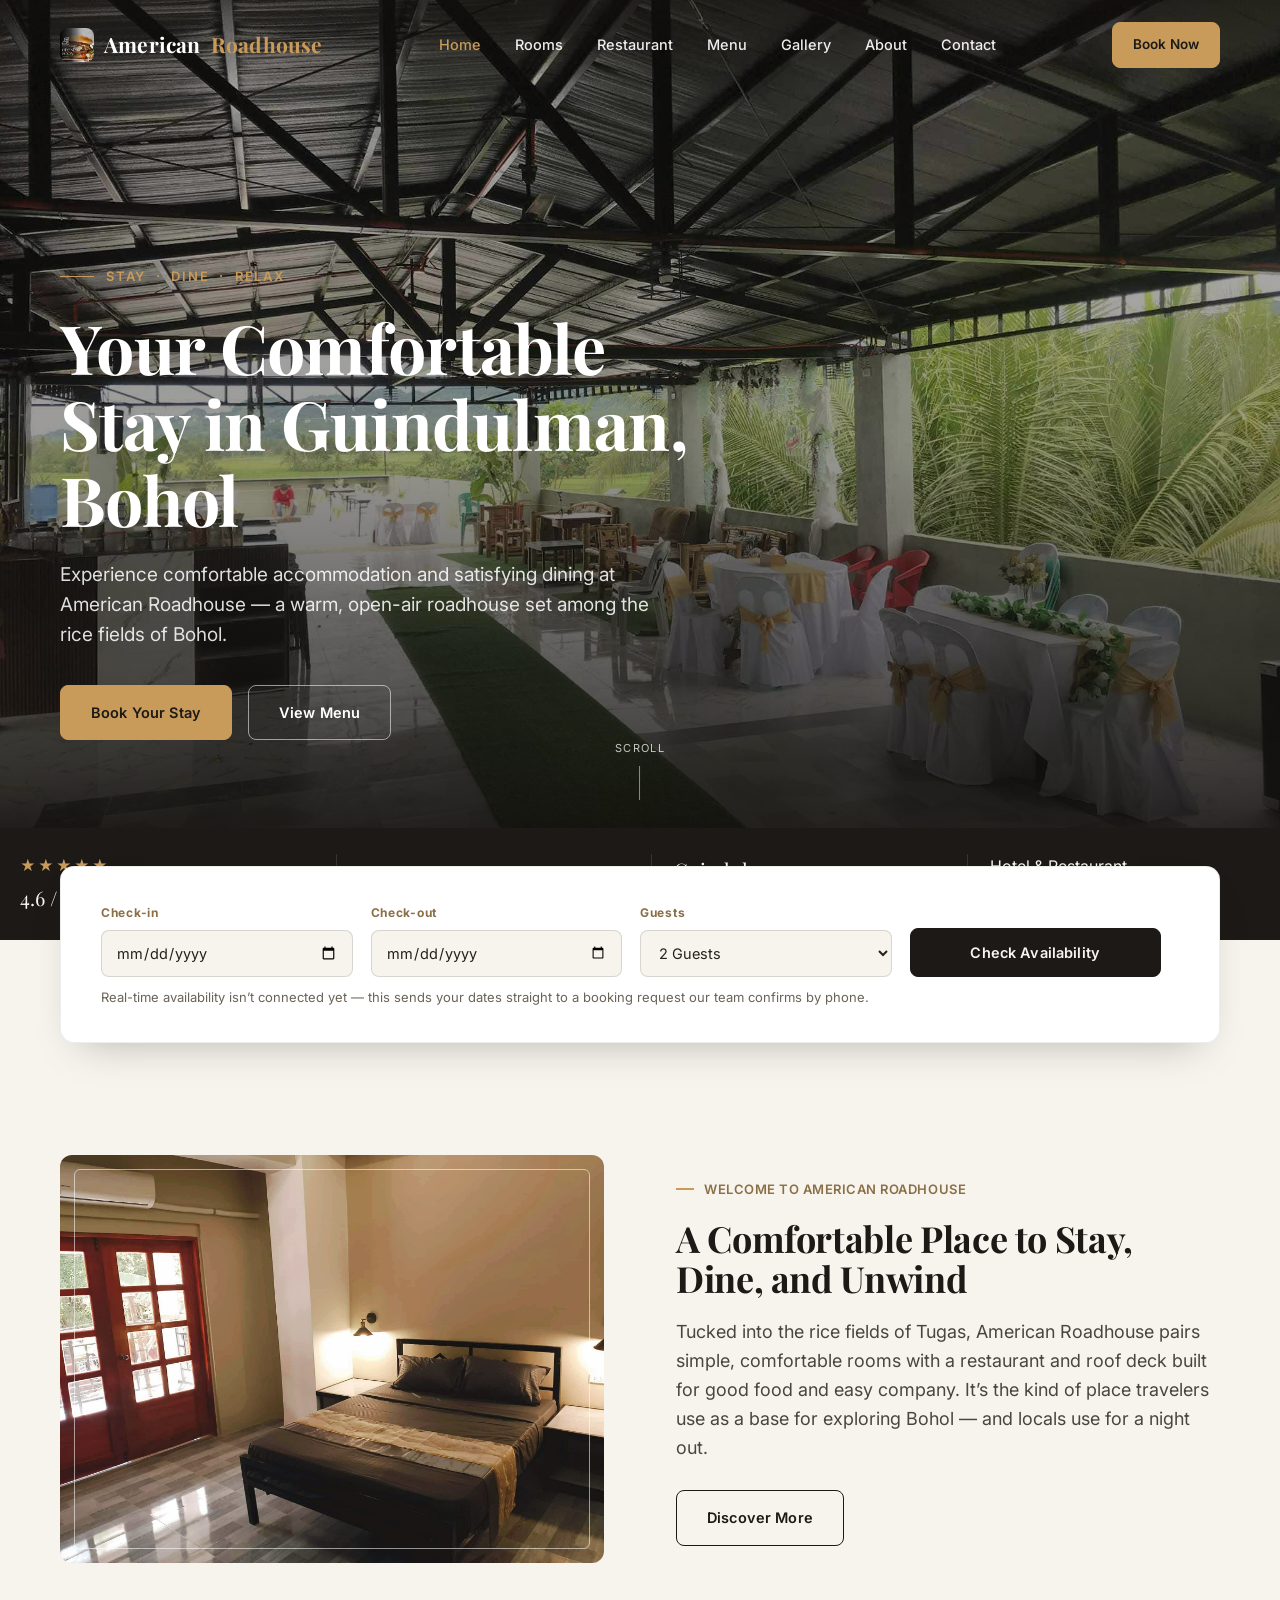
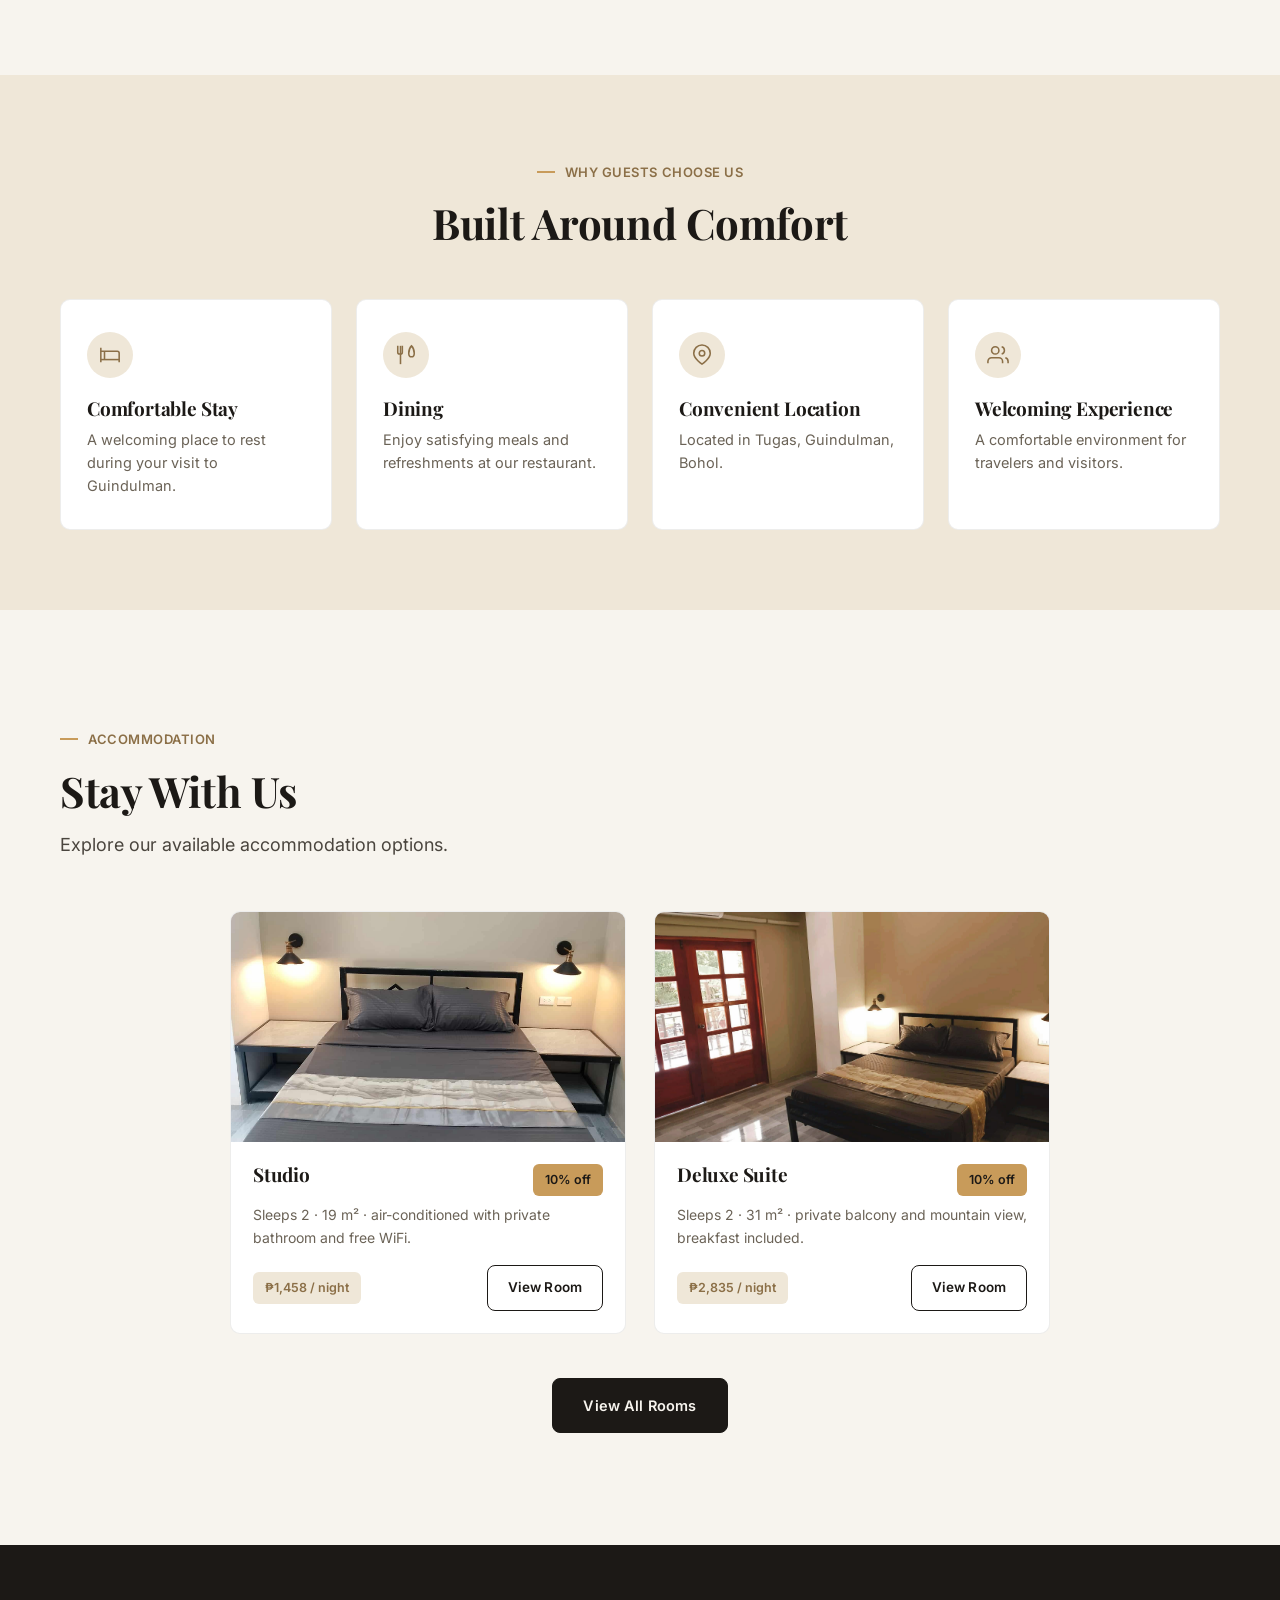
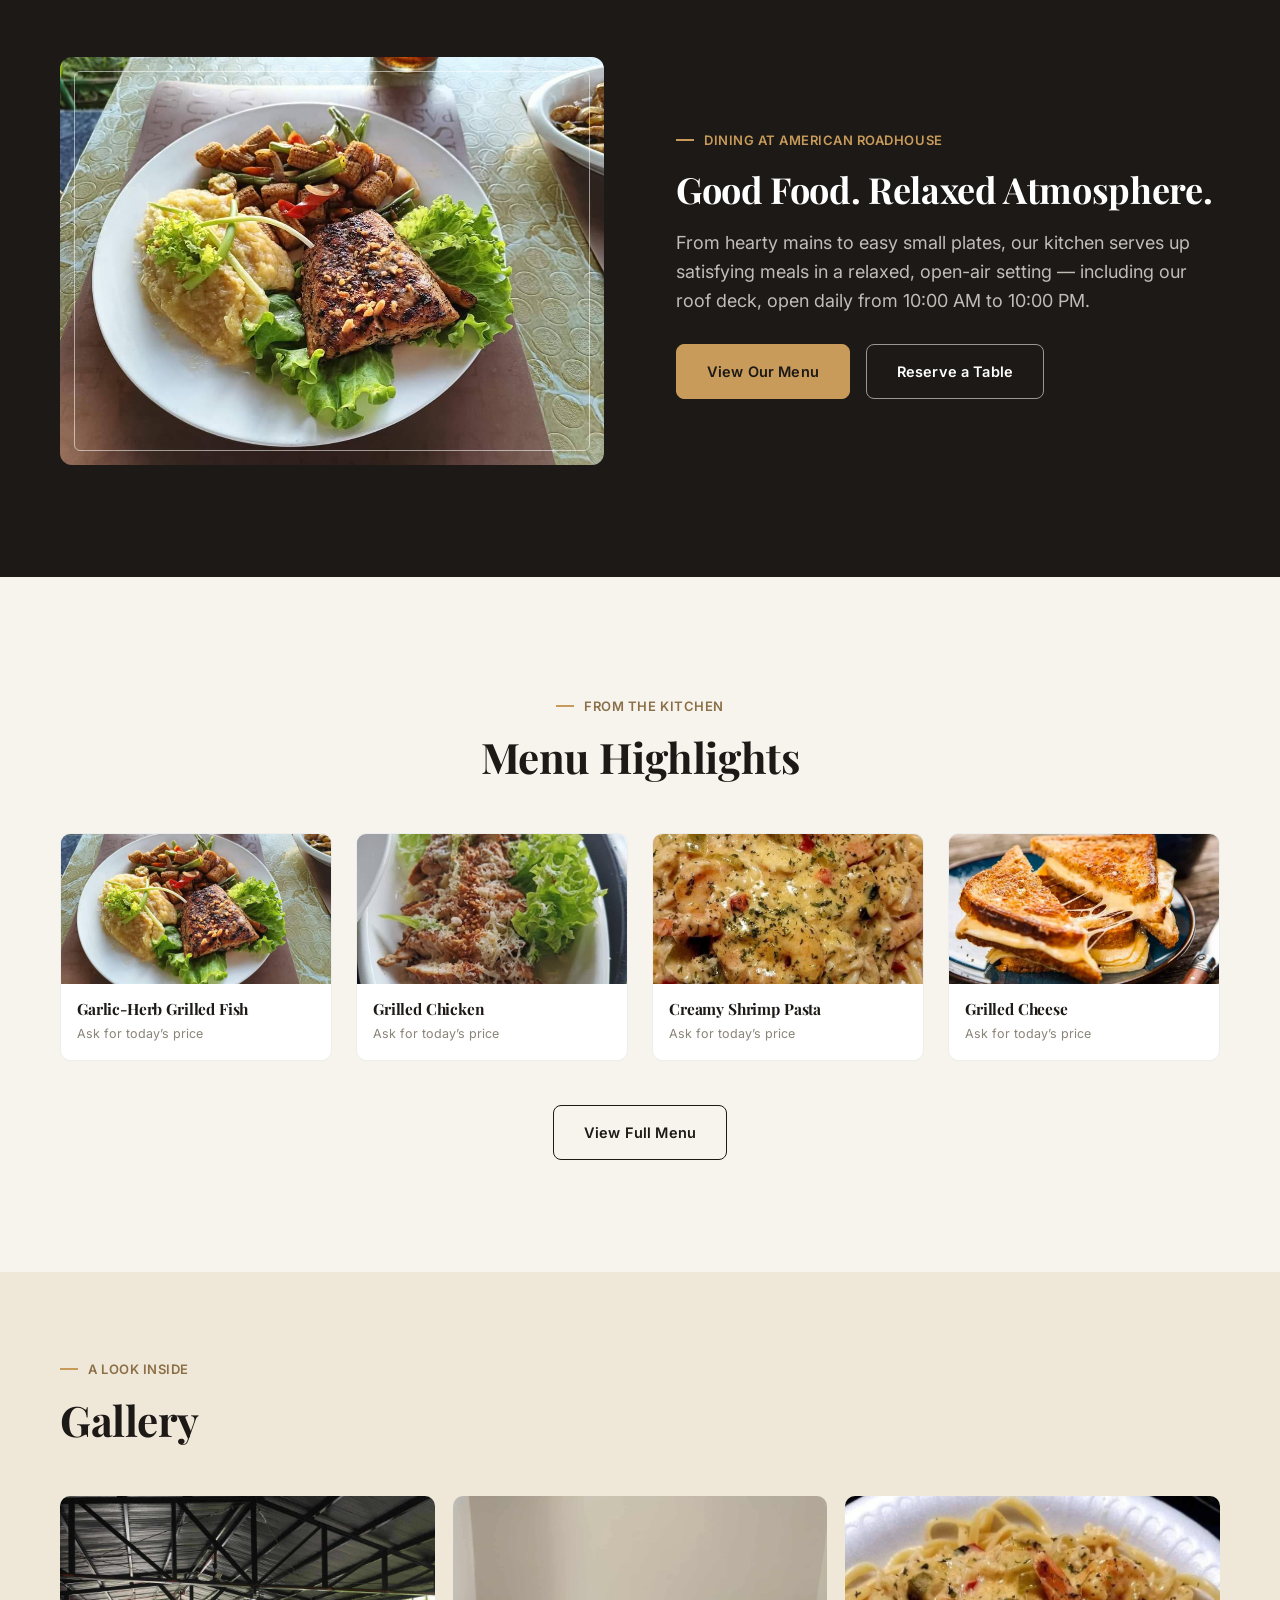
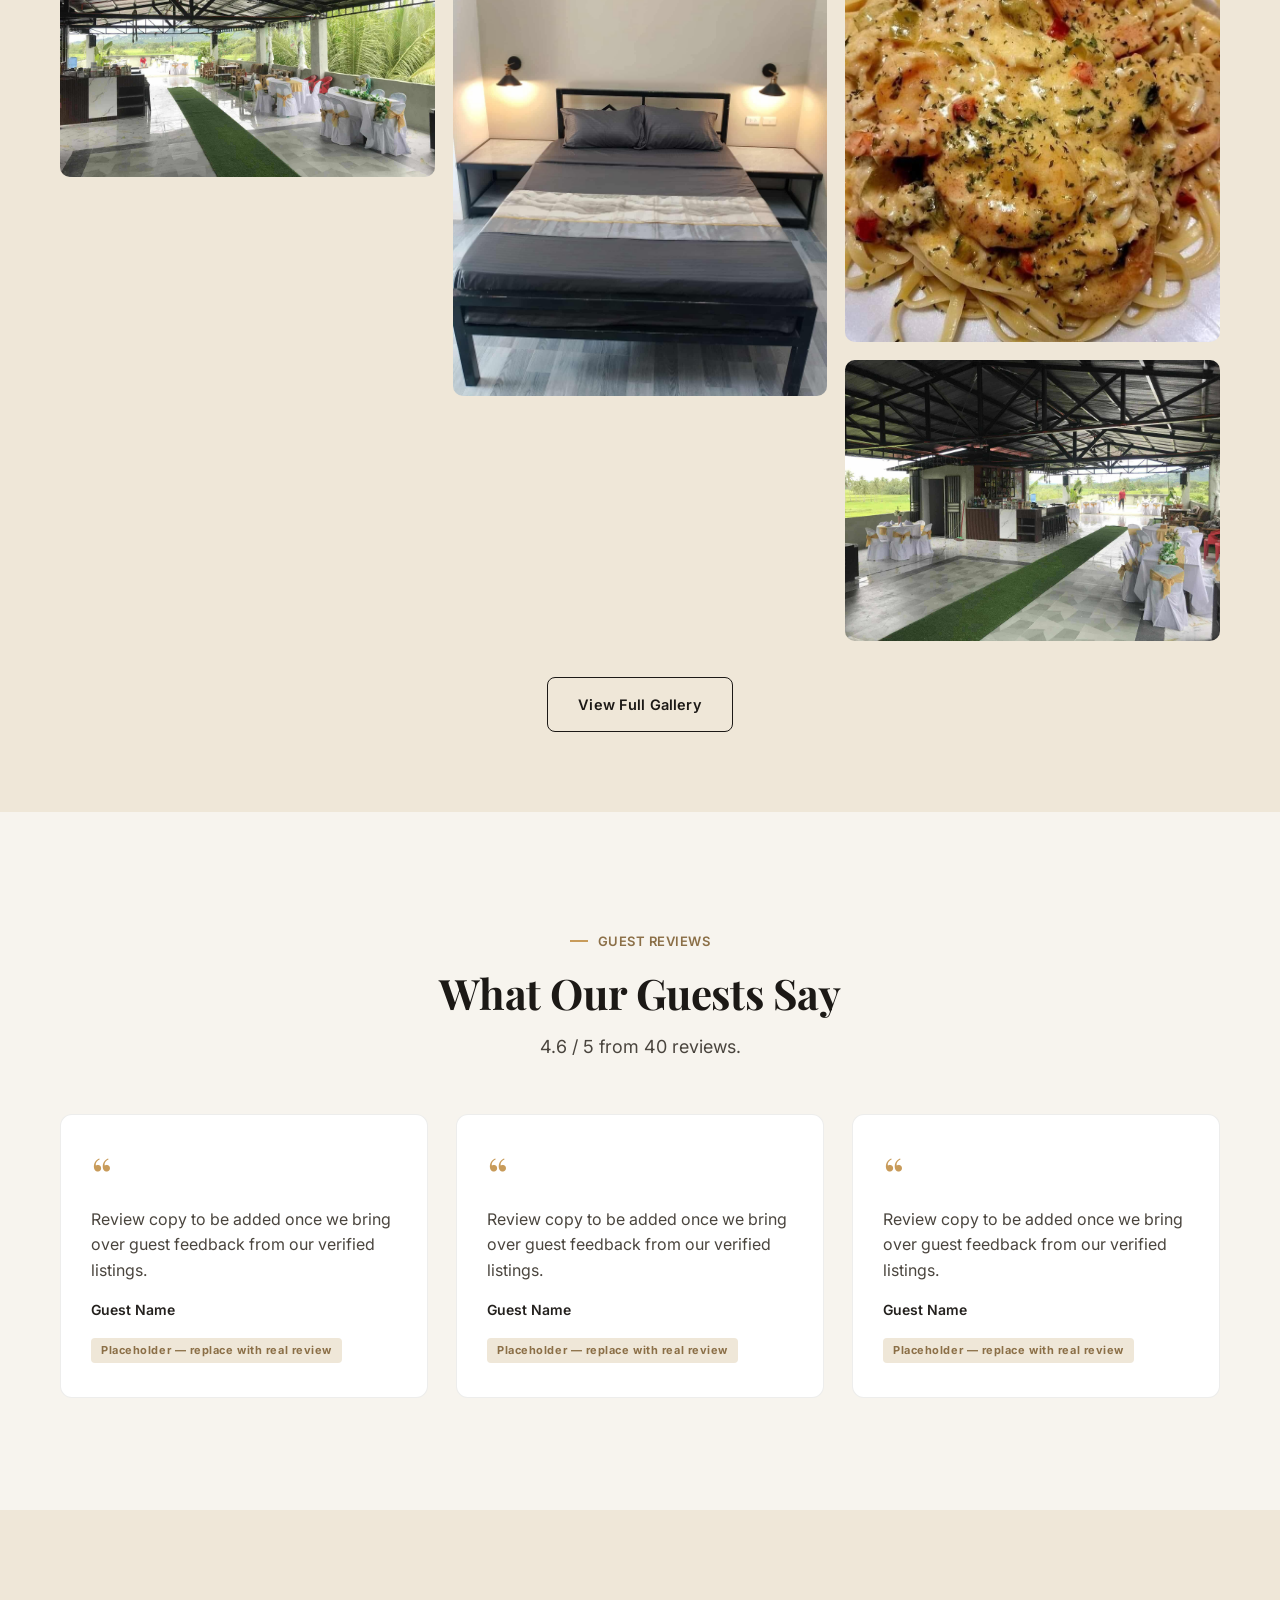
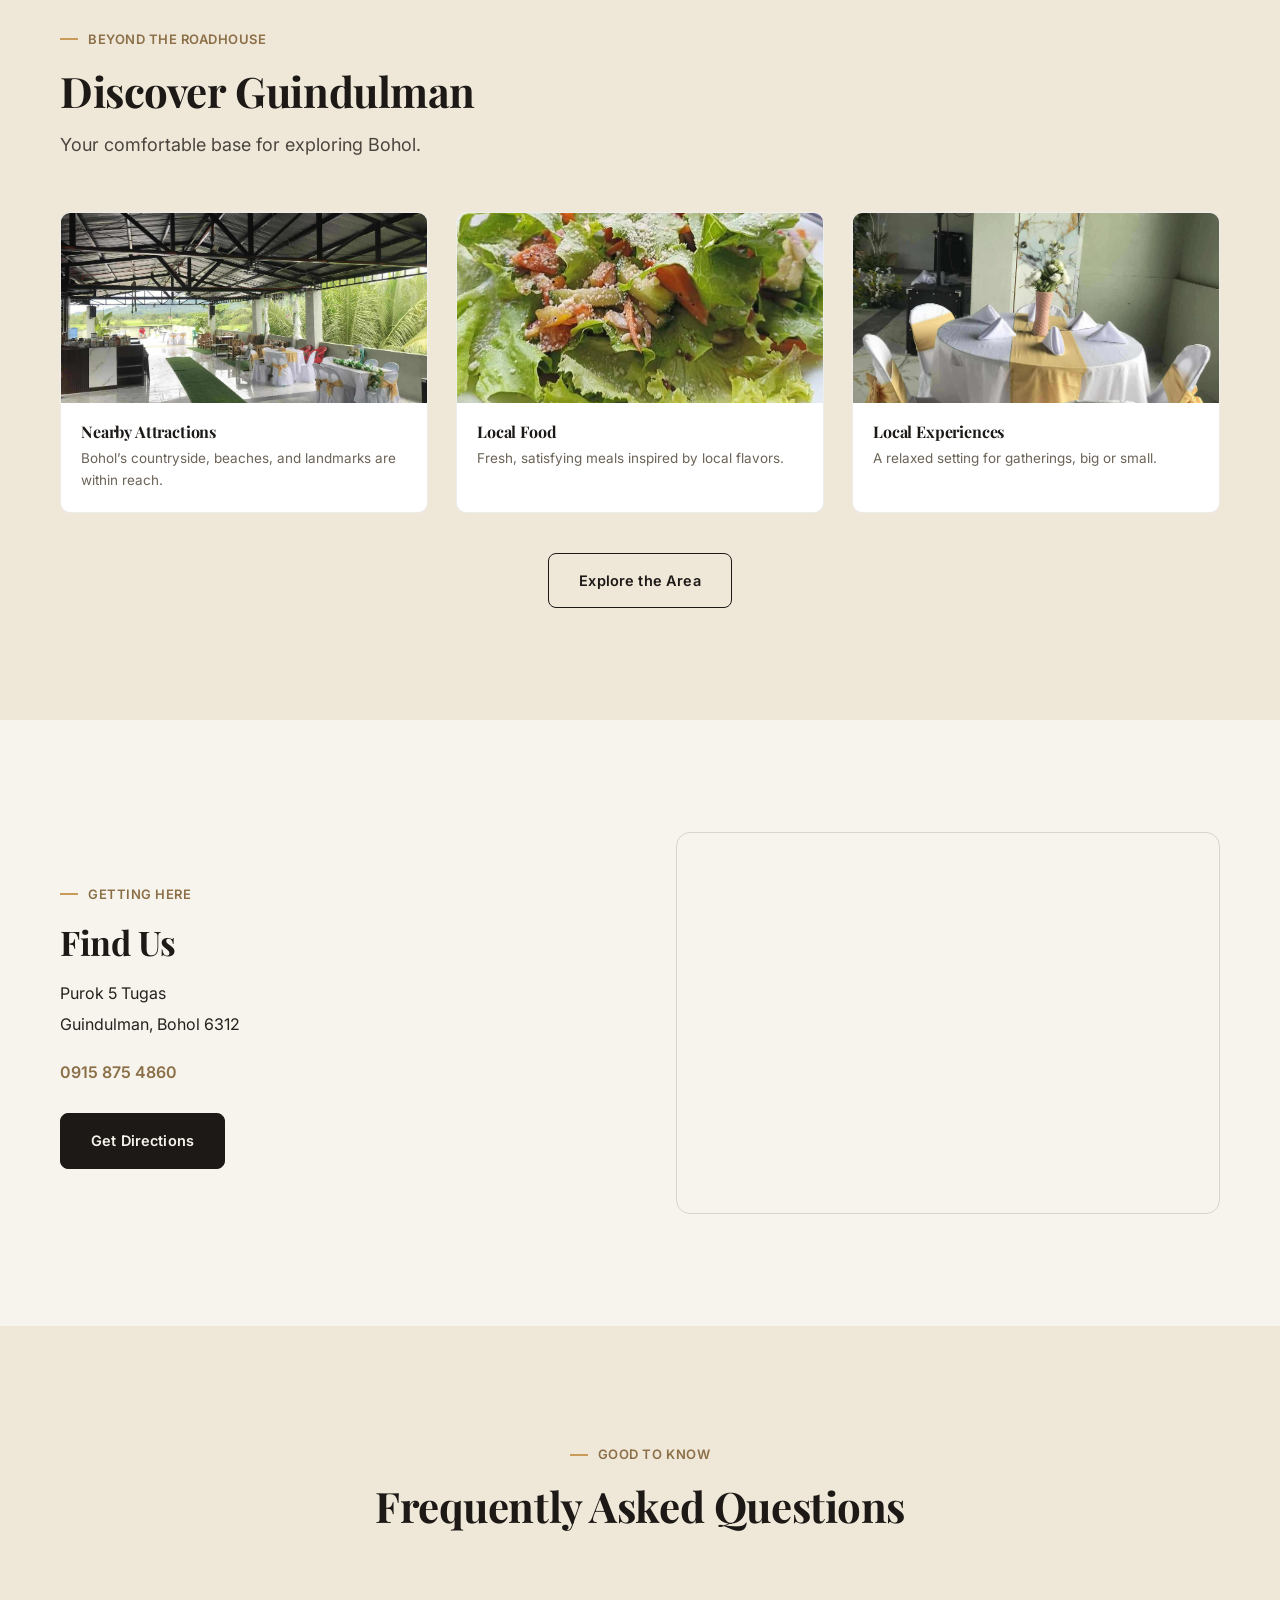
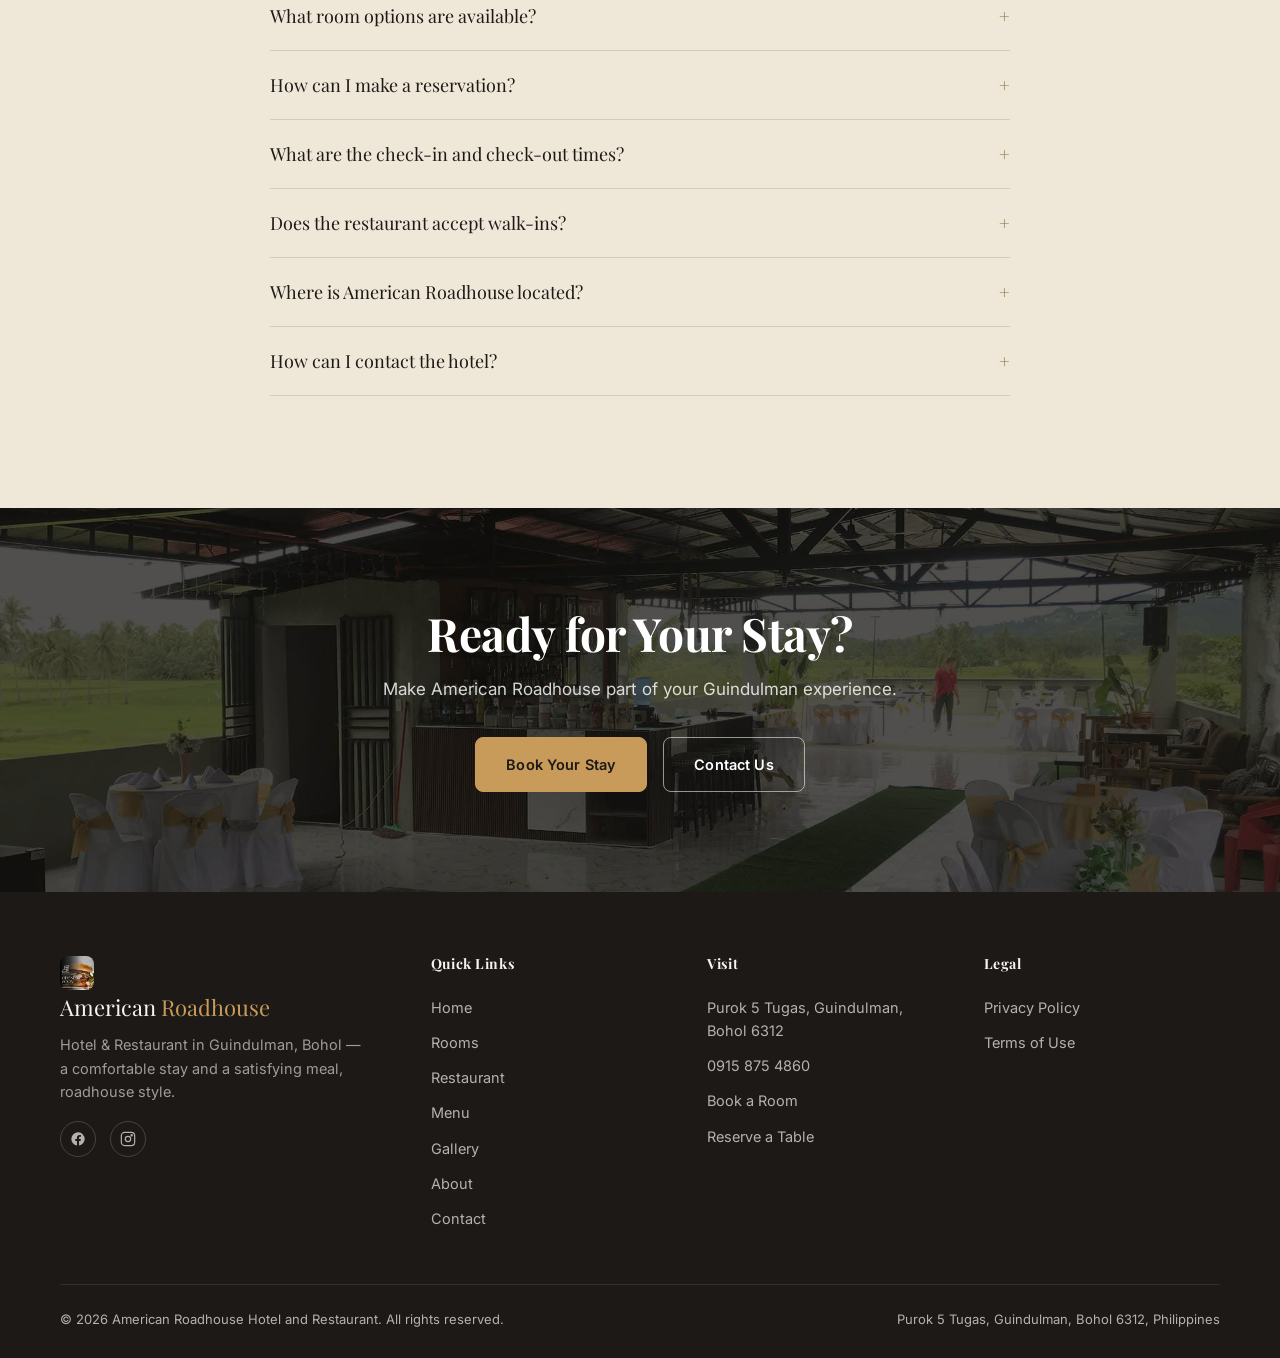
==== index.html @ b43ddc1d "Initial commit" ====
<!DOCTYPE html>
<html lang="en">
<head>
<meta charset="UTF-8">
<meta name="viewport" content="width=device-width, initial-scale=1.0">
<title>American Roadhouse Hotel & Restaurant | Guindulman, Bohol</title>
<meta name="description" content="Stay and dine at American Roadhouse Hotel & Restaurant in Guindulman, Bohol. Explore our rooms, restaurant, menu, location, and booking options.">
<link rel="icon" type="image/png" sizes="32x32" href="assets/brand/favicon-32.png">
<link rel="icon" type="image/png" sizes="16x16" href="assets/brand/favicon-16.png">
<link rel="apple-touch-icon" sizes="180x180" href="assets/brand/favicon-180.png">
<link rel="icon" type="image/png" sizes="512x512" href="assets/brand/favicon-512.png">
<meta property="og:title" content="American Roadhouse Hotel & Restaurant | Guindulman, Bohol">
<meta property="og:description" content="Stay and dine at American Roadhouse Hotel & Restaurant in Guindulman, Bohol. Explore our rooms, restaurant, menu, location, and booking options.">
<meta property="og:type" content="website">
<meta property="og:image" content="assets/venue/roofdeck-wide-1.jpg">
<link rel="preconnect" href="https://fonts.googleapis.com">
<link rel="preconnect" href="https://fonts.gstatic.com" crossorigin>
<link href="https://fonts.googleapis.com/css2?family=Playfair+Display:wght@500;600;700&family=Inter:wght@400;500;600;700&display=swap" rel="stylesheet">
<link rel="stylesheet" href="assets/css/style.css">
<script type="application/ld+json">
{
  "@context": "https://schema.org",
  "@type": "LodgingBusiness",
  "name": "American Roadhouse Hotel and Restaurant",
  "image": "assets/venue/roofdeck-wide-1.jpg",
  "telephone": "+63-915-875-4860",
  "address": {
    "@type": "PostalAddress",
    "streetAddress": "Purok 5 Tugas",
    "addressLocality": "Guindulman",
    "addressRegion": "Bohol",
    "postalCode": "6312",
    "addressCountry": "PH"
  },
  "aggregateRating": {
    "@type": "AggregateRating",
    "ratingValue": "4.6",
    "reviewCount": "40"
  }
}
</script>
</head>
<body>
<nav id="site-nav">
  <div class="container nav-inner">
    <a href="index.html" class="nav-logo">
      <img src="assets/brand/logo-mark.png" alt="American Roadhouse logo" class="nav-logo-mark">
      American <span>Roadhouse</span>
    </a>
    <div class="nav-links">
      <a href="index.html" class="active">Home</a>
<a href="rooms.html" class="">Rooms</a>
<a href="restaurant.html" class="">Restaurant</a>
<a href="menu.html" class="">Menu</a>
<a href="gallery.html" class="">Gallery</a>
<a href="about.html" class="">About</a>
<a href="contact.html" class="">Contact</a>

    </div>
    <div style="display:flex;align-items:center;gap:14px;">
      <a href="contact.html?tab=booking#forms" class="btn btn-brass nav-cta btn-sm">Book Now</a>
      <button class="nav-toggle" id="menu-open" aria-label="Open menu">
        <svg width="26" height="26" viewBox="0 0 24 24" fill="none" stroke="currentColor" stroke-width="1.8"><line x1="3" y1="6" x2="21" y2="6"/><line x1="3" y1="12" x2="21" y2="12"/><line x1="3" y1="18" x2="21" y2="18"/></svg>
      </button>
    </div>
  </div>
</nav>

<div class="mobile-menu" id="mobile-menu">
  <button class="close-btn" id="menu-close" aria-label="Close menu">
    <svg width="28" height="28" viewBox="0 0 24 24" fill="none" stroke="currentColor" stroke-width="1.8"><line x1="6" y1="6" x2="18" y2="18"/><line x1="6" y1="18" x2="18" y2="6"/></svg>
  </button>
  <a href="index.html">Home</a><a href="rooms.html">Rooms</a><a href="restaurant.html">Restaurant</a><a href="menu.html">Menu</a><a href="gallery.html">Gallery</a><a href="about.html">About</a><a href="contact.html">Contact</a>
  <a href="contact.html?tab=booking#forms" class="btn btn-brass mm-cta">Book Now</a>
  <a href="tel:+639158754860" class="mm-phone">Call 0915 875 4860</a>
</div>

<div id="mobile-bottom-bar">
  <a href="tel:+639158754860">
    <svg width="17" height="17" viewBox="0 0 24 24" fill="none" stroke="currentColor" stroke-width="2"><path d="M22 16.92v3a2 2 0 0 1-2.18 2 19.79 19.79 0 0 1-8.63-3.07 19.5 19.5 0 0 1-6-6 19.79 19.79 0 0 1-3.07-8.67A2 2 0 0 1 4.11 2h3a2 2 0 0 1 2 1.72c.127.96.361 1.903.7 2.81a2 2 0 0 1-.45 2.11L8.09 9.91a16 16 0 0 0 6 6l1.27-1.27a2 2 0 0 1 2.11-.45c.907.339 1.85.573 2.81.7A2 2 0 0 1 22 16.92z"/></svg>
    Call
  </a>
  <a href="contact.html?tab=booking#forms" class="bar-book">Book Now</a>
</div>


<!-- HERO -->
<section class="hero" style="background-image:url('assets/venue/roofdeck-wide-1.jpg');">
  <div class="container hero-content">
    <div class="hero-eyebrow">STAY&nbsp;&nbsp;&middot;&nbsp;&nbsp;DINE&nbsp;&nbsp;&middot;&nbsp;&nbsp;RELAX</div>
    <h1>Your Comfortable Stay in Guindulman, Bohol</h1>
    <p class="lede">Experience comfortable accommodation and satisfying dining at American Roadhouse &mdash; a warm, open-air roadhouse set among the rice fields of Bohol.</p>
    <div class="hero-actions">
      <a href="contact.html?tab=booking#forms" class="btn btn-brass">Book Your Stay</a>
      <a href="menu.html" class="btn btn-outline-light">View Menu</a>
    </div>
  </div>
  <div class="scroll-cue"><span>SCROLL</span><span class="line"></span></div>
</section>

<!-- TRUST BAR -->
<section class="trust-bar">
  <div class="container trust-bar-inner">
    <div class="trust-item">
      <div class="trust-stars">&#9733;&#9733;&#9733;&#9733;&#9733;</div>
      <div class="trust-value">4.6 / 5</div>
    </div>
    <div class="trust-item">
      <div class="trust-value">40</div>
      <div class="trust-label">Guest Reviews</div>
    </div>
    <div class="trust-item">
      <div class="trust-value">Guindulman</div>
      <div class="trust-label">Bohol, Philippines</div>
    </div>
    <div class="trust-item">
      <div class="tru st-value">Hotel &amp; Restaurant</div>
      <div class="trust-label">Under one roof</div>
    </div>
  </div>
</section>

<!-- QUICK BOOKING -->
<div class="container">
  <div class="booking-card reveal">
    <form class="booking-grid" id="quick-availability">
      <div class="field">
        <label for="qa-checkin">Check-in</label>
        <input type="date" id="qa-checkin" required>
      </div>
      <div class="field">
        <label for="qa-checkout">Check-out</label>
        <input type="date" id="qa-checkout" required>
      </div>
      <div class="field">
        <label for="qa-guests">Guests</label>
        <select id="qa-guests">
          <option>1 Guest</option>
          <option selected>2 Guests</option>
          <option>3 Guests</option>
          <option>4+ Guests</option>
        </select>
      </div>
      <div class="field" style="grid-column: span 1;">
        <label style="visibility:hidden;">Go</label>
        <button type="submit" class="btn btn-primary btn-block">Check Availability</button>
      </div>
    </form>
    <p class="avail-note">Real-time availability isn&rsquo;t connected yet &mdash; this sends your dates straight to a booking request our team confirms by phone.</p>
  </div>
</div>

<!-- INTRODUCTION -->
<section class="section">
  <div class="container grid-2">
    <div class="framed-img reveal">
      <img src="assets/rooms/room-interior-1.jpg" alt="Guest room at American Roadhouse with a private balcony" loading="lazy">
    </div>
    <div class="reveal">
      <div class="eyebrow">WELCOME TO AMERICAN ROADHOUSE</div>
      <h2 style="font-size:36px;margin-bottom:20px;">A Comfortable Place to Stay, Dine, and Unwind</h2>
      <p class="lede" style="margin-bottom:28px;">Tucked into the rice fields of Tugas, American Roadhouse pairs simple, comfortable rooms with a restaurant and roof deck built for good food and easy company. It&rsquo;s the kind of place travelers use as a base for exploring Bohol &mdash; and locals use for a night out.</p>
      <a href="about.html" class="btn btn-outline">Discover More</a>
    </div>
  </div>
</section>

<!-- WHY CHOOSE US -->
<section class="section section-tight" style="background:var(--linen-deep);">
  <div class="container">
    <div class="section-heading center reveal">
      <div class="eyebrow" style="justify-content:center;">WHY GUESTS CHOOSE US</div>
      <h2>Built Around Comfort</h2>
    </div>
    <div class="grid-4 reveal">
      <div class="feature-card">
        <div class="feature-icon"><svg width="22" height="22" viewBox="0 0 24 24" fill="none" stroke="currentColor" stroke-width="1.7"><path d="M2 4v16"/><path d="M2 8h18a2 2 0 0 1 2 2v10"/><path d="M2 17h20"/><path d="M6 8v9"/></svg></div>
        <h3 style="font-size:19px;margin-bottom:8px;">Comfortable Stay</h3>
        <p style="color:#6b6357;font-size:14.5px;">A welcoming place to rest during your visit to Guindulman.</p>
      </div>
      <div class="feature-card">
        <div class="feature-icon"><svg width="22" height="22" viewBox="0 0 24 24" fill="none" stroke="currentColor" stroke-width="1.7"><path d="M3 2v7c0 1.1.9 2 2 2h1a2 2 0 0 0 2-2V2"/><path d="M6 2v20"/><path d="M18 2c-2 2-3 4-3 8 0 3 1 4 3 4s3-1 3-4c0-4-1-6-3-8Z"/></svg></div>
        <h3 style="font-size:19px;margin-bottom:8px;">Dining</h3>
        <p style="color:#6b6357;font-size:14.5px;">Enjoy satisfying meals and refreshments at our restaurant.</p>
      </div>
      <div class="feature-card">
        <div class="feature-icon"><svg width="22" height="22" viewBox="0 0 24 24" fill="none" stroke="currentColor" stroke-width="1.7"><path d="M21 10c0 6-9 12-9 12s-9-6-9-12a9 9 0 0 1 18 0Z"/><circle cx="12" cy="10" r="3"/></svg></div>
        <h3 style="font-size:19px;margin-bottom:8px;">Convenient Location</h3>
        <p style="color:#6b6357;font-size:14.5px;">Located in Tugas, Guindulman, Bohol.</p>
      </div>
      <div class="feature-card">
        <div class="feature-icon"><svg width="22" height="22" viewBox="0 0 24 24" fill="none" stroke="currentColor" stroke-width="1.7"><path d="M17 21v-2a4 4 0 0 0-4-4H5a4 4 0 0 0-4 4v2"/><circle cx="9" cy="7" r="4"/><path d="M23 21v-2a4 4 0 0 0-3-3.87"/><path d="M16 3.13a4 4 0 0 1 0 7.75"/></svg></div>
        <h3 style="font-size:19px;margin-bottom:8px;">Welcoming Experience</h3>
        <p style="color:#6b6357;font-size:14.5px;">A comfortable environment for travelers and visitors.</p>
      </div>
    </div>
  </div>
</section>

<!-- FEATURED ROOMS -->
<section class="section">
  <div class="container">
    <div class="section-heading reveal">
      <div class="eyebrow">ACCOMMODATION</div>
      <h2>Stay With Us</h2>
      <p class="lede">Explore our available accommodation options.</p>
    </div>
    <div class="grid-3 reveal" style="grid-template-columns:repeat(auto-fit,minmax(280px,1fr));max-width:820px;margin:0 auto;">
      <div class="card">
        <img src="assets/rooms/room-interior-2.jpg" alt="Studio room with double bed" loading="lazy" style="height:230px;object-fit:cover;width:100%;">
        <div style="padding:22px;">
          <div style="display:flex;justify-content:space-between;align-items:flex-start;">
            <h3 style="font-size:19px;">Studio</h3>
            <span class="chip" style="background:var(--brass);color:var(--ink);">10% off</span>
          </div>
          <p style="color:#6b6357;font-size:14px;margin-top:8px;">Sleeps 2 &middot; 19 m&sup2; &middot; air-conditioned with private bathroom and free WiFi.</p>
          <div style="display:flex;justify-content:space-between;align-items:center;margin-top:16px;">
            <span class="chip">&#8369;1,458 / night</span>
            <a href="rooms.html" class="btn btn-outline btn-sm">View Room</a>
          </div>
        </div>
      </div>
      <div class="card">
        <img src="assets/rooms/room-interior-1.jpg" alt="Deluxe Suite with private balcony" loading="lazy" style="height:230px;object-fit:cover;width:100%;">
        <div style="padding:22px;">
          <div style="display:flex;justify-content:space-between;align-items:flex-start;">
            <h3 style="font-size:19px;">Deluxe Suite</h3>
            <span class="chip" style="background:var(--brass);color:var(--ink);">10% off</span>
          </div>
          <p style="color:#6b6357;font-size:14px;margin-top:8px;">Sleeps 2 &middot; 31 m&sup2; &middot; private balcony and mountain view, breakfast included.</p>
          <div style="display:flex;justify-content:space-between;align-items:center;margin-top:16px;">
            <span class="chip">&#8369;2,835 / night</span>
            <a href="rooms.html" class="btn btn-outline btn-sm">View Room</a>
          </div>
        </div>
      </div>
    </div>
    <div style="text-align:center;margin-top:44px;">
      <a href="rooms.html" class="btn btn-primary">View All Rooms</a>
    </div>
  </div>
</section>

<!-- RESTAURANT -->
<section class="section" style="background:var(--ink);color:var(--linen);">
  <div class="container grid-2">
    <div class="reveal" style="order:2;">
      <div class="eyebrow" style="color:var(--brass);">DINING AT AMERICAN ROADHOUSE</div>
      <h2 style="color:#fff;font-size:36px;margin-bottom:20px;">Good Food. Relaxed Atmosphere.</h2>
      <p class="lede" style="color:rgba(247,244,238,.75);margin-bottom:28px;">From hearty mains to easy small plates, our kitchen serves up satisfying meals in a relaxed, open-air setting &mdash; including our roof deck, open daily from 10:00 AM to 10:00 PM.</p>
      <div class="hero-actions">
        <a href="menu.html" class="btn btn-brass">View Our Menu</a>
        <a href="contact.html?tab=table#forms" class="btn btn-outline-light">Reserve a Table</a>
      </div>
    </div>
    <div class="framed-img reveal" style="order:1;">
      <img src="assets/food/mains-fish.jpg" alt="Grilled fish plate with vegetables and mashed potato" loading="lazy">
    </div>
  </div>
</section>

<!-- MENU HIGHLIGHTS -->
<section class="section">
  <div class="container">
    <div class="section-heading center reveal">
      <div class="eyebrow" style="justify-content:center;">FROM THE KITCHEN</div>
      <h2>Menu Highlights</h2>
    </div>
    <div class="grid-4 reveal">
      <div class="card">
        <img src="assets/food/mains-fish.jpg" alt="Grilled fish with garlic and vegetable stir-fry" loading="lazy" style="height:150px;object-fit:cover;width:100%;">
        <div style="padding:16px;">
          <h4 style="font-size:15.5px;">Garlic-Herb Grilled Fish</h4>
          <p style="font-size:12.5px;color:#8a8378;margin-top:6px;">Ask for today&rsquo;s price</p>
        </div>
      </div>
      <div class="card">
        <img src="assets/food/mains-chicken.jpg" alt="Grilled chicken with cheese and greens" loading="lazy" style="height:150px;object-fit:cover;width:100%;">
        <div style="padding:16px;">
          <h4 style="font-size:15.5px;">Grilled Chicken</h4>
          <p style="font-size:12.5px;color:#8a8378;margin-top:6px;">Ask for today&rsquo;s price</p>
        </div>
      </div>
      <div class="card">
        <img src="assets/food/shrimp-pasta.jpg" alt="Creamy shrimp pasta" loading="lazy" style="height:150px;object-fit:cover;width:100%;">
        <div style="padding:16px;">
          <h4 style="font-size:15.5px;">Creamy Shrimp Pasta</h4>
          <p style="font-size:12.5px;color:#8a8378;margin-top:6px;">Ask for today&rsquo;s price</p>
        </div>
      </div>
      <div class="card">
        <img src="assets/food/grilled-cheese.jpg" alt="Grilled cheese sandwich" loading="lazy" style="height:150px;object-fit:cover;width:100%;">
        <div style="padding:16px;">
          <h4 style="font-size:15.5px;">Grilled Cheese</h4>
          <p style="font-size:12.5px;color:#8a8378;margin-top:6px;">Ask for today&rsquo;s price</p>
        </div>
      </div>
    </div>
    <div style="text-align:center;margin-top:44px;">
      <a href="menu.html" class="btn btn-outline">View Full Menu</a>
    </div>
  </div>
</section>

<!-- GALLERY PREVIEW -->
<section class="section section-tight" style="background:var(--linen-deep);">
  <div class="container">
    <div class="section-heading reveal">
      <div class="eyebrow">A LOOK INSIDE</div>
      <h2>Gallery</h2>
    </div>
    <div class="gallery-grid reveal">
      <div class="gallery-item"><img src="assets/venue/roofdeck-wide-1.jpg" alt="Roof deck seating overlooking rice fields" loading="lazy"></div>
      <div class="gallery-item"><img src="assets/rooms/room-interior-2.jpg" alt="Guest room bed" loading="lazy"></div>
      <div class="gallery-item"><img src="assets/food/shrimp-pasta.jpg" alt="Shrimp pasta dish" loading="lazy"></div>
      <div class="gallery-item"><img src="assets/venue/roofdeck-bar-2.jpg" alt="Bar area on the roof deck" loading="lazy"></div>
    </div>
    <div style="text-align:center;margin-top:36px;">
      <a href="gallery.html" class="btn btn-outline">View Full Gallery</a>
    </div>
  </div>
</section>

<!-- REVIEWS -->
<section class="section">
  <div class="container">
    <div class="section-heading center reveal">
      <div class="eyebrow" style="justify-content:center;">GUEST REVIEWS</div>
      <h2>What Our Guests Say</h2>
      <p class="lede" style="margin:0 auto;">4.6 / 5 from 40 reviews.</p>
    </div>
    <div class="grid-3 reveal">
      <div class="testimonial-card">
        <div class="testimonial-quote">&ldquo;</div>
        <p style="color:#4A453E;">Review copy to be added once we bring over guest feedback from our verified listings.</p>
        <p style="margin-top:16px;font-weight:600;font-size:14px;">Guest Name</p>
        <div class="placeholder-tag">Placeholder &mdash; replace with real review</div>
      </div>
      <div class="testimonial-card">
        <div class="testimonial-quote">&ldquo;</div>
        <p style="color:#4A453E;">Review copy to be added once we bring over guest feedback from our verified listings.</p>
        <p style="margin-top:16px;font-weight:600;font-size:14px;">Guest Name</p>
        <div class="placeholder-tag">Placeholder &mdash; replace with real review</div>
      </div>
      <div class="testimonial-card">
        <div class="testimonial-quote">&ldquo;</div>
        <p style="color:#4A453E;">Review copy to be added once we bring over guest feedback from our verified listings.</p>
        <p style="margin-top:16px;font-weight:600;font-size:14px;">Guest Name</p>
        <div class="placeholder-tag">Placeholder &mdash; replace with real review</div>
      </div>
    </div>
  </div>
</section>

<!-- DISCOVER GUINDULMAN -->
<section class="section" style="background:var(--linen-deep);">
  <div class="container">
    <div class="section-heading reveal">
      <div class="eyebrow">BEYOND THE ROADHOUSE</div>
      <h2>Discover Guindulman</h2>
      <p class="lede">Your comfortable base for exploring Bohol.</p>
    </div>
    <div class="grid-3 reveal">
      <div class="card">
        <img src="assets/venue/roofdeck-wide-1.jpg" alt="Rice fields and mountains near Guindulman" loading="lazy" style="height:190px;object-fit:cover;width:100%;">
        <div style="padding:20px;"><h4 style="font-size:16px;">Nearby Attractions</h4><p style="font-size:13.5px;color:#6b6357;margin-top:8px;">Bohol&rsquo;s countryside, beaches, and landmarks are within reach.</p></div>
      </div>
      <div class="card">
        <img src="assets/food/garden-salad.jpg" alt="Local dining experience" loading="lazy" style="height:190px;object-fit:cover;width:100%;">
        <div style="padding:20px;"><h4 style="font-size:16px;">Local Food</h4><p style="font-size:13.5px;color:#6b6357;margin-top:8px;">Fresh, satisfying meals inspired by local flavors.</p></div>
      </div>
      <div class="card">
        <img src="assets/venue/roofdeck-event-table.jpg" alt="Events and gatherings at American Roadhouse" loading="lazy" style="height:190px;object-fit:cover;width:100%;">
        <div style="padding:20px;"><h4 style="font-size:16px;">Local Experiences</h4><p style="font-size:13.5px;color:#6b6357;margin-top:8px;">A relaxed setting for gatherings, big or small.</p></div>
      </div>
    </div>
    <div style="text-align:center;margin-top:40px;">
      <a href="about.html" class="btn btn-outline">Explore the Area</a>
    </div>
  </div>
</section>

<!-- LOCATION -->
<section class="section">
  <div class="container grid-2">
    <div class="reveal">
      <div class="eyebrow">GETTING HERE</div>
      <h2 style="font-size:34px;margin-bottom:20px;">Find Us</h2>
      <p style="font-size:16px;margin-bottom:6px;">Purok 5 Tugas</p>
      <p style="font-size:16px;margin-bottom:22px;">Guindulman, Bohol 6312</p>
      <p style="font-size:16px;margin-bottom:28px;"><a href="tel:+639158754860" style="color:var(--wood);font-weight:600;">0915 875 4860</a></p>
      <a href="https://www.google.com/maps/search/?api=1&query=Purok+5+Tugas+Guindulman+Bohol+6312" target="_blank" rel="noopener" class="btn btn-primary">Get Directions</a>
    </div>
    <div class="map-wrap reveal">
      <iframe src="https://www.google.com/maps?q=Guindulman,Bohol&output=embed" loading="lazy" referrerpolicy="no-referrer-when-downgrade" title="Map to American Roadhouse, Guindulman, Bohol"></iframe>
    </div>
  </div>
</section>

<!-- FAQ -->
<section class="section" style="background:var(--linen-deep);">
  <div class="container" style="max-width:820px;">
    <div class="section-heading center reveal">
      <div class="eyebrow" style="justify-content:center;">GOOD TO KNOW</div>
      <h2>Frequently Asked Questions</h2>
    </div>
    <div class="reveal">
      <div class="faq-item">
        <button class="faq-question">What room options are available?<span class="faq-icon">+</span></button>
        <div class="faq-answer"><p>We offer a small number of air-conditioned rooms. See the Rooms page for current options, or contact us for full details and rates.</p></div>
      </div>
      <div class="faq-item">
        <button class="faq-question">How can I make a reservation?<span class="faq-icon">+</span></button>
        <div class="faq-answer"><p>Send a booking request through our website or call us directly at 0915 875 4860. Our team will confirm availability with you.</p></div>
      </div>
      <div class="faq-item">
        <button class="faq-question">What are the check-in and check-out times?<span class="faq-icon">+</span></button>
        <div class="faq-answer"><p>Check-in and check-out times will be confirmed when you book &mdash; please contact us for current details.</p></div>
      </div>
      <div class="faq-item">
        <button class="faq-question">Does the restaurant accept walk-ins?<span class="faq-icon">+</span></button>
        <div class="faq-answer"><p>Walk-ins are welcome. For larger groups or events, reserving a table ahead of time is recommended.</p></div>
      </div>
      <div class="faq-item">
        <button class="faq-question">Where is American Roadhouse located?<span class="faq-icon">+</span></button>
        <div class="faq-answer"><p>We&rsquo;re located at Purok 5 Tugas, Guindulman, Bohol 6312, Philippines. See the map above for directions.</p></div>
      </div>
      <div class="faq-item">
        <button class="faq-question">How can I contact the hotel?<span class="faq-icon">+</span></button>
        <div class="faq-answer"><p>Call us at 0915 875 4860, or use the contact form on our Contact page and we&rsquo;ll get back to you.</p></div>
      </div>
    </div>
  </div>
</section>

<!-- FINAL CTA -->
<section class="final-cta" style="background-image:url('assets/venue/roofdeck-bar-2.jpg');">
  <div class="container">
    <h2>Ready for Your Stay?</h2>
    <p>Make American Roadhouse part of your Guindulman experience.</p>
    <div class="hero-actions">
      <a href="contact.html?tab=booking#forms" class="btn btn-brass">Book Your Stay</a>
      <a href="contact.html" class="btn btn-outline-light">Contact Us</a>
    </div>
  </div>
</section>

<footer>
  <div class="container">
    <div class="footer-grid">
      <div>
        <div class="footer-logo">
          <img src="assets/brand/logo-mark.png" alt="American Roadhouse logo" style="width:34px;height:34px;border-radius:8px;vertical-align:middle;margin-right:10px;">
          American <span>Roadhouse</span>
        </div>
        <p style="max-width:34ch;font-size:14.5px;color:rgba(247,244,238,.6);margin-bottom:18px;">Hotel &amp; Restaurant in Guindulman, Bohol &mdash; a comfortable stay and a satisfying meal, roadhouse style.</p>
        <div class="social-row">
          <a href="#" aria-label="Facebook"><svg width="16" height="16" viewBox="0 0 24 24" fill="currentColor"><path d="M22 12a10 10 0 1 0-11.56 9.88v-6.99H7.9V12h2.54V9.8c0-2.5 1.49-3.89 3.78-3.89 1.1 0 2.24.2 2.24.2v2.46h-1.26c-1.24 0-1.63.77-1.63 1.56V12h2.78l-.44 2.89h-2.34v6.99A10 10 0 0 0 22 12z"/></svg></a>
          <a href="#" aria-label="Instagram"><svg width="16" height="16" viewBox="0 0 24 24" fill="none" stroke="currentColor" stroke-width="1.8"><rect x="2" y="2" width="20" height="20" rx="5"/><circle cx="12" cy="12" r="4"/><circle cx="17.5" cy="6.5" r="1"/></svg></a>
        </div>
      </div>
      <div>
        <h4>Quick Links</h4>
        <a href="index.html">Home</a><a href="rooms.html">Rooms</a><a href="restaurant.html">Restaurant</a><a href="menu.html">Menu</a><a href="gallery.html">Gallery</a><a href="about.html">About</a><a href="contact.html">Contact</a>
      </div>
      <div>
        <h4>Visit</h4>
        <a href="https://www.google.com/maps/search/?api=1&query=Purok+5+Tugas+Guindulman+Bohol+6312" target="_blank" rel="noopener">Purok 5 Tugas, Guindulman, Bohol 6312</a>
        <a href="tel:+639158754860">0915 875 4860</a>
        <a href="contact.html?tab=booking#forms">Book a Room</a>
        <a href="contact.html?tab=table#forms">Reserve a Table</a>
      </div>
      <div>
        <h4>Legal</h4>
        <a href="#">Privacy Policy</a>
        <a href="#">Terms of Use</a>
      </div>
    </div>
    <div class="footer-bottom">
      <span>&copy; 2026 American Roadhouse Hotel and Restaurant. All rights reserved.</span>
      <span>Purok 5 Tugas, Guindulman, Bohol 6312, Philippines</span>
    </div>
  </div>
</footer>
<script src="assets/js/main.js"></script>
</body>
</html>
---- assets/css/style.css ----
/* ==========================================================================
   American Roadhouse — Design System
   Palette: Ink #1C1916 · Wood #8B6F47 · Linen #F7F4EE · Brass #C89B5A
   Type: Playfair Display (display) + Inter (body)
   ========================================================================== */

:root{
  --ink: #1C1916;
  --wood: #8B6F47;
  --linen: #F7F4EE;
  --linen-deep: #EFE7D8;
  --brass: #C89B5A;
  --brass-dark: #A97F44;
  --text: #24211E;
  --white: #FFFFFF;
  --line: rgba(28,25,22,.14);
  --line-soft: rgba(28,25,22,.08);
  --shadow-card: 0 18px 40px -22px rgba(28,25,22,.35);
  --container: 1240px;
  --radius: 10px;
  --radius-sm: 6px;
}

*{ box-sizing: border-box; }
html{ scroll-behavior: smooth; }
@media (prefers-reduced-motion: reduce){
  html{ scroll-behavior: auto; }
  *{ animation-duration: .001ms !important; animation-iteration-count: 1 !important; transition-duration: .001ms !important; }
}

body{
  margin:0;
  font-family: 'Inter', ui-sans-serif, system-ui, sans-serif;
  color: var(--text);
  background: var(--linen);
  -webkit-font-smoothing: antialiased;
  line-height: 1.6;
}

h1,h2,h3,h4,.font-display{
  font-family: 'Playfair Display', Georgia, serif;
  color: var(--ink);
  line-height: 1.12;
  letter-spacing: -0.01em;
  margin: 0;
}

p{ margin:0; }
a{ color: inherit; text-decoration: none; }
img{ max-width:100%; display:block; }
button{ font-family: inherit; cursor:pointer; }

.container{
  width:100%;
  max-width: var(--container);
  margin: 0 auto;
  padding: 0 24px;
}
@media (min-width: 768px){ .container{ padding: 0 40px; } }

.section{ padding: 72px 0; }
@media (min-width: 1024px){ .section{ padding: 112px 0; } }
.section-tight{ padding: 56px 0; }
@media (min-width: 1024px){ .section-tight{ padding: 80px 0; } }

/* ---- Eyebrow: small brass mark + wordmark, ties to signage on the roof deck ---- */
.eyebrow{
  display:inline-flex;
  align-items:center;
  gap:10px;
  font-family:'Inter',sans-serif;
  font-weight:600;
  font-size:13px;
  letter-spacing:.04em;
  color: var(--wood);
  margin-bottom:18px;
}
.eyebrow::before{
  content:"";
  width:18px; height:2px;
  background: var(--brass);
  display:inline-block;
}

.lede{
  font-size:18px;
  color:#4A453E;
  max-width: 52ch;
}

/* ---- Buttons ---- */
.btn{
  display:inline-flex;
  align-items:center;
  justify-content:center;
  gap:10px;
  padding: 15px 30px;
  border-radius: 8px;
  font-weight:600;
  font-size:14.5px;
  letter-spacing:.01em;
  border:1px solid transparent;
  transition: all .25s ease;
  white-space:nowrap;
}
.btn-primary{
  background: var(--ink);
  color: var(--linen);
  border-color: var(--ink);
}
.btn-primary:hover{
  background: #322C25;
  box-shadow: 0 0 0 3px rgba(200,155,90,.35) inset;
}
.btn-outline{
  background: transparent;
  color: var(--ink);
  border-color: var(--ink);
}
.btn-outline:hover{
  background: var(--ink);
  color: var(--linen);
}
.btn-outline-light{
  background: transparent;
  color: var(--white);
  border-color: rgba(255,255,255,.55);
}
.btn-outline-light:hover{
  background: var(--white);
  color: var(--ink);
}
.btn-brass{
  background: var(--brass);
  color: var(--ink);
  border-color: var(--brass);
}
.btn-brass:hover{ background: var(--brass-dark); }
.btn-block{ width:100%; }
.btn-sm{ padding: 11px 20px; font-size:13.5px; }

/* ---- Nav ---- */
#site-nav{
  position: fixed;
  top:0; left:0; right:0;
  z-index: 100;
  padding: 22px 0;
  transition: all .35s ease;
  background: linear-gradient(to bottom, rgba(20,17,14,.55), rgba(20,17,14,0));
}
#site-nav.scrolled{
  padding: 12px 0;
  background: rgba(247,244,238,.96);
  backdrop-filter: blur(8px);
  box-shadow: 0 1px 0 var(--line);
}
#site-nav .nav-inner{
  display:flex;
  align-items:center;
  justify-content:space-between;
}
.nav-logo{
  font-family:'Playfair Display',serif;
  font-weight:700;
  font-size: 21px;
  color: var(--white);
  transition: color .35s ease;
  letter-spacing: .01em;
  display:flex;
  align-items:center;
  gap:10px;
}
.nav-logo-mark{
  width: 34px; height:34px;
  border-radius: 8px;
  flex-shrink:0;
  display:block;
}
.nav-logo span{ color: var(--brass); }
#site-nav.scrolled .nav-logo{ color: var(--ink); }
.nav-links{
  display:none;
  align-items:center;
  gap: 34px;
}
@media (min-width: 1024px){ .nav-links{ display:flex; } }
.nav-links a{
  font-size:14.5px;
  font-weight:500;
  color: rgba(255,255,255,.92);
  transition: color .3s ease;
  position:relative;
  padding: 4px 0;
}
#site-nav.scrolled .nav-links a{ color: var(--text); }
.nav-links a:hover{ color: var(--brass); }
.nav-links a.active{ color: var(--brass); }
.nav-cta{ display:none; }
@media (min-width:1024px){ .nav-cta{ display:inline-flex; } }
.nav-toggle{
  display:inline-flex;
  background:none; border:none; padding:6px;
  color: var(--white);
}
#site-nav.scrolled .nav-toggle{ color: var(--ink); }
@media (min-width:1024px){ .nav-toggle{ display:none; } }

.mobile-menu{
  position: fixed;
  inset:0;
  background: var(--ink);
  z-index: 200;
  display:flex;
  flex-direction:column;
  padding: 26px 24px;
  transform: translateX(100%);
  transition: transform .35s ease;
}
.mobile-menu.open{ transform: translateX(0); }
.mobile-menu .close-btn{
  align-self:flex-end;
  background:none;border:none;color:var(--linen);padding:8px;
}
.mobile-menu a{
  font-family:'Playfair Display',serif;
  font-size: 26px;
  color: var(--linen);
  padding: 14px 0;
  border-bottom: 1px solid rgba(255,255,255,.1);
}
.mobile-menu .mm-cta{ margin-top: 24px; }
.mobile-menu .mm-phone{
  margin-top:auto;
  color: var(--brass);
  font-size:15px;
  padding-top:20px;
}

/* Sticky mobile bottom CTA bar */
#mobile-bottom-bar{
  position:fixed; bottom:0; left:0; right:0;
  z-index: 90;
  display:flex;
  background: var(--ink);
  box-shadow: 0 -6px 20px rgba(0,0,0,.25);
}
@media (min-width: 1024px){ #mobile-bottom-bar{ display:none; } }
#mobile-bottom-bar a{
  flex:1;
  text-align:center;
  padding: 15px 0;
  color: var(--linen);
  font-weight:600;
  font-size:14px;
  display:flex;
  align-items:center;
  justify-content:center;
  gap:8px;
}
#mobile-bottom-bar a.bar-book{ background: var(--brass); color: var(--ink); }
body{ padding-bottom: 62px; }
@media (min-width:1024px){ body{ padding-bottom:0; } }

/* ---- Hero ---- */
.hero{
  position:relative;
  min-height: 92vh;
  display:flex;
  align-items:flex-end;
  color: var(--white);
  background-size: cover;
  background-position: center;
  overflow:hidden;
}
.hero::after{
  content:"";
  position:absolute; inset:0;
  background: linear-gradient(to top, rgba(15,13,11,.86) 0%, rgba(15,13,11,.42) 46%, rgba(15,13,11,.28) 100%);
}
.hero-content{ position:relative; z-index:2; padding-bottom: 88px; }
.hero-eyebrow{
  font-size:13px; font-weight:600; letter-spacing:.14em;
  color: var(--brass);
  display:flex; align-items:center; gap:12px;
  margin-bottom:22px;
}
.hero-eyebrow::before{ content:""; width:34px; height:1px; background: var(--brass); }
.hero h1{
  color: var(--white);
  font-size: 42px;
  max-width: 15ch;
  margin-bottom: 22px;
}
@media (min-width:640px){ .hero h1{ font-size:56px; } }
@media (min-width:1024px){ .hero h1{ font-size:68px; } }
.hero p.lede{ color: rgba(255,255,255,.86); font-size:17px; margin-bottom:34px; }
@media (min-width:768px){ .hero p.lede{ font-size:19px; } }
.hero-actions{ display:flex; flex-wrap:wrap; gap:16px; }

.scroll-cue{
  position:absolute; bottom: 28px; left:50%; transform:translateX(-50%);
  z-index:2; color: rgba(255,255,255,.75);
  display:flex; flex-direction:column; align-items:center; gap:8px;
  font-size:11px; letter-spacing:.12em;
}
.scroll-cue .line{ width:1px; height:34px; background: rgba(255,255,255,.5); position:relative; overflow:hidden; }
.scroll-cue .line::after{
  content:""; position:absolute; left:0; top:-100%; width:100%; height:100%;
  background: var(--brass);
  animation: scrollcue 2.2s ease-in-out infinite;
}
@keyframes scrollcue{ 0%{top:-100%;} 60%{top:100%;} 100%{top:100%;} }

/* Page header (interior pages) */
.page-hero{
  position:relative;
  min-height: 52vh;
  display:flex;
  align-items:flex-end;
  color:var(--white);
  background-size:cover;
  background-position:center;
}
.page-hero::after{
  content:"";
  position:absolute; inset:0;
  background: linear-gradient(to top, rgba(15,13,11,.82), rgba(15,13,11,.32));
}
.page-hero-content{ position:relative; z-index:2; padding-bottom:56px; }
.page-hero .crumb{ color: rgba(255,255,255,.75); font-size:13px; margin-bottom:14px; display:flex; gap:8px; align-items:center;}
.page-hero h1{ color:var(--white); font-size:38px; }
@media (min-width:768px){ .page-hero h1{ font-size:50px; } }

/* ---- Trust bar ---- */
.trust-bar{
  background: var(--ink);
  color: var(--linen);
}
.trust-bar-inner{
  display:grid;
  grid-template-columns: 1fr;
  gap: 22px;
  padding: 26px 0;
  text-align:center;
}
@media (min-width:768px){
  .trust-bar-inner{ grid-template-columns: repeat(4,1fr); text-align:left; }
}
.trust-item{ display:flex; flex-direction:column; gap:4px; align-items:center; }
@media (min-width:768px){ .trust-item{ align-items:flex-start; border-left:1px solid rgba(255,255,255,.12); padding-left:22px; } }
.trust-item:first-child{ border-left:none; padding-left:0; }
.trust-stars{ color: var(--brass); letter-spacing:2px; font-size:15px; }
.trust-label{ font-size:13px; color: rgba(247,244,238,.65); }
.trust-value{ font-family:'Playfair Display',serif; font-size:20px; }

/* ---- Booking widget ---- */
.booking-card{
  background: var(--white);
  border-radius: 14px;
  box-shadow: var(--shadow-card);
  border: 1px solid var(--line-soft);
  padding: 28px;
  margin-top: -74px;
  position: relative;
  z-index: 20;
}
@media (min-width:1024px){ .booking-card{ padding: 34px 40px; } }
.booking-grid{
  display:grid;
  grid-template-columns: 1fr;
  gap: 18px;
}
@media (min-width: 900px){
  .booking-grid{ grid-template-columns: repeat(4, 1fr) auto; align-items:end; }
}
.field label{
  display:block;
  font-size:12px;
  font-weight:700;
  letter-spacing:.06em;
  color: var(--wood);
  margin-bottom:8px;
}
.field input, .field select, .field textarea{
  width:100%;
  border: 1px solid var(--line);
  border-radius: 8px;
  padding: 13px 14px;
  font-family:inherit;
  font-size:14.5px;
  color: var(--text);
  background: var(--linen);
  transition: border-color .2s ease;
}
.field input:focus, .field select:focus, .field textarea:focus{
  outline:none;
  border-color: var(--brass);
  background: var(--white);
}

/* ---- Cards ---- */
.card{
  background: var(--white);
  border: 1px solid var(--line-soft);
  border-radius: var(--radius);
  overflow:hidden;
  transition: box-shadow .3s ease, transform .3s ease;
}
.card:hover{ box-shadow: var(--shadow-card); transform: translateY(-3px); }

.feature-card{
  padding: 32px 26px;
  border-radius: var(--radius);
  border: 1px solid var(--line-soft);
  background: var(--white);
}
.feature-icon{
  width: 46px; height:46px;
  display:flex; align-items:center; justify-content:center;
  border-radius: 50%;
  background: var(--linen-deep);
  color: var(--wood);
  margin-bottom: 20px;
}

/* ---- Grid helpers ---- */
.grid-2{ display:grid; grid-template-columns:1fr; gap:48px; align-items:center; }
@media (min-width:900px){ .grid-2{ grid-template-columns: 1fr 1fr; gap: 72px; } }
.grid-3{ display:grid; grid-template-columns:1fr; gap:28px; }
@media (min-width:640px){ .grid-3{ grid-template-columns: 1fr 1fr; } }
@media (min-width:1024px){ .grid-3{ grid-template-columns: repeat(3,1fr); } }
.grid-cards-2{ display:grid; grid-template-columns:1fr; gap:32px; }
@media (min-width:700px){ .grid-cards-2{ grid-template-columns: 1fr 1fr; } }
.grid-4{ display:grid; grid-template-columns: 1fr 1fr; gap:24px; }
@media (min-width:1024px){ .grid-4{ grid-template-columns: repeat(4,1fr); } }

.section-heading{ max-width: 640px; margin-bottom: 52px; }
.section-heading.center{ margin-left:auto; margin-right:auto; text-align:center; }
.section-heading h2{ font-size: 32px; margin-bottom:16px; }
@media (min-width:768px){ .section-heading h2{ font-size:42px; } }

/* ---- Divider frame image ---- */
.framed-img{
  border-radius: 12px;
  overflow:hidden;
  position:relative;
}
.framed-img::after{
  content:"";
  position:absolute; inset:14px;
  border: 1px solid rgba(255,255,255,.55);
  border-radius: 6px;
  pointer-events:none;
}

/* ---- Gallery ---- */
.gallery-grid{
  columns: 1;
  column-gap: 18px;
}
@media (min-width:640px){ .gallery-grid{ columns:2; } }
@media (min-width:1024px){ .gallery-grid{ columns:3; } }
.gallery-item{
  break-inside: avoid;
  margin-bottom: 18px;
  position: relative;
  border-radius: 10px;
  overflow:hidden;
  cursor:pointer;
}
.gallery-item img{ width:100%; transition: transform .5s ease; }
.gallery-item:hover img{ transform: scale(1.06); }
.gallery-overlay{
  position:absolute; inset:0;
  background: linear-gradient(to top, rgba(15,13,11,.72), rgba(15,13,11,0) 55%);
  opacity:0; transition: opacity .3s ease;
  display:flex; align-items:flex-end; padding:16px;
  color:#fff; font-size:13px; font-weight:600; letter-spacing:.04em;
}
.gallery-item:hover .gallery-overlay{ opacity:1; }
.gallery-filters{ display:flex; flex-wrap:wrap; gap:10px; margin-bottom:36px; }
.gallery-filter{
  padding: 9px 18px;
  border-radius: 999px;
  border: 1px solid var(--line);
  font-size:13.5px; font-weight:600;
  background: transparent;
  color: var(--text);
  transition: all .2s ease;
}
.gallery-filter.active, .gallery-filter:hover{ background: var(--ink); border-color: var(--ink); color: var(--linen); }

.lightbox{
  position:fixed; inset:0; z-index:300;
  background: rgba(12,10,8,.94);
  display:none; align-items:center; justify-content:center;
  padding: 24px;
}
.lightbox.open{ display:flex; }
.lightbox img{ max-width: 92vw; max-height: 84vh; border-radius:6px; }
.lightbox-close, .lightbox-prev, .lightbox-next{
  position:absolute;
  background: rgba(255,255,255,.08);
  border: 1px solid rgba(255,255,255,.25);
  color:#fff;
  border-radius:50%;
  width:44px; height:44px;
  display:flex; align-items:center; justify-content:center;
}
.lightbox-close{ top:24px; right:24px; }
.lightbox-prev{ left:24px; top:50%; transform:translateY(-50%); }
.lightbox-next{ right:24px; top:50%; transform:translateY(-50%); }

/* ---- Testimonials ---- */
.testimonial-card{
  background: var(--white);
  border: 1px solid var(--line-soft);
  border-radius: 12px;
  padding: 34px 30px;
  position:relative;
}
.testimonial-quote{
  font-family:'Playfair Display',serif;
  font-size: 52px;
  color: var(--brass);
  line-height:1;
  margin-bottom: 6px;
}
.placeholder-tag{
  display:inline-block;
  font-size:11px;
  font-weight:700;
  letter-spacing:.05em;
  color: var(--wood);
  background: var(--linen-deep);
  padding: 4px 10px;
  border-radius:4px;
  margin-top:16px;
}

/* ---- FAQ ---- */
.faq-item{ border-bottom:1px solid var(--line); }
.faq-question{
  display:flex; align-items:center; justify-content:space-between;
  width:100%; text-align:left;
  padding: 22px 0;
  background:none; border:none;
  font-family:'Playfair Display',serif;
  font-size: 18px;
  color: var(--ink);
}
.faq-icon{ transition: transform .3s ease; flex-shrink:0; color: var(--wood); }
.faq-item.open .faq-icon{ transform: rotate(45deg); }
.faq-answer{
  max-height:0; overflow:hidden;
  transition: max-height .35s ease;
}
.faq-answer p{ padding: 0 0 22px; color:#4A453E; max-width:64ch; }

/* ---- Final CTA ---- */
.final-cta{
  position:relative;
  background-size:cover; background-position:center;
  color:#fff;
  padding: 100px 0;
  text-align:center;
}
.final-cta::after{ content:""; position:absolute; inset:0; background:rgba(15,13,11,.72); }
.final-cta > .container{ position:relative; z-index:2; }
.final-cta h2{ color:#fff; font-size:34px; max-width:20ch; margin:0 auto 16px; }
@media (min-width:768px){ .final-cta h2{ font-size:46px; } }
.final-cta p{ color: rgba(255,255,255,.82); max-width:50ch; margin:0 auto 34px; font-size:17px; }
.final-cta .hero-actions{ justify-content:center; }

/* ---- Footer ---- */
footer{ background: var(--ink); color: rgba(247,244,238,.7); padding: 64px 0 28px; }
footer h4{ color: var(--linen); font-size:14px; letter-spacing:.04em; margin-bottom:18px; }
footer a{ display:block; padding:6px 0; font-size:14.5px; transition:color .2s ease; }
footer a:hover{ color: var(--brass); }
.footer-grid{ display:grid; grid-template-columns:1fr; gap:40px; }
@media (min-width:768px){ .footer-grid{ grid-template-columns: 1.4fr 1fr 1fr 1fr; } }
.footer-logo{ font-family:'Playfair Display',serif; font-size:22px; color:var(--linen); margin-bottom:8px; }
.footer-logo span{ color:var(--brass); }
.footer-bottom{
  margin-top: 48px; padding-top:24px; border-top:1px solid rgba(255,255,255,.1);
  display:flex; flex-wrap:wrap; gap:16px; justify-content:space-between; font-size:13px;
}
.social-row{ display:flex; gap:14px; margin-top:10px; }
.social-row a{ padding:0; width:36px; height:36px; border-radius:50%; border:1px solid rgba(255,255,255,.18); display:flex; align-items:center; justify-content:center; }
.social-row a:hover{ background: var(--brass); border-color: var(--brass); color: var(--ink); }

/* ---- Reveal on scroll (single orchestrated pattern) ---- */
.reveal{ opacity:0; transform: translateY(18px); transition: opacity .7s ease, transform .7s ease; }
.reveal.in{ opacity:1; transform:none; }

/* ---- Misc ---- */
.hairline{ height:1px; background:var(--line); border:none; }
.badge-row{ display:flex; flex-wrap:wrap; gap:10px; }
.chip{
  font-size:12.5px; font-weight:600; color: var(--wood);
  background: var(--linen-deep); padding:6px 12px; border-radius:6px;
}
.map-wrap{ border-radius:14px; overflow:hidden; border:1px solid var(--line); }
.map-wrap iframe{ width:100%; height:100%; min-height:380px; border:0; display:block; filter: grayscale(12%) contrast(1.02); }

.form-error{ display:none; background:#F7E7E1; color:#8A3B24; border:1px solid #E7BBA8; border-radius:8px; padding:12px 16px; font-size:13.5px; margin-bottom:18px; }
.form-error.show{ display:block; }
.form-confirm{ display:none; text-align:center; padding: 48px 20px; }
.form-confirm.show{ display:block; }
.form-confirm .check{
  width:64px;height:64px;border-radius:50%;
  background: var(--linen-deep); color: var(--wood);
  display:flex; align-items:center; justify-content:center;
  margin: 0 auto 20px;
}

.avail-note{ font-size:13px; color:#6b6357; margin-top:10px; }

.tabs{ display:flex; gap:8px; margin-bottom:30px; border-bottom:1px solid var(--line); }
.tab-btn{
  background:none; border:none; padding: 14px 4px; margin-right:26px;
  font-family:'Playfair Display',serif; font-size:18px; color:#8a8378;
  border-bottom: 2px solid transparent; margin-bottom:-1px;
}
.tab-btn.active{ color: var(--ink); border-color: var(--brass); }
.tab-panel{ display:none; }
.tab-panel.active{ display:block; }

.room-meta{ display:flex; gap:18px; margin: 14px 0; color:#6b6357; font-size:13.5px; flex-wrap:wrap; }
.room-meta span{ display:flex; align-items:center; gap:6px; }

.menu-cat-nav{ display:flex; gap:10px; flex-wrap:wrap; margin-bottom:44px; }
.menu-item{ display:flex; gap:18px; padding:22px 0; border-bottom:1px solid var(--line); }
.menu-item img{ width:96px; height:96px; object-fit:cover; border-radius:10px; flex-shrink:0; }
.menu-item-top{ display:flex; justify-content:space-between; gap:12px; }
.menu-price{ font-family:'Playfair Display',serif; color:var(--wood); white-space:nowrap; }
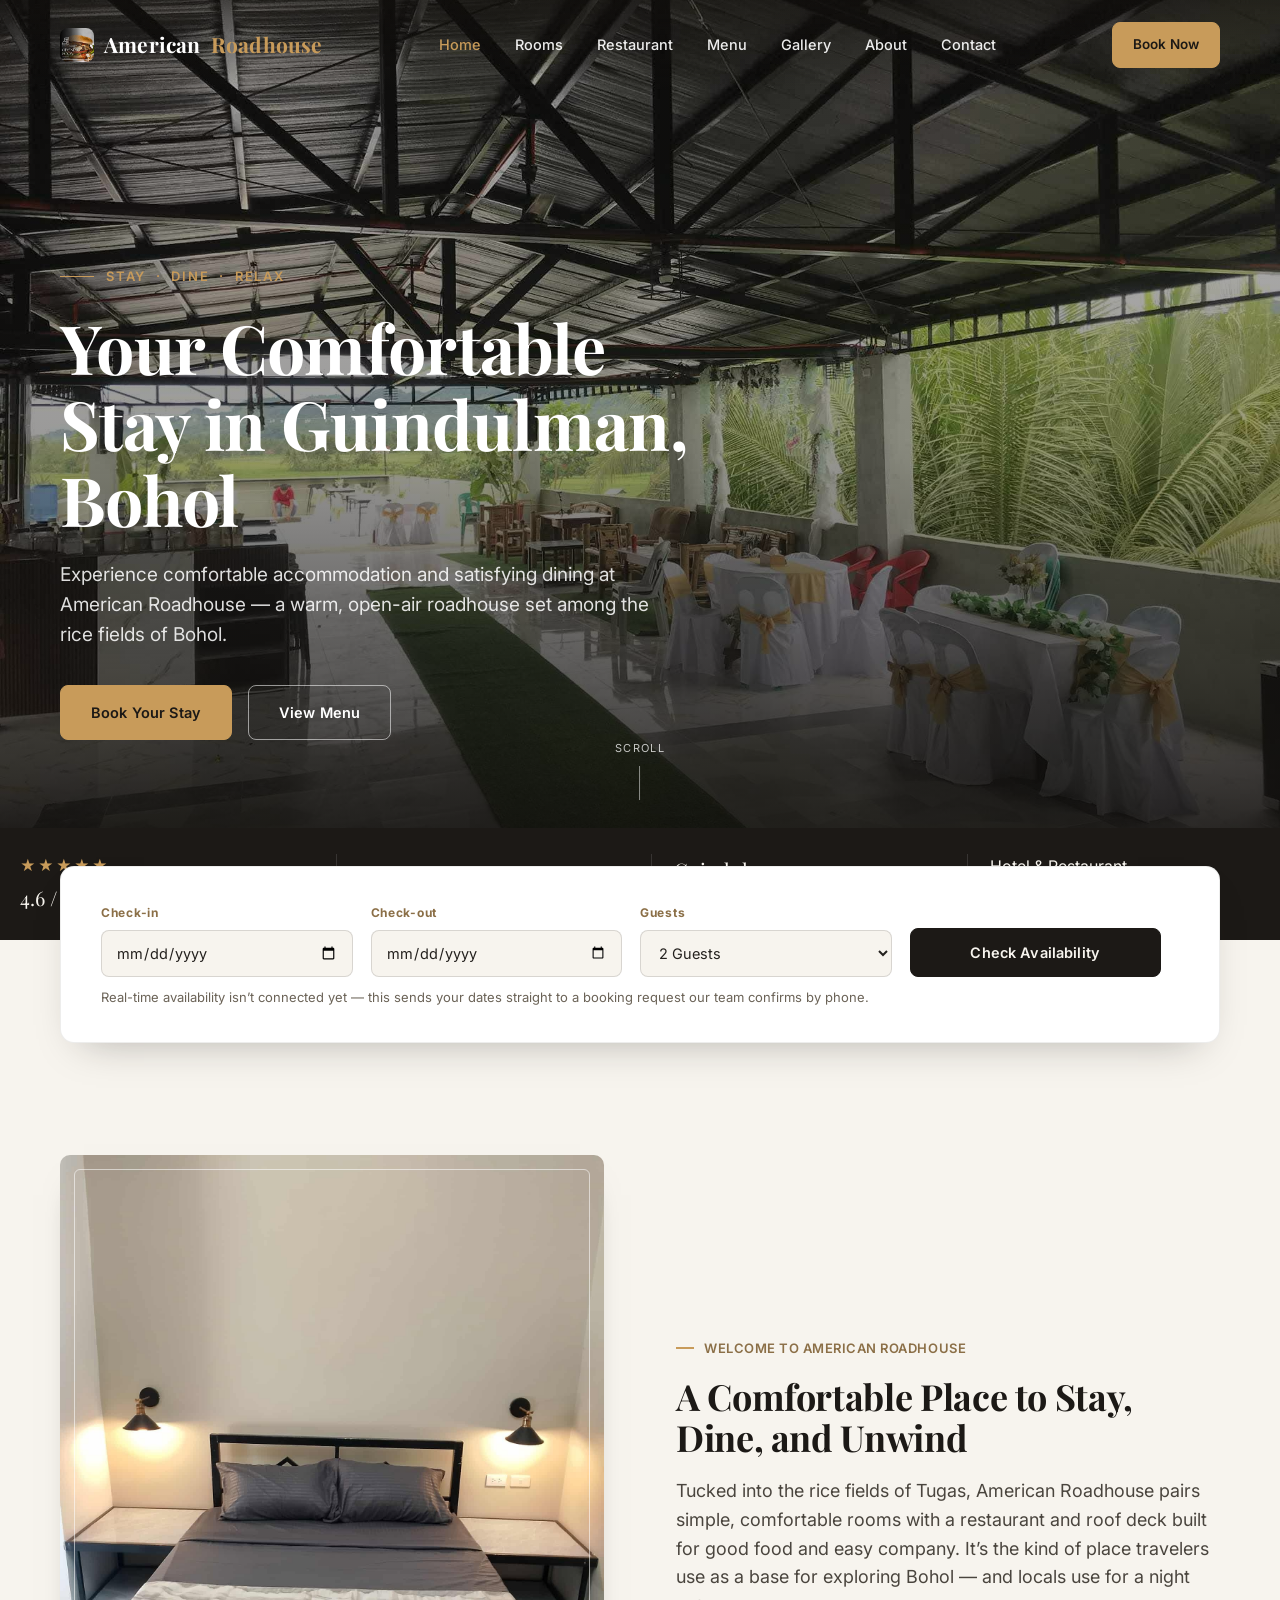
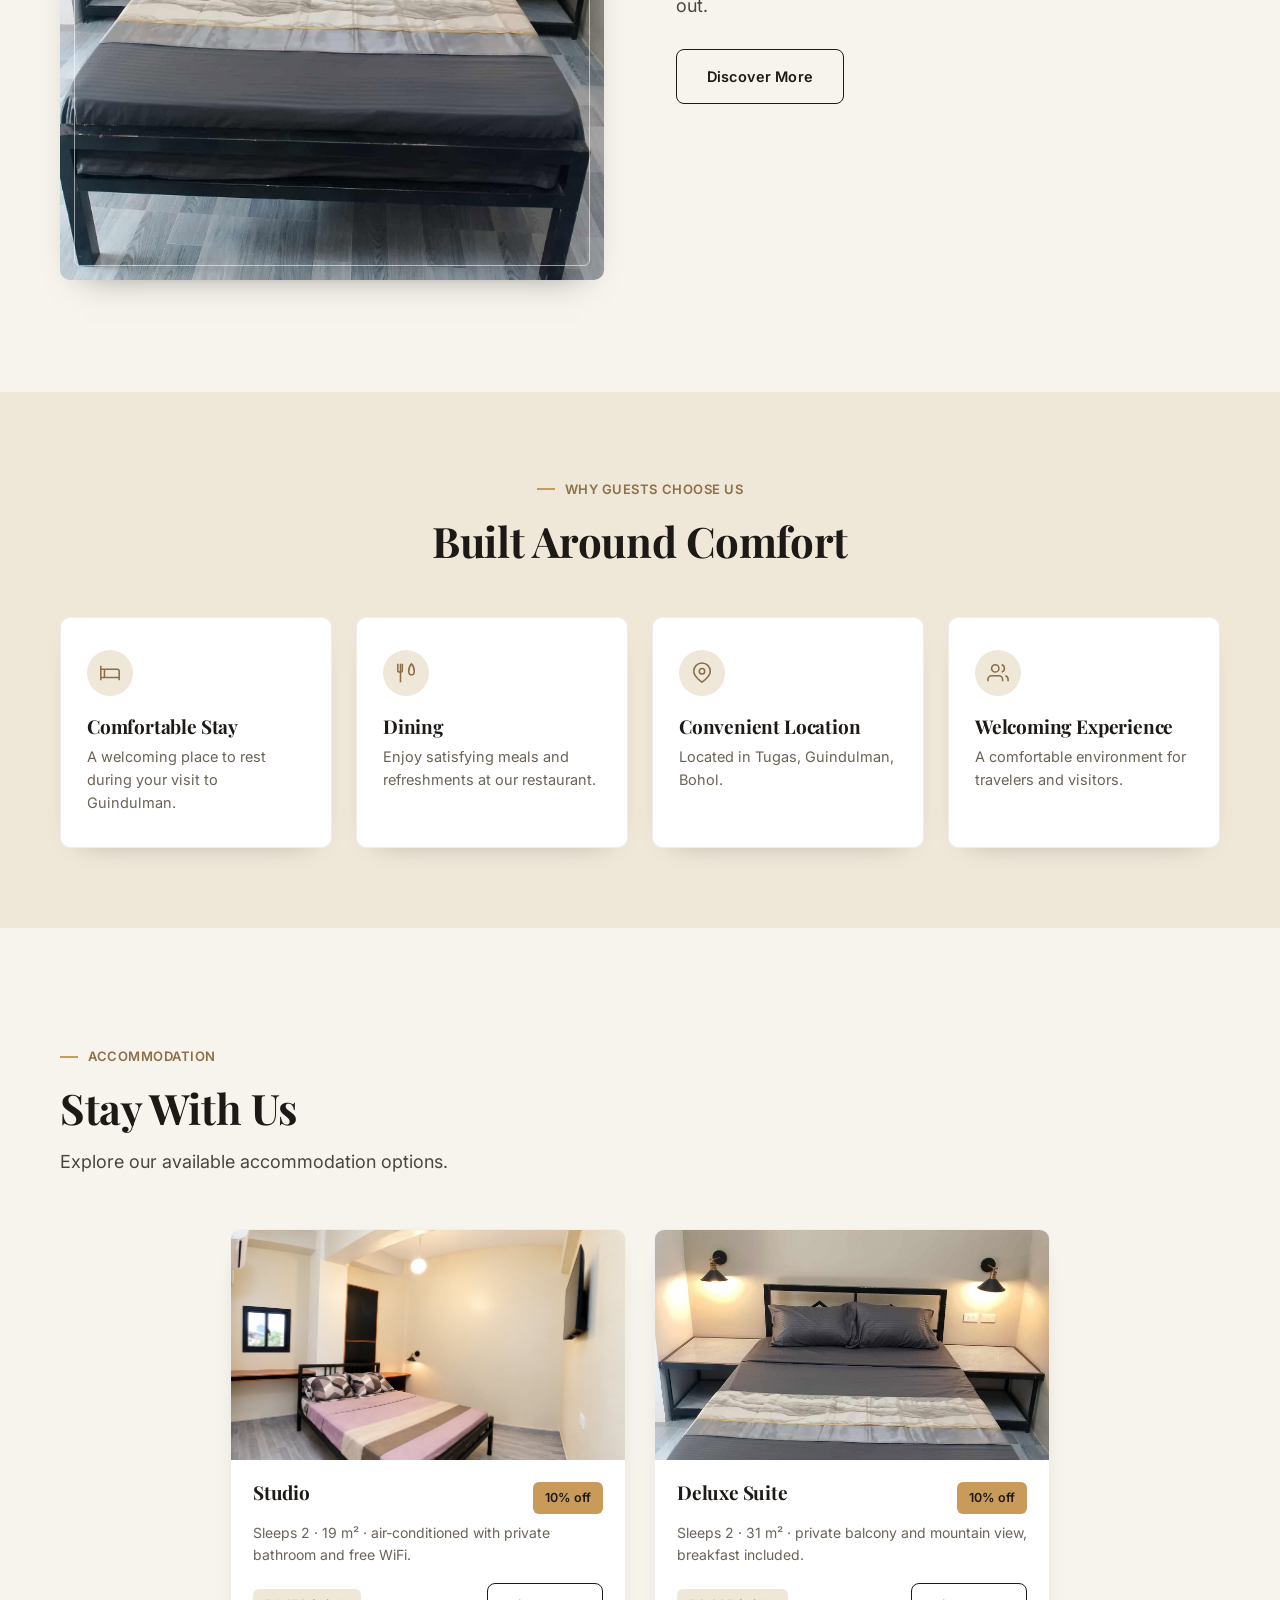
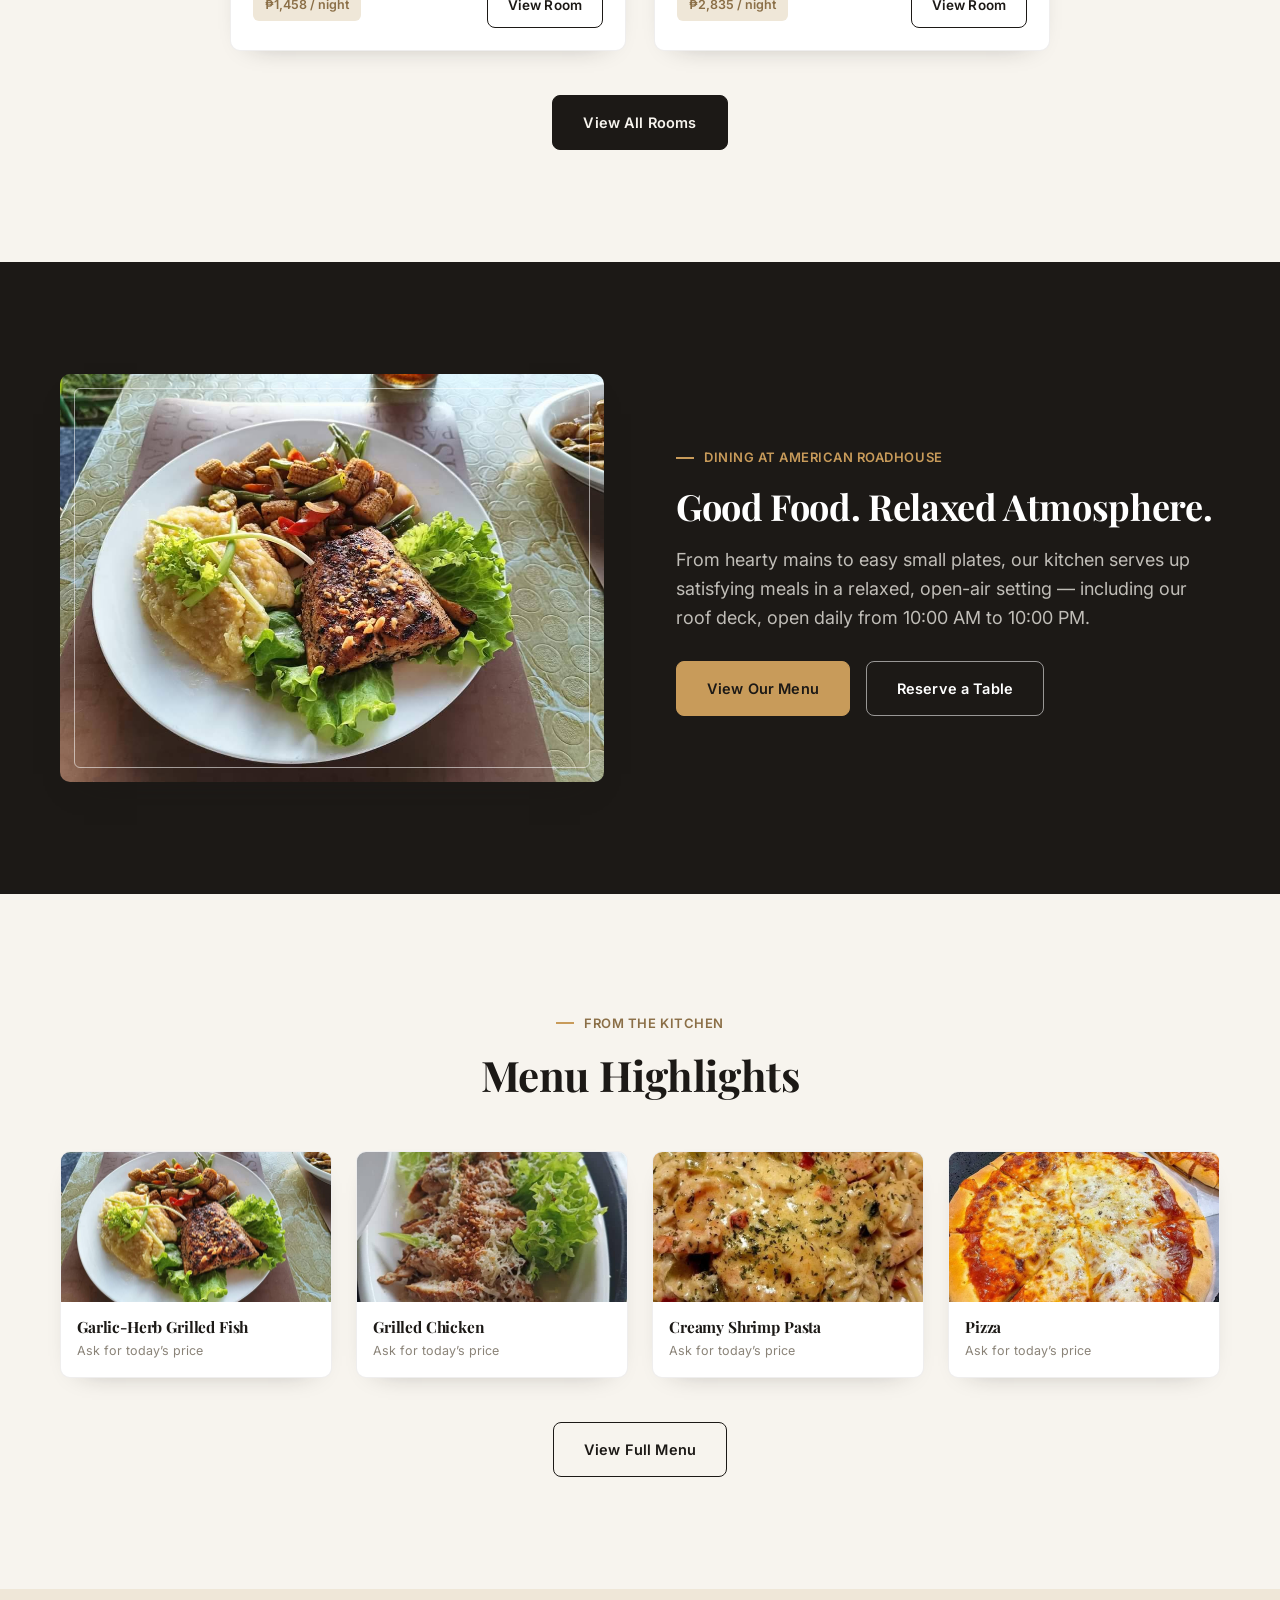
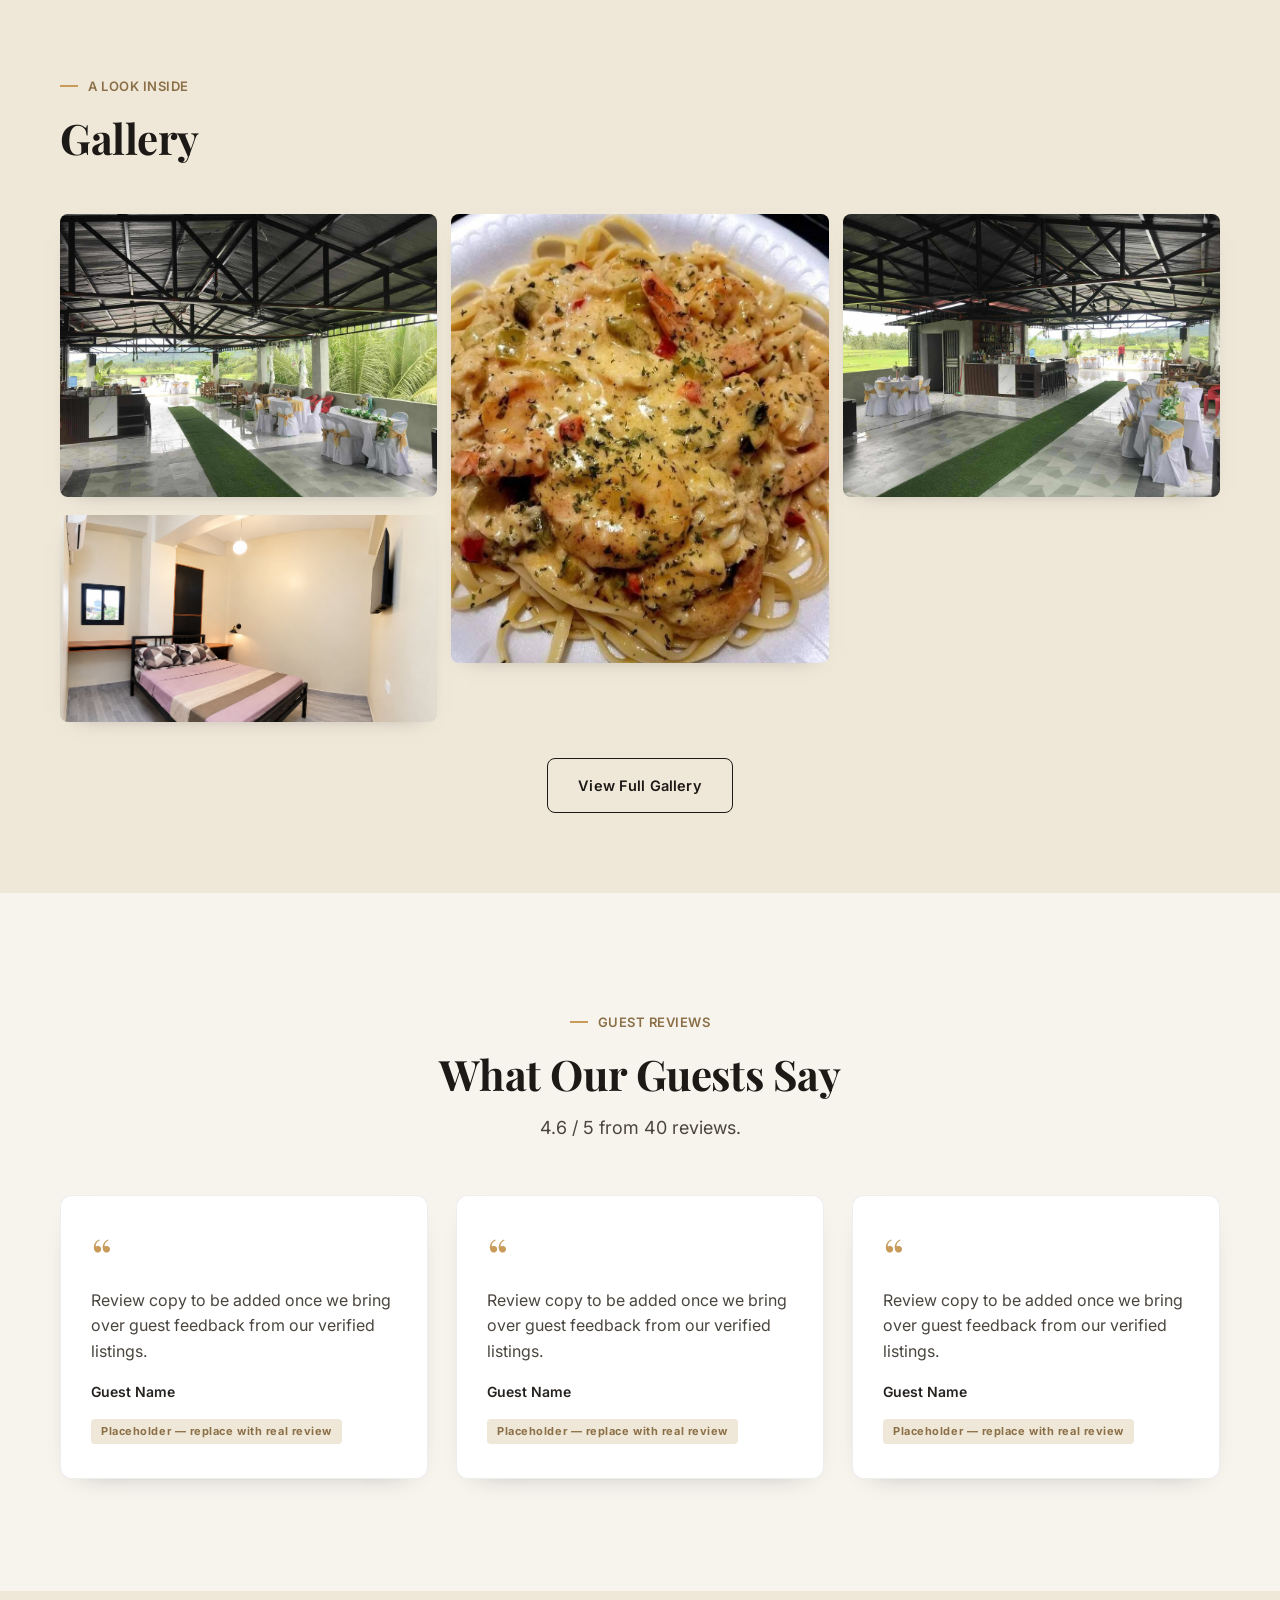
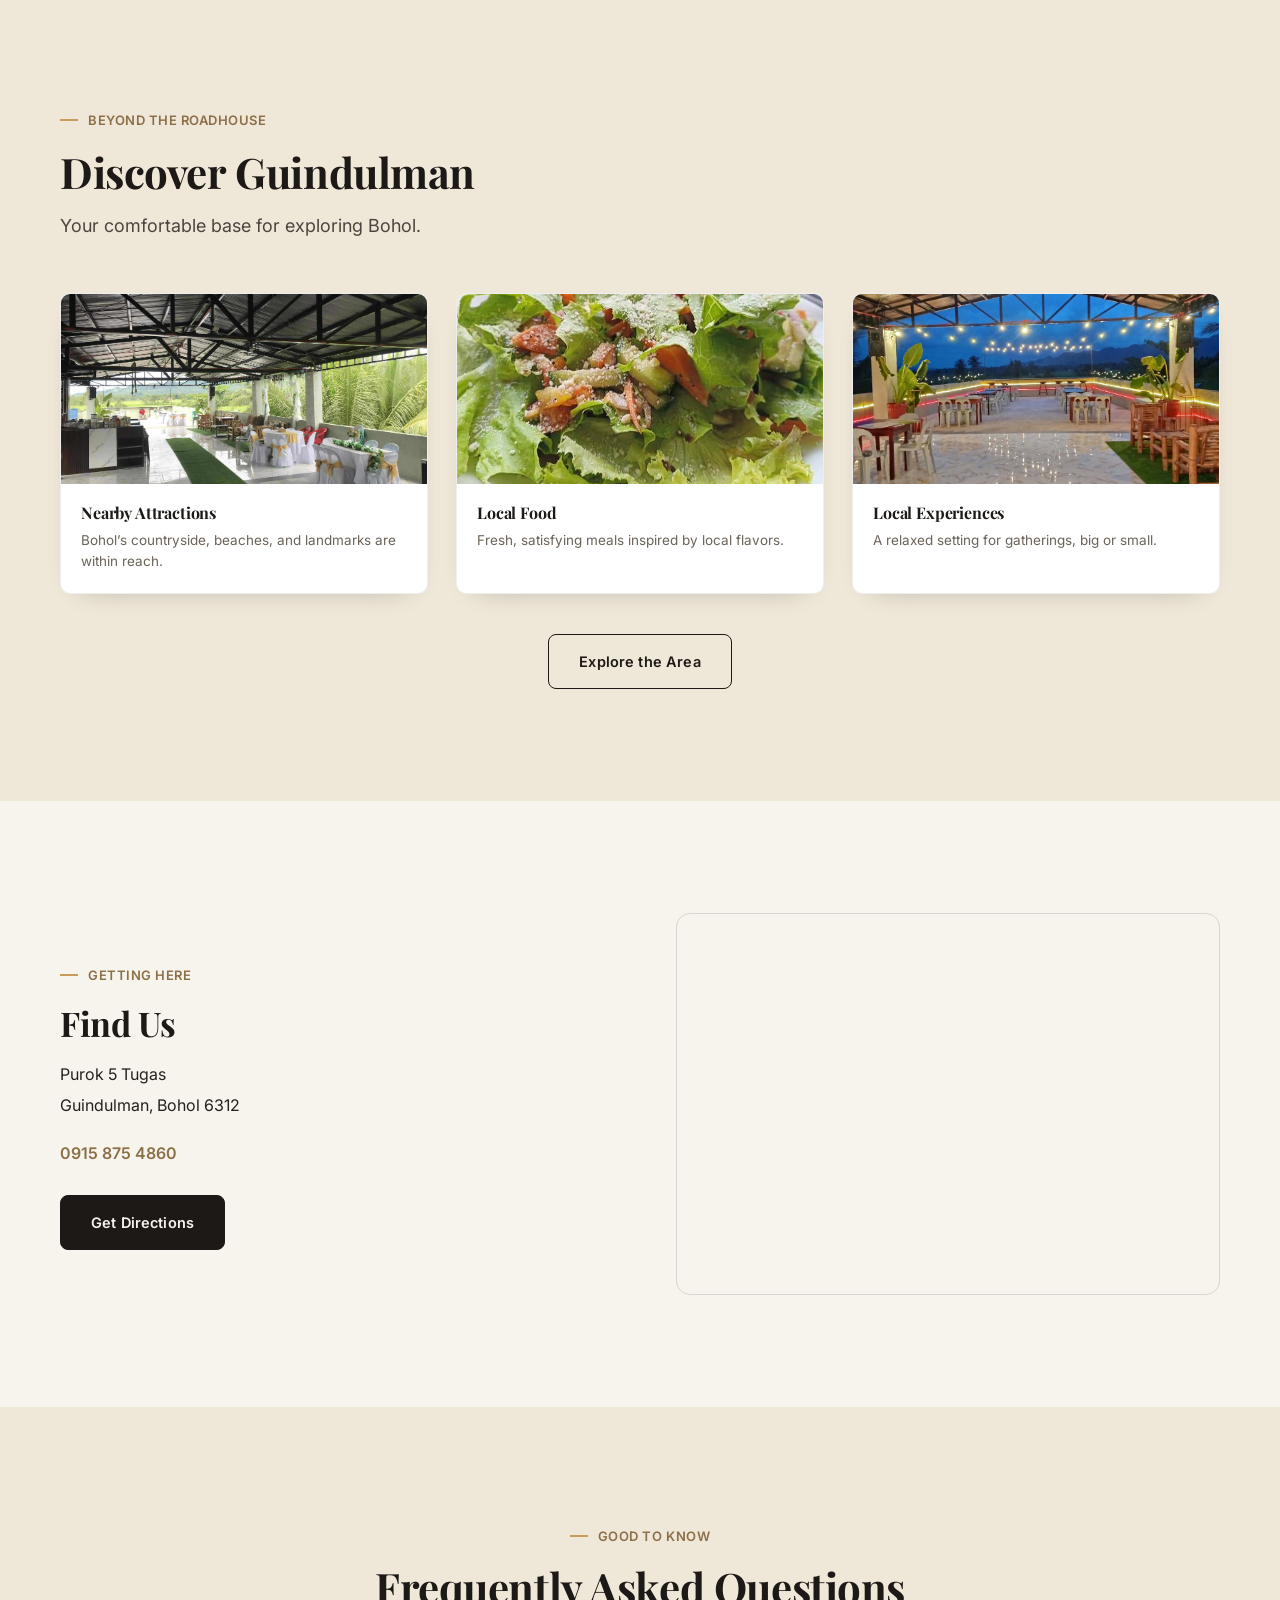
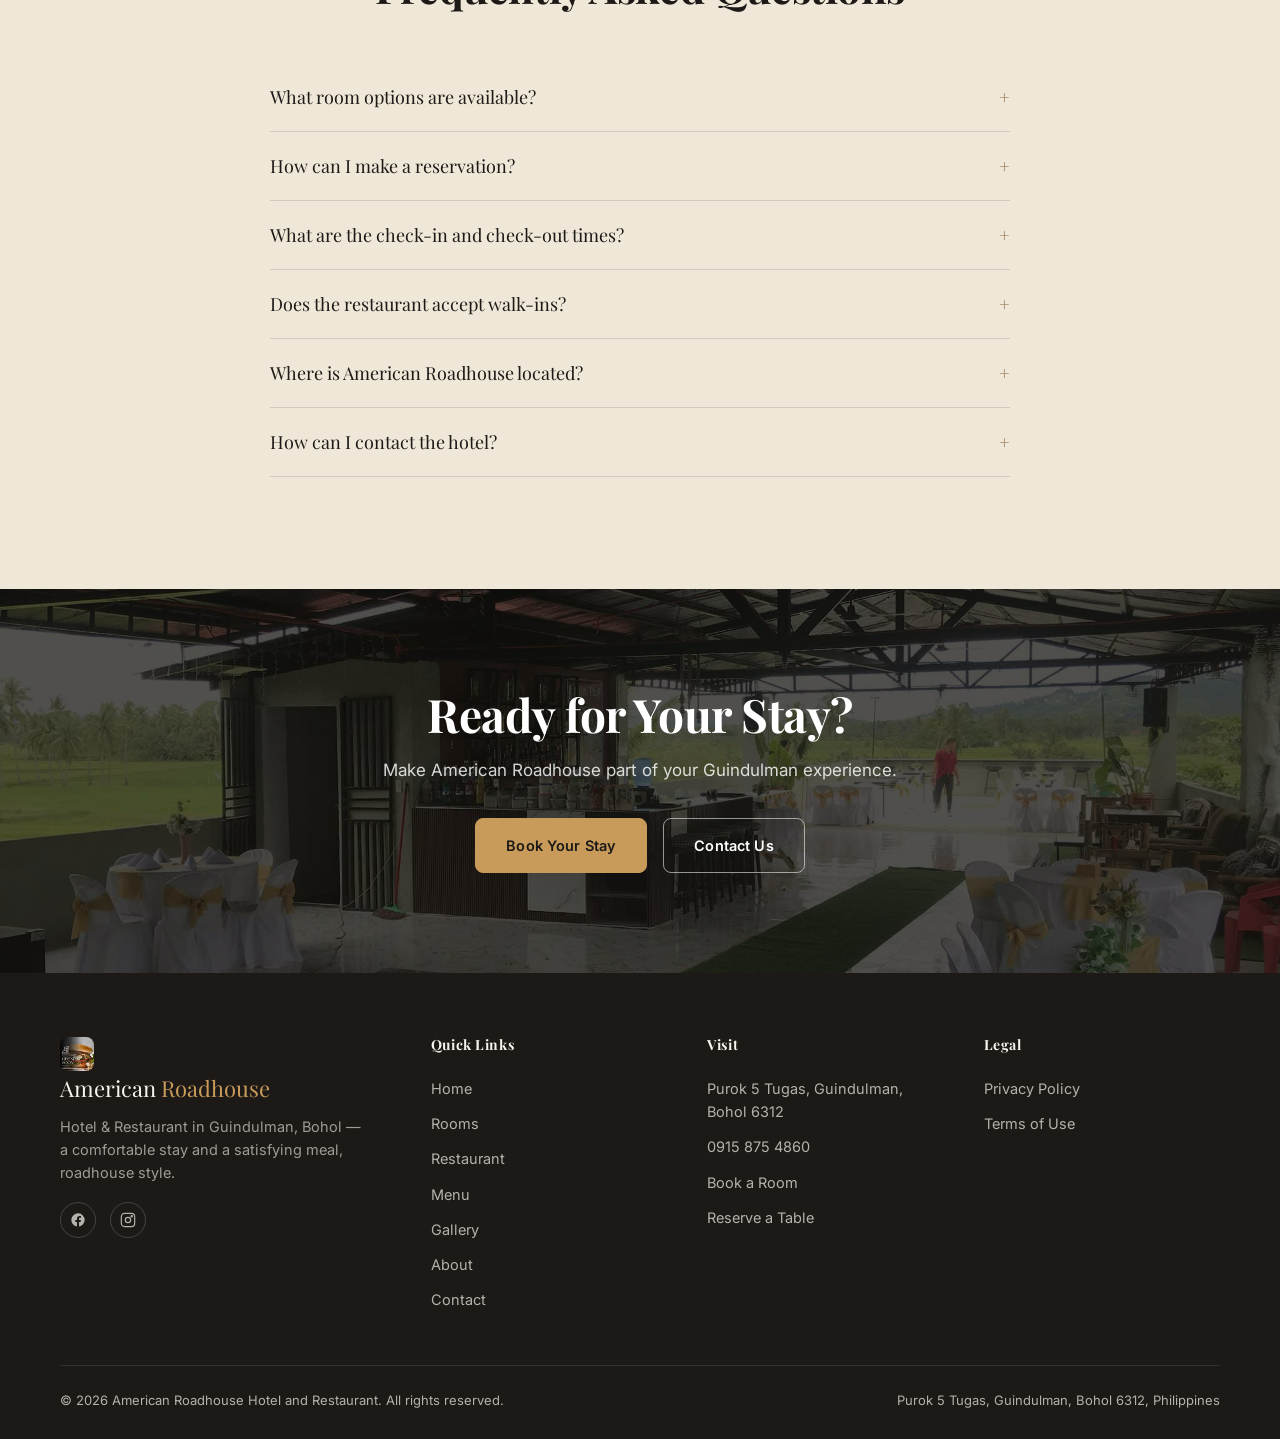
==== commit d78393c1: "Add American Roadhouse website and menu photos" ====
--- a/index.html
+++ b/index.html
@@ -154,7 +154,7 @@
 <section class="section">
   <div class="container grid-2">
     <div class="framed-img reveal">
-      <img src="assets/rooms/room-interior-1.jpg" alt="Guest room at American Roadhouse with a private balcony" loading="lazy">
+      <img src="assets/rooms/Deluxe_suite.png" alt="Guest room at American Roadhouse with a private balcony" loading="lazy">
     </div>
     <div class="reveal">
       <div class="eyebrow">WELCOME TO AMERICAN ROADHOUSE</div>
@@ -207,7 +207,7 @@
     </div>
     <div class="grid-3 reveal" style="grid-template-columns:repeat(auto-fit,minmax(280px,1fr));max-width:820px;margin:0 auto;">
       <div class="card">
-        <img src="assets/rooms/room-interior-2.jpg" alt="Studio room with double bed" loading="lazy" style="height:230px;object-fit:cover;width:100%;">
+        <img src="assets/rooms/studio_room.png" alt="Studio room with double bed" loading="lazy" style="height:230px;object-fit:cover;width:100%;">
         <div style="padding:22px;">
           <div style="display:flex;justify-content:space-between;align-items:flex-start;">
             <h3 style="font-size:19px;">Studio</h3>
@@ -221,7 +221,7 @@
         </div>
       </div>
       <div class="card">
-        <img src="assets/rooms/room-interior-1.jpg" alt="Deluxe Suite with private balcony" loading="lazy" style="height:230px;object-fit:cover;width:100%;">
+        <img src="assets/rooms/Deluxe_suite.png" alt="Deluxe Suite with private balcony" loading="lazy" style="height:230px;object-fit:cover;width:100%;">
         <div style="padding:22px;">
           <div style="display:flex;justify-content:space-between;align-items:flex-start;">
             <h3 style="font-size:19px;">Deluxe Suite</h3>
@@ -289,9 +289,9 @@
         </div>
       </div>
       <div class="card">
-        <img src="assets/food/grilled-cheese.jpg" alt="Grilled cheese sandwich" loading="lazy" style="height:150px;object-fit:cover;width:100%;">
+        <img src="assets/food/pizza.png" alt="Pizza with melted cheese and tomato sauce" loading="lazy" style="height:150px;object-fit:cover;width:100%;">
         <div style="padding:16px;">
-          <h4 style="font-size:15.5px;">Grilled Cheese</h4>
+          <h4 style="font-size:15.5px;">Pizza</h4>
           <p style="font-size:12.5px;color:#8a8378;margin-top:6px;">Ask for today&rsquo;s price</p>
         </div>
       </div>
@@ -311,7 +311,7 @@
     </div>
     <div class="gallery-grid reveal">
       <div class="gallery-item"><img src="assets/venue/roofdeck-wide-1.jpg" alt="Roof deck seating overlooking rice fields" loading="lazy"></div>
-      <div class="gallery-item"><img src="assets/rooms/room-interior-2.jpg" alt="Guest room bed" loading="lazy"></div>
+      <div class="gallery-item"><img src="assets/rooms/studio_room.png" alt="Guest room bed" loading="lazy"></div>
       <div class="gallery-item"><img src="assets/food/shrimp-pasta.jpg" alt="Shrimp pasta dish" loading="lazy"></div>
       <div class="gallery-item"><img src="assets/venue/roofdeck-bar-2.jpg" alt="Bar area on the roof deck" loading="lazy"></div>
     </div>
@@ -370,7 +370,7 @@
         <div style="padding:20px;"><h4 style="font-size:16px;">Local Food</h4><p style="font-size:13.5px;color:#6b6357;margin-top:8px;">Fresh, satisfying meals inspired by local flavors.</p></div>
       </div>
       <div class="card">
-        <img src="assets/venue/roofdeck-event-table.jpg" alt="Events and gatherings at American Roadhouse" loading="lazy" style="height:190px;object-fit:cover;width:100%;">
+        <img src="assets/venue/roofdeck-bar-4.png" alt="Events and gatherings at American Roadhouse" loading="lazy" style="height:190px;object-fit:cover;width:100%;">
         <div style="padding:20px;"><h4 style="font-size:16px;">Local Experiences</h4><p style="font-size:13.5px;color:#6b6357;margin-top:8px;">A relaxed setting for gatherings, big or small.</p></div>
       </div>
     </div>
--- a/assets/css/style.css
+++ b/assets/css/style.css
@@ -634,3 +634,109 @@
 .menu-item img{ width:96px; height:96px; object-fit:cover; border-radius:10px; flex-shrink:0; }
 .menu-item-top{ display:flex; justify-content:space-between; gap:12px; }
 .menu-price{ font-family:'Playfair Display',serif; color:var(--wood); white-space:nowrap; }
+
+
+/* ==========================================================================
+   Hospitality photo polish — uses the existing palette and component classes
+   ========================================================================== */
+.card,
+.testimonial-card,
+.feature-card{
+  overflow:hidden;
+  border:1px solid rgba(28,25,22,.07);
+  box-shadow:0 10px 28px -22px rgba(28,25,22,.48);
+  transition:transform .22s ease, box-shadow .22s ease, border-color .22s ease;
+}
+.card:hover,
+.testimonial-card:hover,
+.feature-card:hover{
+  transform:translateY(-3px);
+  box-shadow:0 20px 38px -24px rgba(28,25,22,.55);
+  border-color:rgba(200,155,90,.45);
+}
+.card > img{
+  transition:transform .45s ease;
+}
+.card:hover > img{
+  transform:scale(1.025);
+}
+.framed-img{
+  overflow:hidden;
+  border-radius:var(--radius);
+  box-shadow:0 16px 34px -24px rgba(28,25,22,.55);
+}
+.framed-img img{
+  transition:transform .5s ease;
+}
+.framed-img:hover img{
+  transform:scale(1.025);
+}
+.page-hero{
+  background-position:center 48%;
+}
+.page-hero::before{
+  background:linear-gradient(90deg,rgba(18,15,12,.78) 0%,rgba(18,15,12,.48) 54%,rgba(18,15,12,.22) 100%);
+}
+.gallery-grid{
+  gap:14px;
+}
+.gallery-item{
+  position:relative;
+  overflow:hidden;
+  border-radius:8px;
+  background:var(--linen-deep);
+  box-shadow:0 8px 22px -18px rgba(28,25,22,.5);
+}
+.gallery-item img{
+  transition:transform .45s ease, filter .35s ease;
+}
+.gallery-item:hover img{
+  transform:scale(1.045);
+  filter:saturate(1.06);
+}
+.gallery-overlay{
+  background:linear-gradient(180deg,transparent 0%,rgba(20,17,14,.78) 100%);
+  letter-spacing:.09em;
+  font-size:11px;
+  font-weight:700;
+}
+.section-heading h2{
+  text-wrap:balance;
+}
+.btn{
+  transition:transform .18s ease, background-color .18s ease, box-shadow .18s ease;
+}
+.btn:hover{
+  transform:translateY(-1px);
+}
+.btn-primary:hover{
+  box-shadow:0 8px 20px -12px rgba(28,25,22,.8);
+}
+.btn-brass:hover{
+  box-shadow:0 8px 20px -12px rgba(200,155,90,.85);
+}
+@media (max-width:767px){
+  .section{padding:58px 0;}
+  .section-tight{padding:44px 0;}
+  .gallery-grid{gap:8px;}
+  .card:hover,.testimonial-card:hover,.feature-card:hover{transform:none;}
+}
+@media (prefers-reduced-motion:reduce){
+  .card,.testimonial-card,.feature-card,.card > img,.framed-img img,
+  .gallery-item img,.btn{transition:none!important;}
+}
+
+
+/* Menu board gallery: supplied restaurant menu images */
+.menu-board-section { background: var(--linen); }
+.menu-board-grid { display:grid; grid-template-columns:repeat(3,minmax(0,1fr)); gap:22px; margin-top:34px; }
+.menu-board-card { display:flex; flex-direction:column; overflow:hidden; border:1px solid rgba(139,111,71,.24); border-radius:14px; background:#fffdf8; color:var(--ink); text-decoration:none; box-shadow:0 5px 18px rgba(28,25,22,.06); transition:transform .22s ease,box-shadow .22s ease,border-color .22s ease; }
+.menu-board-card:hover { transform:translateY(-4px); box-shadow:0 12px 28px rgba(28,25,22,.13); border-color:var(--brass); }
+.menu-board-card img { display:block; width:100%; aspect-ratio:2/3; object-fit:cover; object-position:top center; background:var(--linen-deep); }
+.menu-board-card span { display:flex; flex-direction:column; gap:5px; padding:16px 18px 18px; }
+.menu-board-card strong { font-family:'Playfair Display',serif; font-size:19px; }
+.menu-board-card small { color:#71675c; font-size:13px; line-height:1.5; }
+.menu-board-note { margin:22px 0 0; color:#81786d; text-align:center; font-size:13px; }
+@media(max-width:900px) { .menu-board-grid { grid-template-columns:repeat(2,minmax(0,1fr)); gap:16px; } }
+@media(max-width:520px) { .menu-board-grid { grid-template-columns:1fr; gap:18px; max-width:420px; margin-left:auto; margin-right:auto; } .menu-board-card span { padding:14px 16px 16px; } }
+@media(prefers-reduced-motion:reduce) { .menu-board-card { transition:none; } .menu-board-card:hover { transform:none; } }
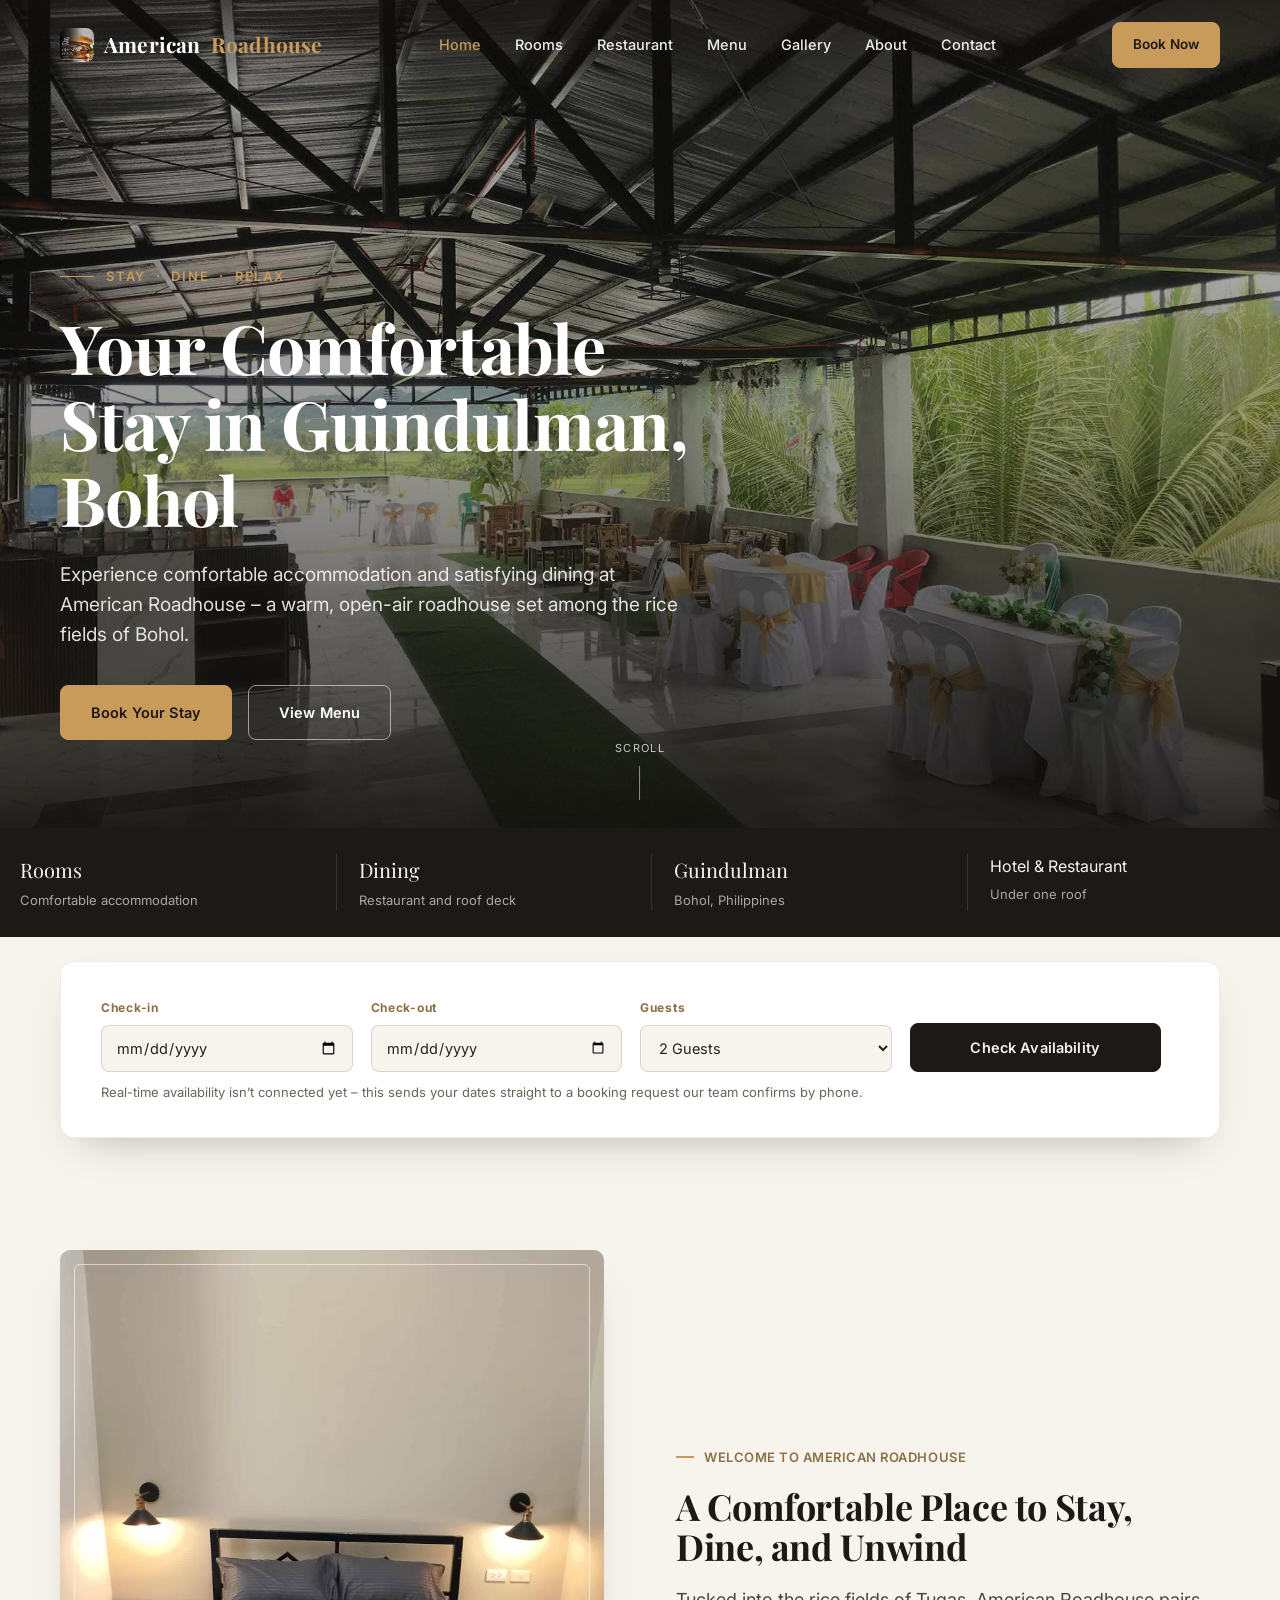
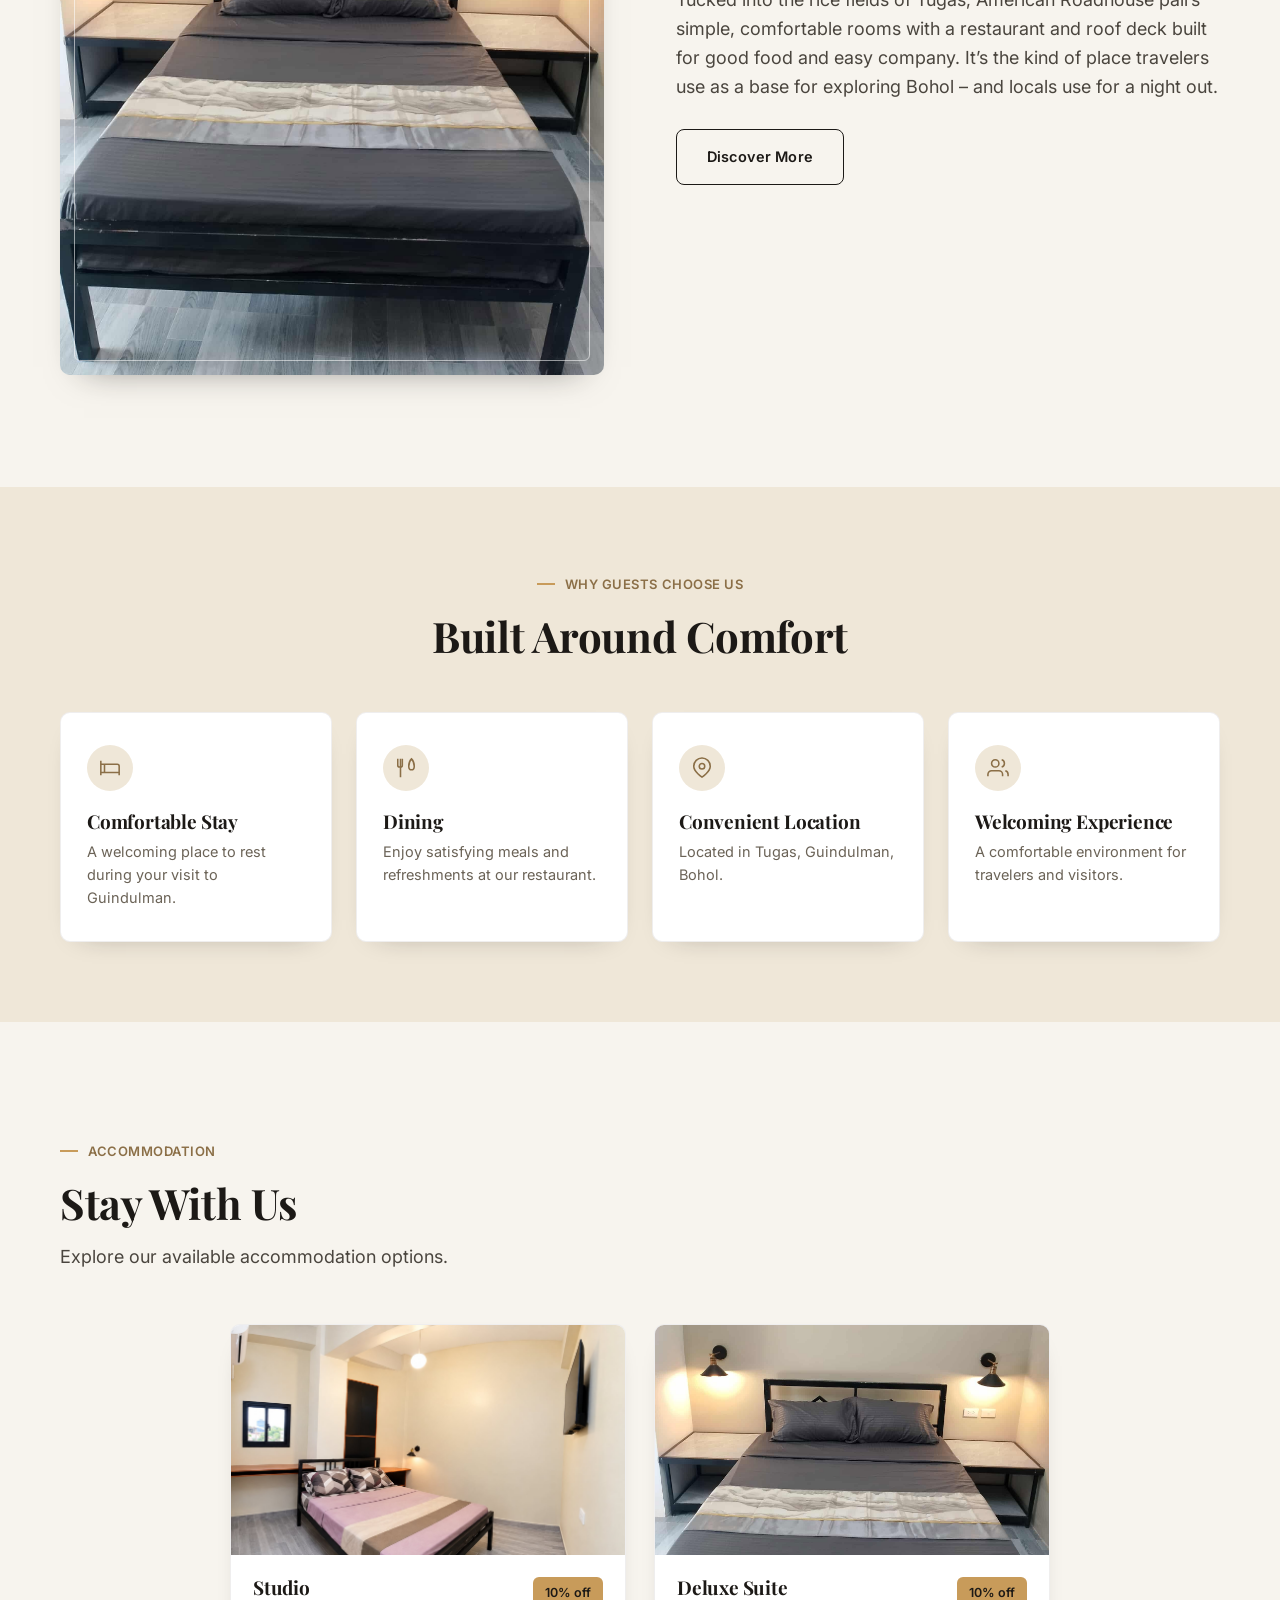
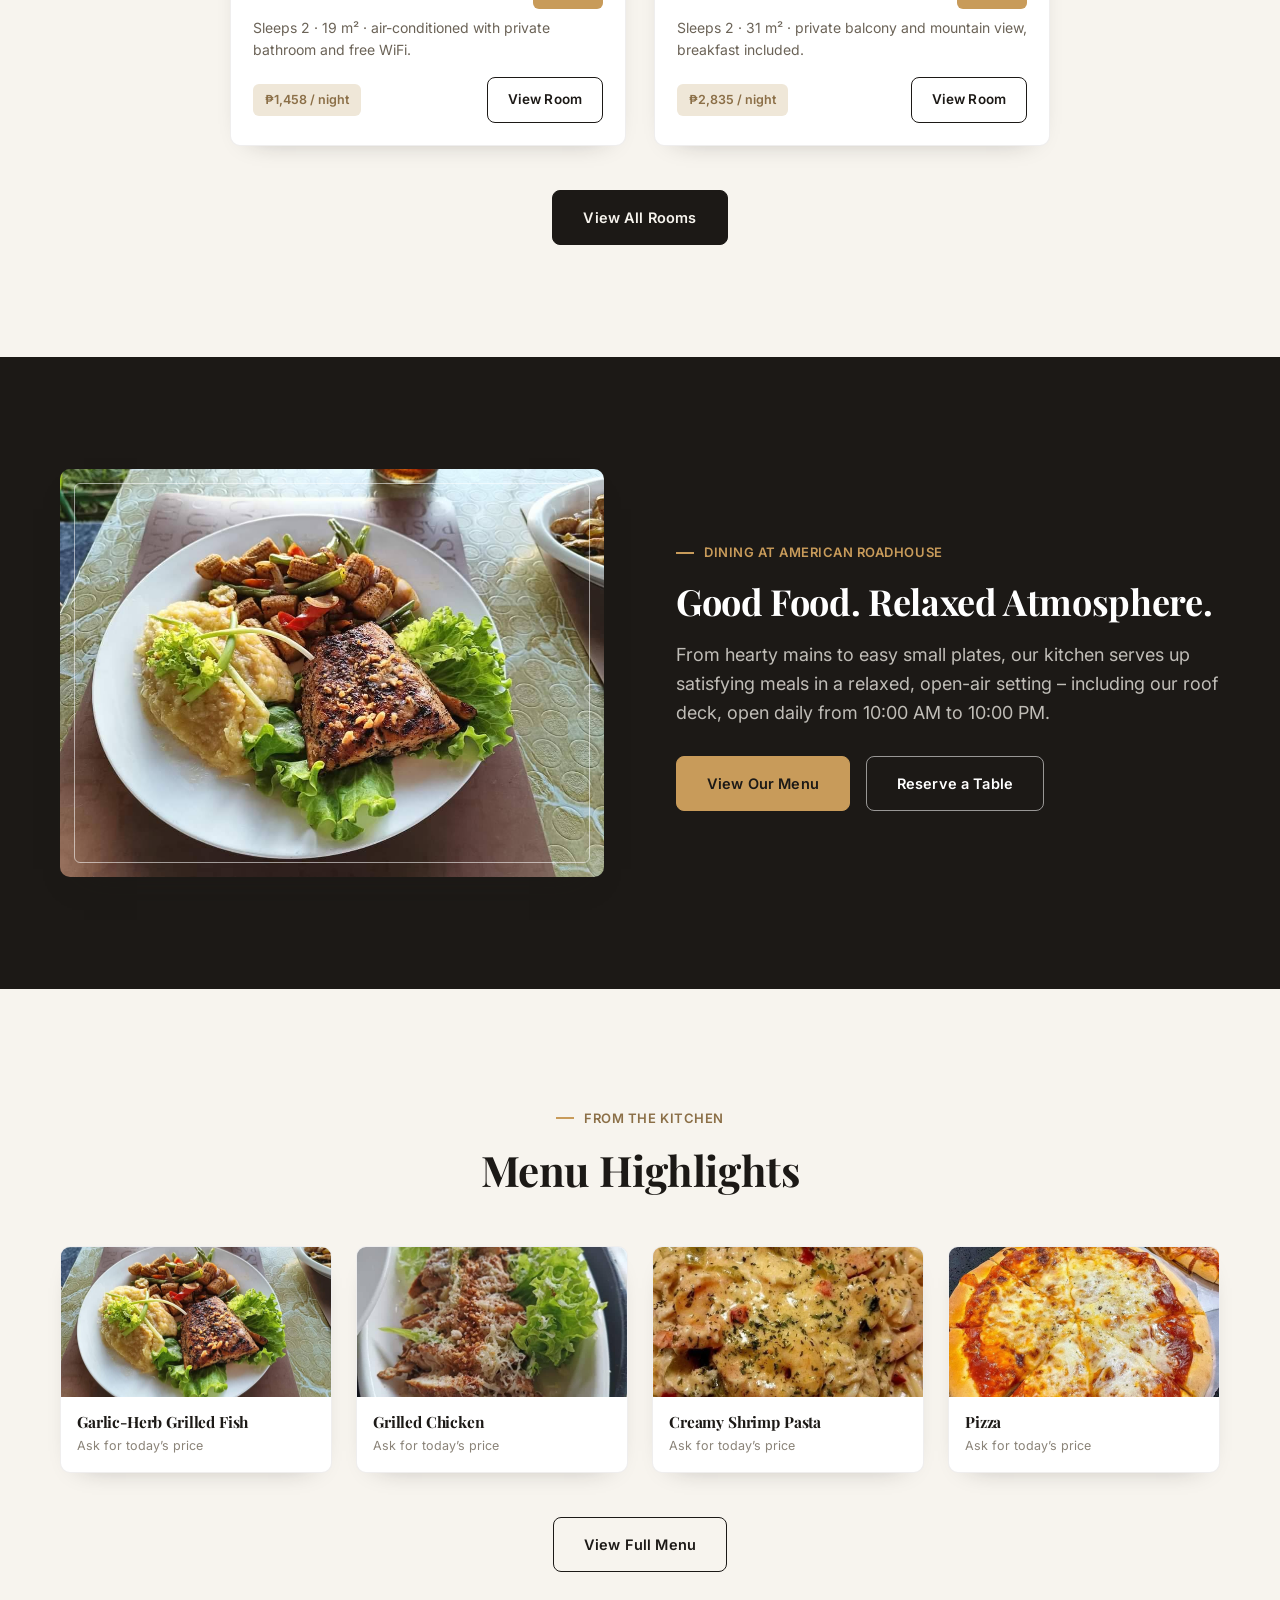
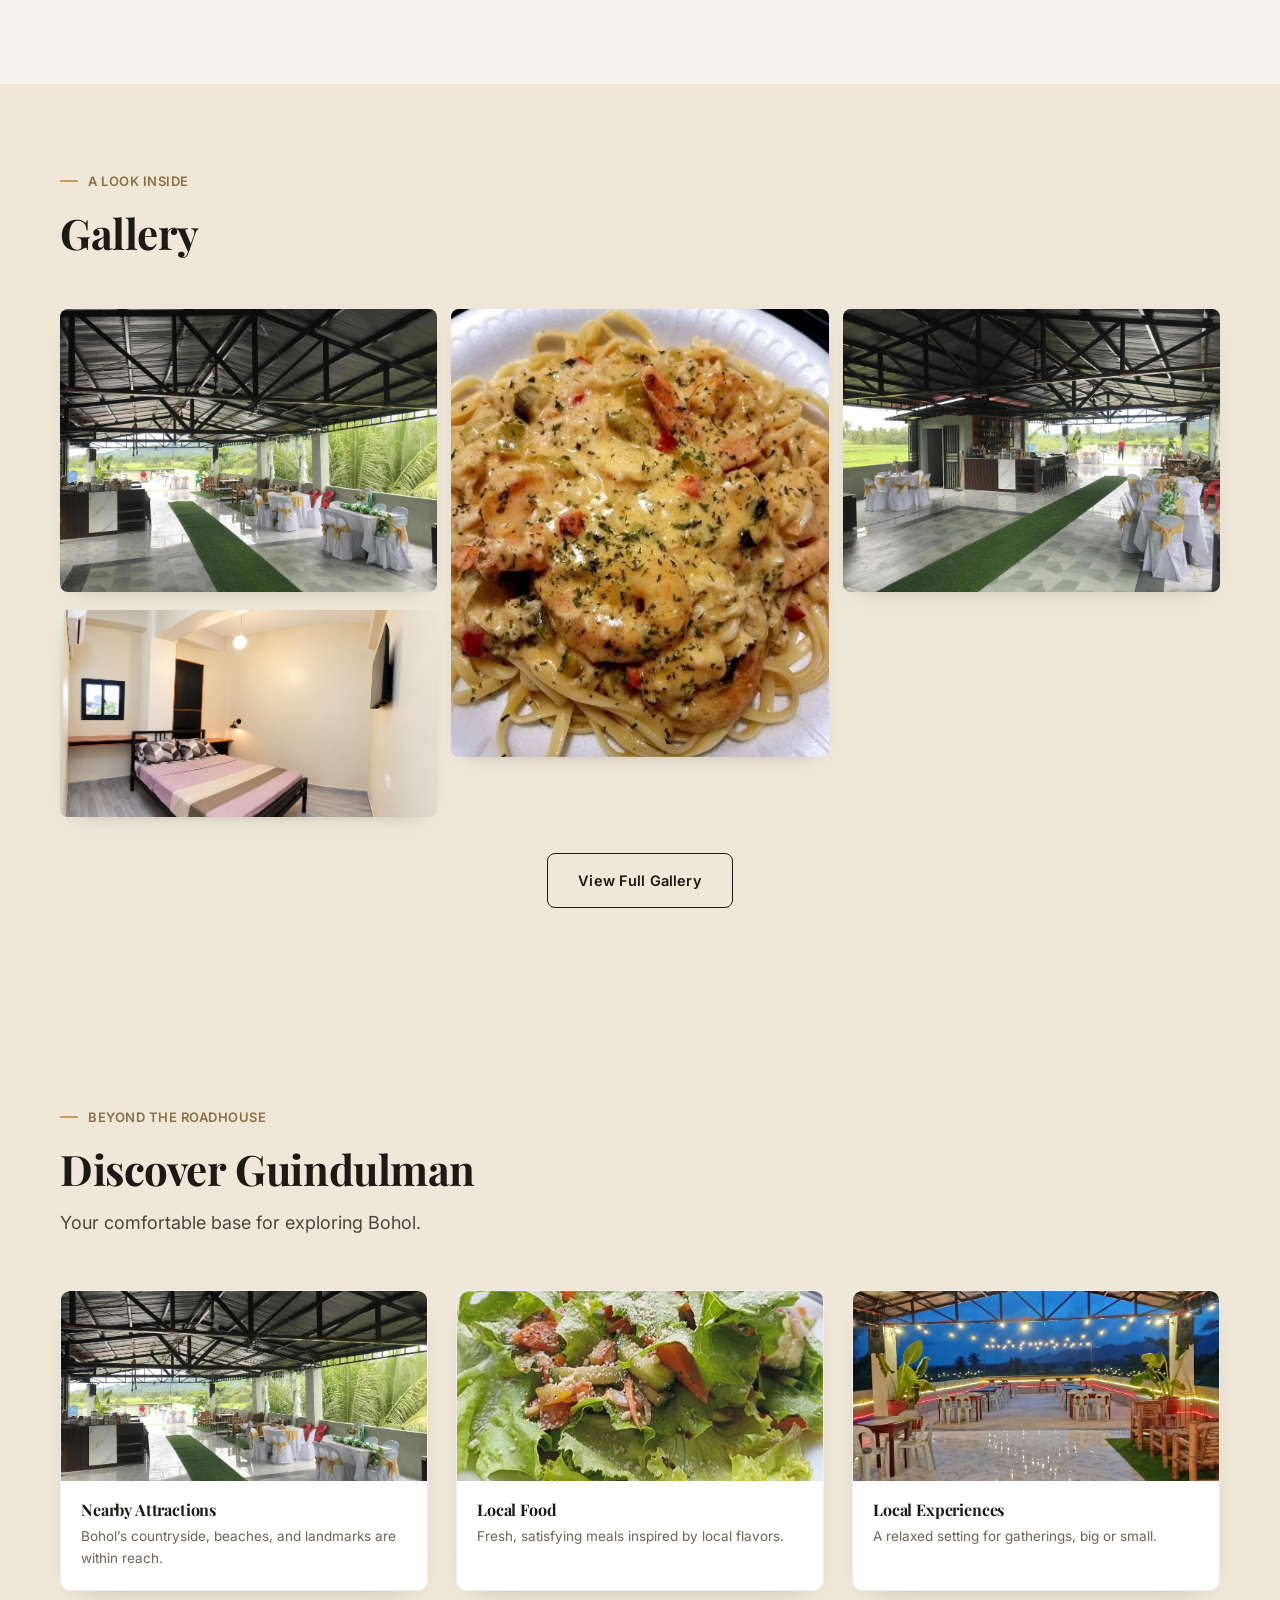
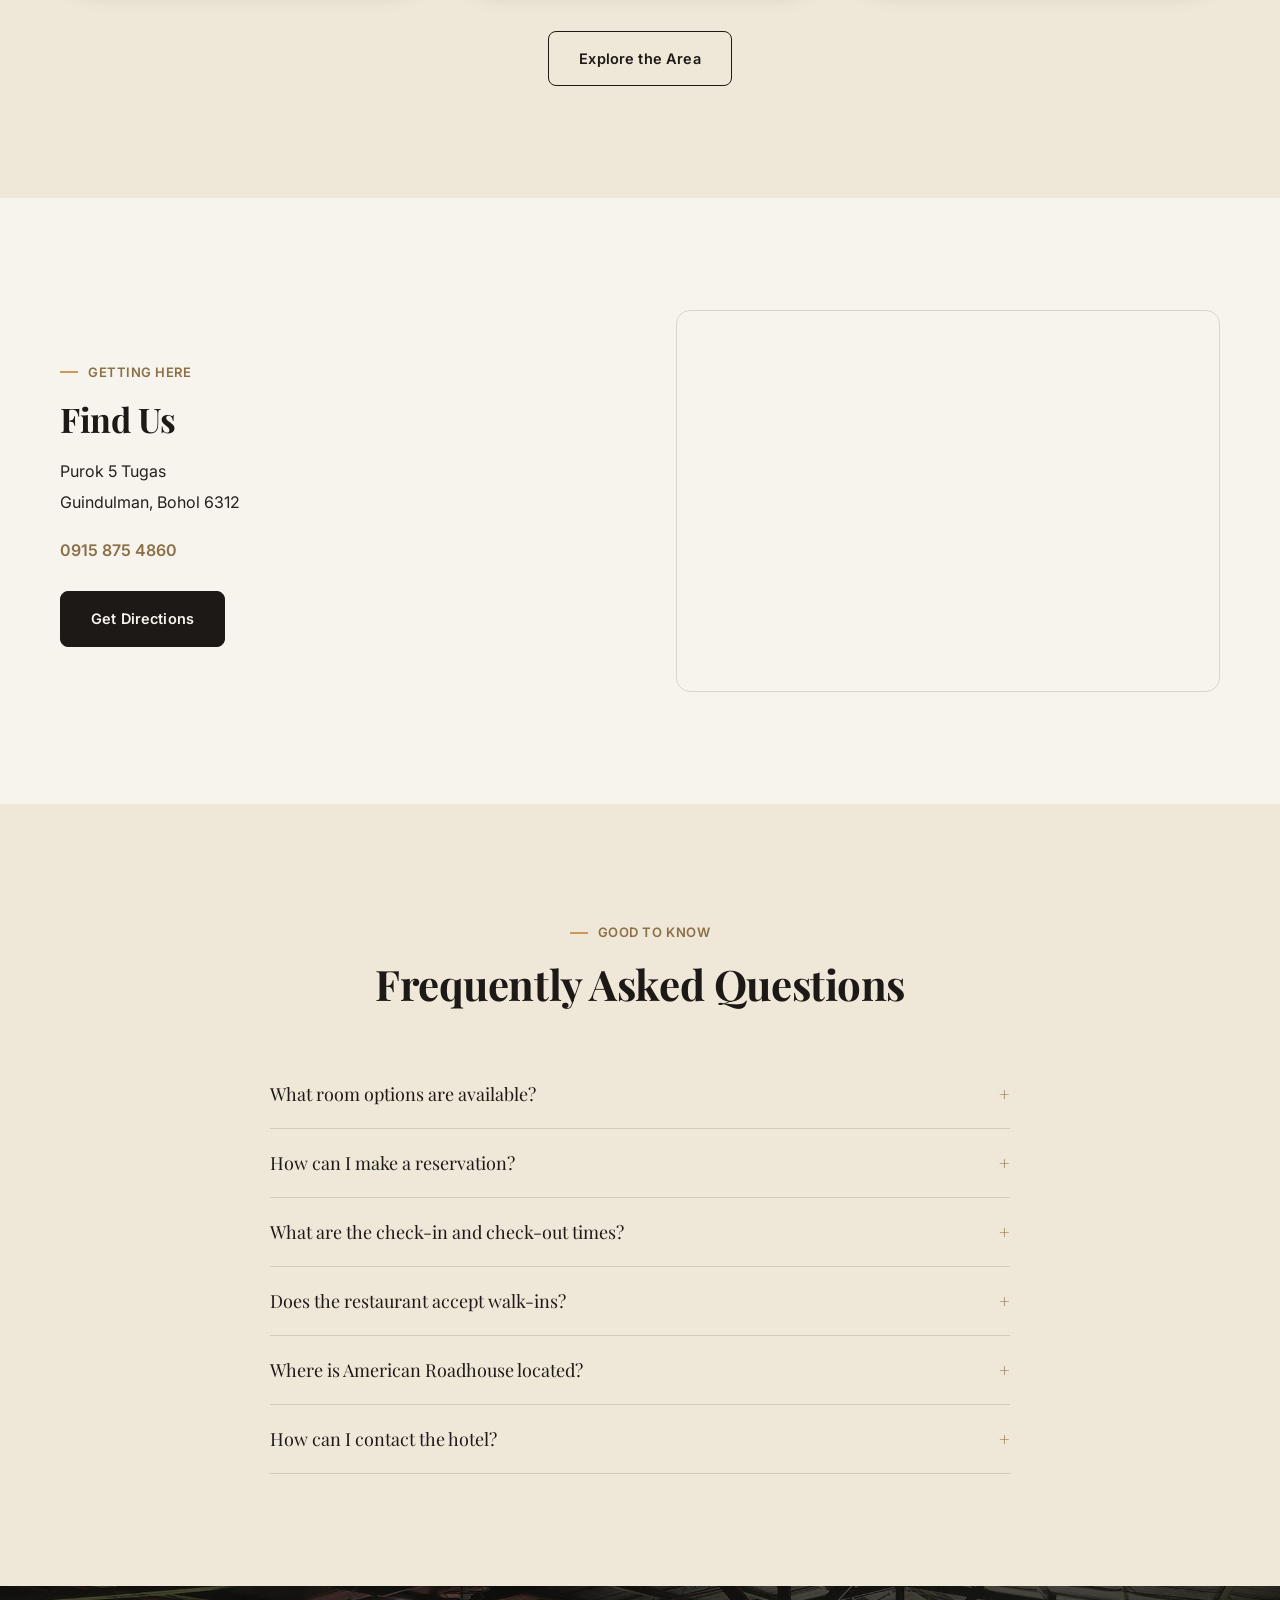
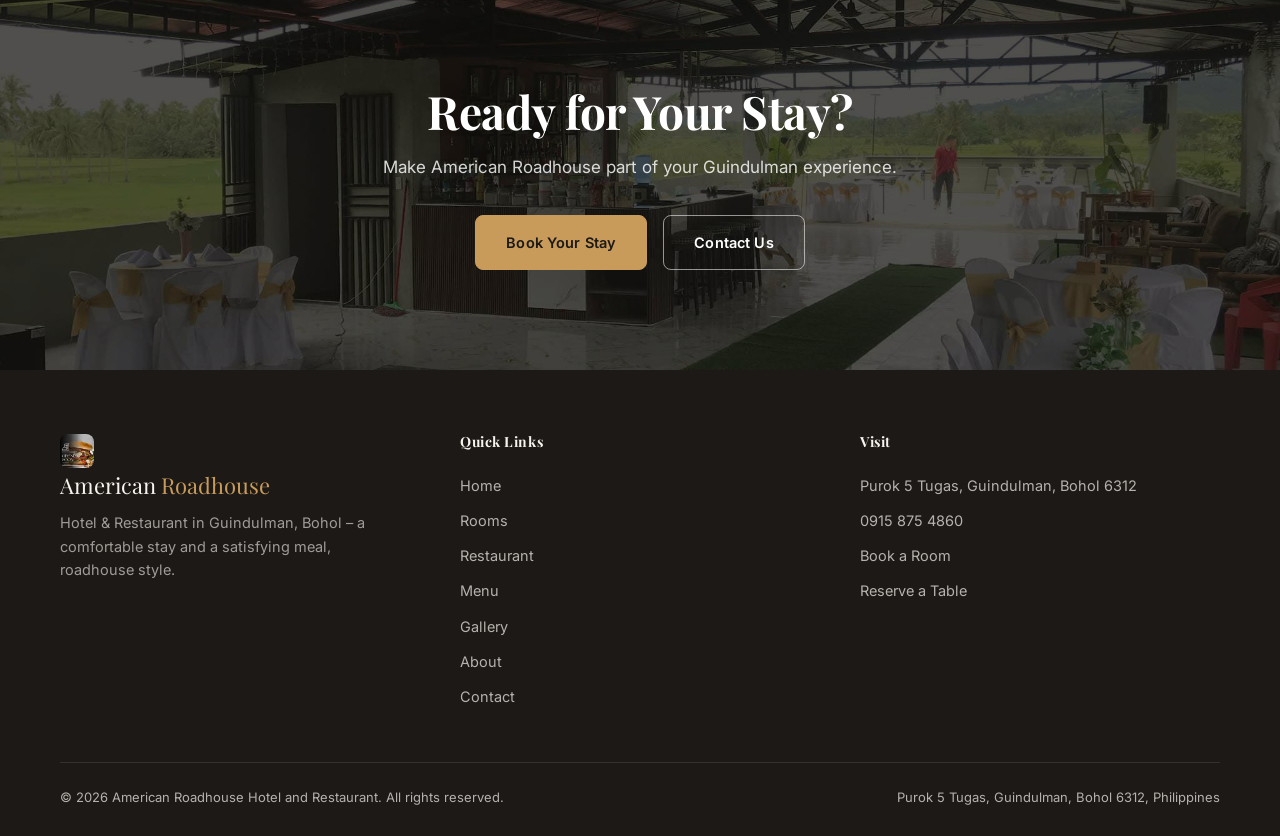
==== commit 89898447: "some mino changes and bug fixes" ====
--- a/index.html
+++ b/index.html
@@ -31,11 +31,6 @@
     "addressRegion": "Bohol",
     "postalCode": "6312",
     "addressCountry": "PH"
-  },
-  "aggregateRating": {
-    "@type": "AggregateRating",
-    "ratingValue": "4.6",
-    "reviewCount": "40"
   }
 }
 </script>
@@ -89,7 +84,7 @@
   <div class="container hero-content">
     <div class="hero-eyebrow">STAY&nbsp;&nbsp;&middot;&nbsp;&nbsp;DINE&nbsp;&nbsp;&middot;&nbsp;&nbsp;RELAX</div>
     <h1>Your Comfortable Stay in Guindulman, Bohol</h1>
-    <p class="lede">Experience comfortable accommodation and satisfying dining at American Roadhouse &mdash; a warm, open-air roadhouse set among the rice fields of Bohol.</p>
+    <p class="lede">Experience comfortable accommodation and satisfying dining at American Roadhouse &ndash; a warm, open-air roadhouse set among the rice fields of Bohol.</p>
     <div class="hero-actions">
       <a href="contact.html?tab=booking#forms" class="btn btn-brass">Book Your Stay</a>
       <a href="menu.html" class="btn btn-outline-light">View Menu</a>
@@ -102,12 +97,12 @@
 <section class="trust-bar">
   <div class="container trust-bar-inner">
     <div class="trust-item">
-      <div class="trust-stars">&#9733;&#9733;&#9733;&#9733;&#9733;</div>
-      <div class="trust-value">4.6 / 5</div>
+      <div class="trust-value">Rooms</div>
+      <div class="trust-label">Comfortable accommodation</div>
     </div>
     <div class="trust-item">
-      <div class="trust-value">40</div>
-      <div class="trust-label">Guest Reviews</div>
+      <div class="trust-value">Dining</div>
+      <div class="trust-label">Restaurant and roof deck</div>
     </div>
     <div class="trust-item">
       <div class="trust-value">Guindulman</div>
@@ -146,7 +141,7 @@
         <button type="submit" class="btn btn-primary btn-block">Check Availability</button>
       </div>
     </form>
-    <p class="avail-note">Real-time availability isn&rsquo;t connected yet &mdash; this sends your dates straight to a booking request our team confirms by phone.</p>
+    <p class="avail-note">Real-time availability isn&rsquo;t connected yet &ndash; this sends your dates straight to a booking request our team confirms by phone.</p>
   </div>
 </div>
 
@@ -159,7 +154,7 @@
     <div class="reveal">
       <div class="eyebrow">WELCOME TO AMERICAN ROADHOUSE</div>
       <h2 style="font-size:36px;margin-bottom:20px;">A Comfortable Place to Stay, Dine, and Unwind</h2>
-      <p class="lede" style="margin-bottom:28px;">Tucked into the rice fields of Tugas, American Roadhouse pairs simple, comfortable rooms with a restaurant and roof deck built for good food and easy company. It&rsquo;s the kind of place travelers use as a base for exploring Bohol &mdash; and locals use for a night out.</p>
+      <p class="lede" style="margin-bottom:28px;">Tucked into the rice fields of Tugas, American Roadhouse pairs simple, comfortable rooms with a restaurant and roof deck built for good food and easy company. It&rsquo;s the kind of place travelers use as a base for exploring Bohol &ndash; and locals use for a night out.</p>
       <a href="about.html" class="btn btn-outline">Discover More</a>
     </div>
   </div>
@@ -247,7 +242,7 @@
     <div class="reveal" style="order:2;">
       <div class="eyebrow" style="color:var(--brass);">DINING AT AMERICAN ROADHOUSE</div>
       <h2 style="color:#fff;font-size:36px;margin-bottom:20px;">Good Food. Relaxed Atmosphere.</h2>
-      <p class="lede" style="color:rgba(247,244,238,.75);margin-bottom:28px;">From hearty mains to easy small plates, our kitchen serves up satisfying meals in a relaxed, open-air setting &mdash; including our roof deck, open daily from 10:00 AM to 10:00 PM.</p>
+      <p class="lede" style="color:rgba(247,244,238,.75);margin-bottom:28px;">From hearty mains to easy small plates, our kitchen serves up satisfying meals in a relaxed, open-air setting &ndash; including our roof deck, open daily from 10:00 AM to 10:00 PM.</p>
       <div class="hero-actions">
         <a href="menu.html" class="btn btn-brass">View Our Menu</a>
         <a href="contact.html?tab=table#forms" class="btn btn-outline-light">Reserve a Table</a>
@@ -317,37 +312,6 @@
     </div>
     <div style="text-align:center;margin-top:36px;">
       <a href="gallery.html" class="btn btn-outline">View Full Gallery</a>
-    </div>
-  </div>
-</section>
-
-<!-- REVIEWS -->
-<section class="section">
-  <div class="container">
-    <div class="section-heading center reveal">
-      <div class="eyebrow" style="justify-content:center;">GUEST REVIEWS</div>
-      <h2>What Our Guests Say</h2>
-      <p class="lede" style="margin:0 auto;">4.6 / 5 from 40 reviews.</p>
-    </div>
-    <div class="grid-3 reveal">
-      <div class="testimonial-card">
-        <div class="testimonial-quote">&ldquo;</div>
-        <p style="color:#4A453E;">Review copy to be added once we bring over guest feedback from our verified listings.</p>
-        <p style="margin-top:16px;font-weight:600;font-size:14px;">Guest Name</p>
-        <div class="placeholder-tag">Placeholder &mdash; replace with real review</div>
-      </div>
-      <div class="testimonial-card">
-        <div class="testimonial-quote">&ldquo;</div>
-        <p style="color:#4A453E;">Review copy to be added once we bring over guest feedback from our verified listings.</p>
-        <p style="margin-top:16px;font-weight:600;font-size:14px;">Guest Name</p>
-        <div class="placeholder-tag">Placeholder &mdash; replace with real review</div>
-      </div>
-      <div class="testimonial-card">
-        <div class="testimonial-quote">&ldquo;</div>
-        <p style="color:#4A453E;">Review copy to be added once we bring over guest feedback from our verified listings.</p>
-        <p style="margin-top:16px;font-weight:600;font-size:14px;">Guest Name</p>
-        <div class="placeholder-tag">Placeholder &mdash; replace with real review</div>
-      </div>
     </div>
   </div>
 </section>
@@ -415,7 +379,7 @@
       </div>
       <div class="faq-item">
         <button class="faq-question">What are the check-in and check-out times?<span class="faq-icon">+</span></button>
-        <div class="faq-answer"><p>Check-in and check-out times will be confirmed when you book &mdash; please contact us for current details.</p></div>
+        <div class="faq-answer"><p>Check-in and check-out times will be confirmed when you book &ndash; please contact us for current details.</p></div>
       </div>
       <div class="faq-item">
         <button class="faq-question">Does the restaurant accept walk-ins?<span class="faq-icon">+</span></button>
@@ -453,11 +417,7 @@
           <img src="assets/brand/logo-mark.png" alt="American Roadhouse logo" style="width:34px;height:34px;border-radius:8px;vertical-align:middle;margin-right:10px;">
           American <span>Roadhouse</span>
         </div>
-        <p style="max-width:34ch;font-size:14.5px;color:rgba(247,244,238,.6);margin-bottom:18px;">Hotel &amp; Restaurant in Guindulman, Bohol &mdash; a comfortable stay and a satisfying meal, roadhouse style.</p>
-        <div class="social-row">
-          <a href="#" aria-label="Facebook"><svg width="16" height="16" viewBox="0 0 24 24" fill="currentColor"><path d="M22 12a10 10 0 1 0-11.56 9.88v-6.99H7.9V12h2.54V9.8c0-2.5 1.49-3.89 3.78-3.89 1.1 0 2.24.2 2.24.2v2.46h-1.26c-1.24 0-1.63.77-1.63 1.56V12h2.78l-.44 2.89h-2.34v6.99A10 10 0 0 0 22 12z"/></svg></a>
-          <a href="#" aria-label="Instagram"><svg width="16" height="16" viewBox="0 0 24 24" fill="none" stroke="currentColor" stroke-width="1.8"><rect x="2" y="2" width="20" height="20" rx="5"/><circle cx="12" cy="12" r="4"/><circle cx="17.5" cy="6.5" r="1"/></svg></a>
-        </div>
+        <p style="max-width:34ch;font-size:14.5px;color:rgba(247,244,238,.6);margin-bottom:18px;">Hotel &amp; Restaurant in Guindulman, Bohol &ndash; a comfortable stay and a satisfying meal, roadhouse style.</p>
       </div>
       <div>
         <h4>Quick Links</h4>
@@ -470,11 +430,6 @@
         <a href="contact.html?tab=booking#forms">Book a Room</a>
         <a href="contact.html?tab=table#forms">Reserve a Table</a>
       </div>
-      <div>
-        <h4>Legal</h4>
-        <a href="#">Privacy Policy</a>
-        <a href="#">Terms of Use</a>
-      </div>
     </div>
     <div class="footer-bottom">
       <span>&copy; 2026 American Roadhouse Hotel and Restaurant. All rights reserved.</span>
--- a/assets/css/style.css
+++ b/assets/css/style.css
@@ -1,5 +1,5 @@
 /* ==========================================================================
-   American Roadhouse — Design System
+   American Roadhouse - Design System
    Palette: Ink #1C1916 · Wood #8B6F47 · Linen #F7F4EE · Brass #C89B5A
    Type: Playfair Display (display) + Inter (body)
    ========================================================================== */
@@ -360,9 +360,7 @@
   box-shadow: var(--shadow-card);
   border: 1px solid var(--line-soft);
   padding: 28px;
-  margin-top: -74px;
-  position: relative;
-  z-index: 20;
+  margin-top: 24px;
 }
 @media (min-width:1024px){ .booking-card{ padding: 34px 40px; } }
 .booking-grid{
@@ -578,7 +576,7 @@
 footer a{ display:block; padding:6px 0; font-size:14.5px; transition:color .2s ease; }
 footer a:hover{ color: var(--brass); }
 .footer-grid{ display:grid; grid-template-columns:1fr; gap:40px; }
-@media (min-width:768px){ .footer-grid{ grid-template-columns: 1.4fr 1fr 1fr 1fr; } }
+@media (min-width:768px){ .footer-grid{ grid-template-columns: repeat(auto-fit, minmax(180px, 1fr)); } }
 .footer-logo{ font-family:'Playfair Display',serif; font-size:22px; color:var(--linen); margin-bottom:8px; }
 .footer-logo span{ color:var(--brass); }
 .footer-bottom{
@@ -637,7 +635,7 @@
 
 
 /* ==========================================================================
-   Hospitality photo polish — uses the existing palette and component classes
+   Hospitality photo polish - uses the existing palette and component classes
    ========================================================================== */
 .card,
 .testimonial-card,
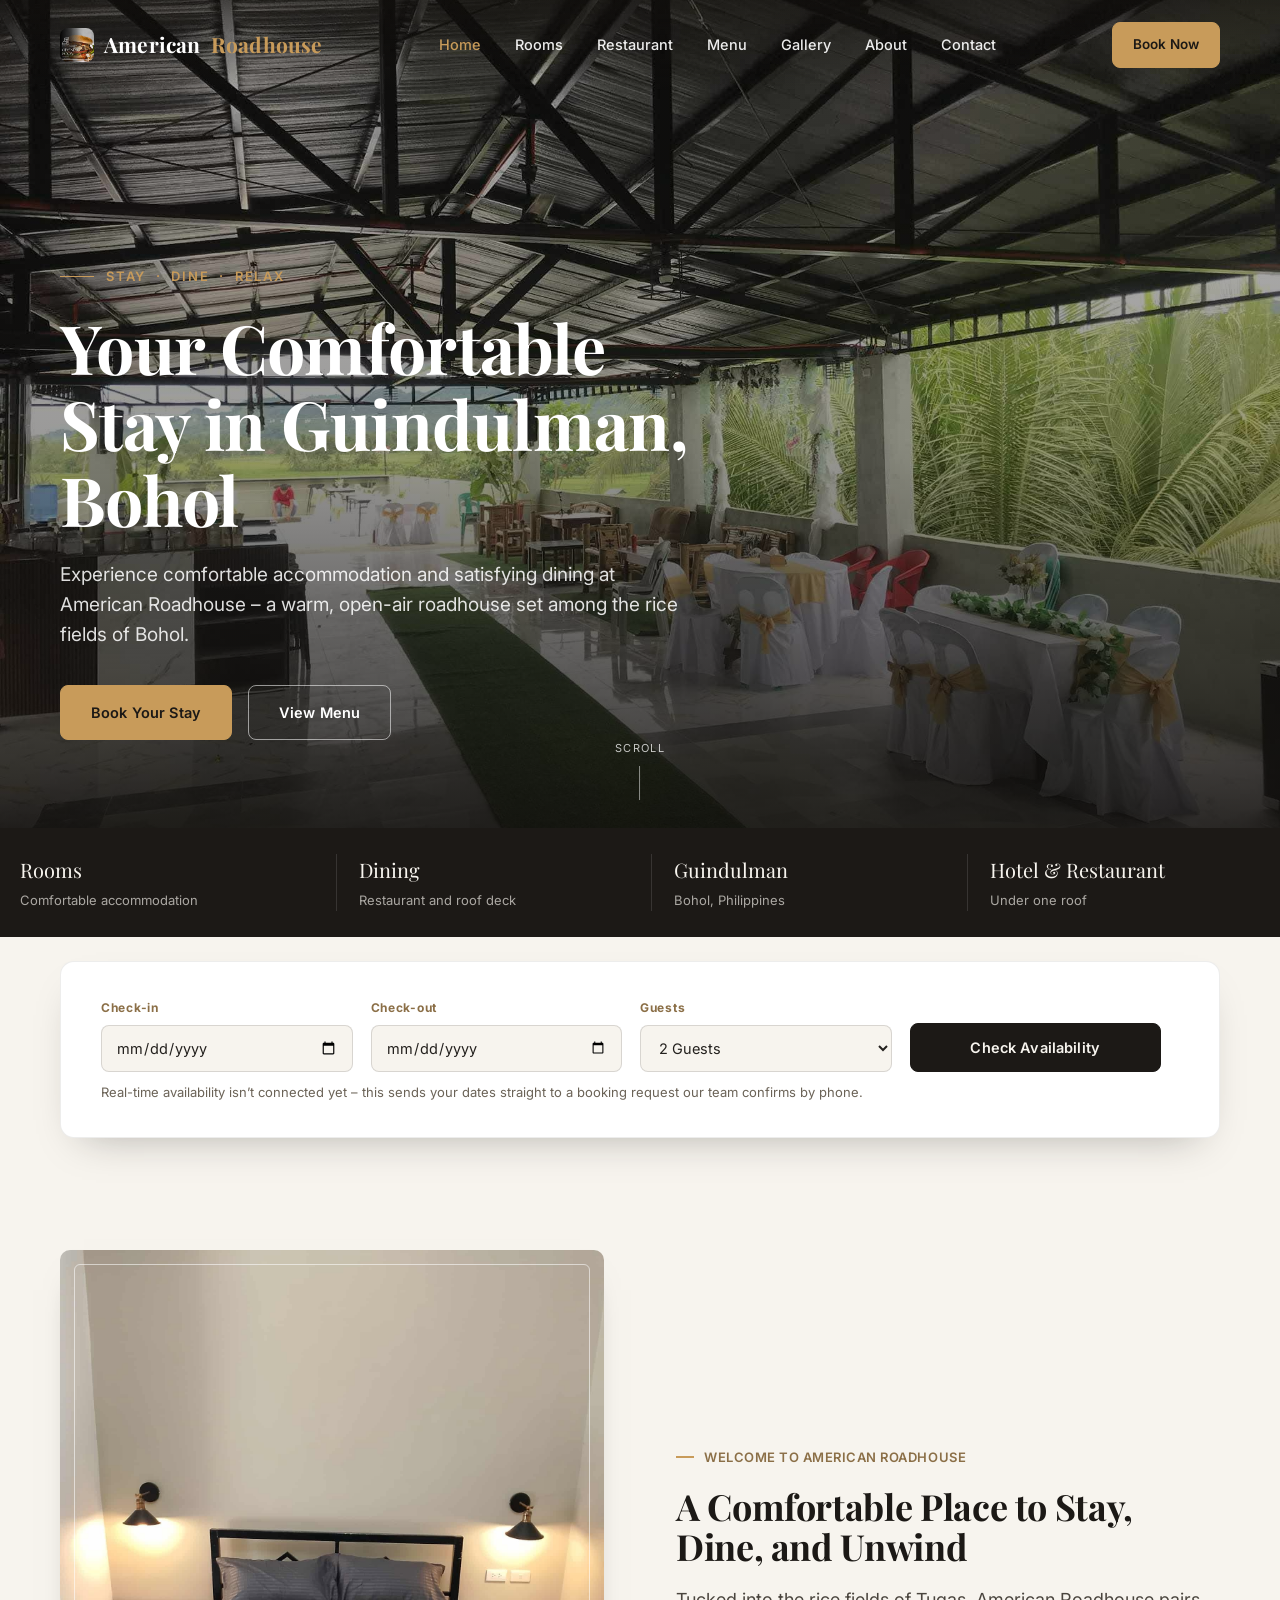
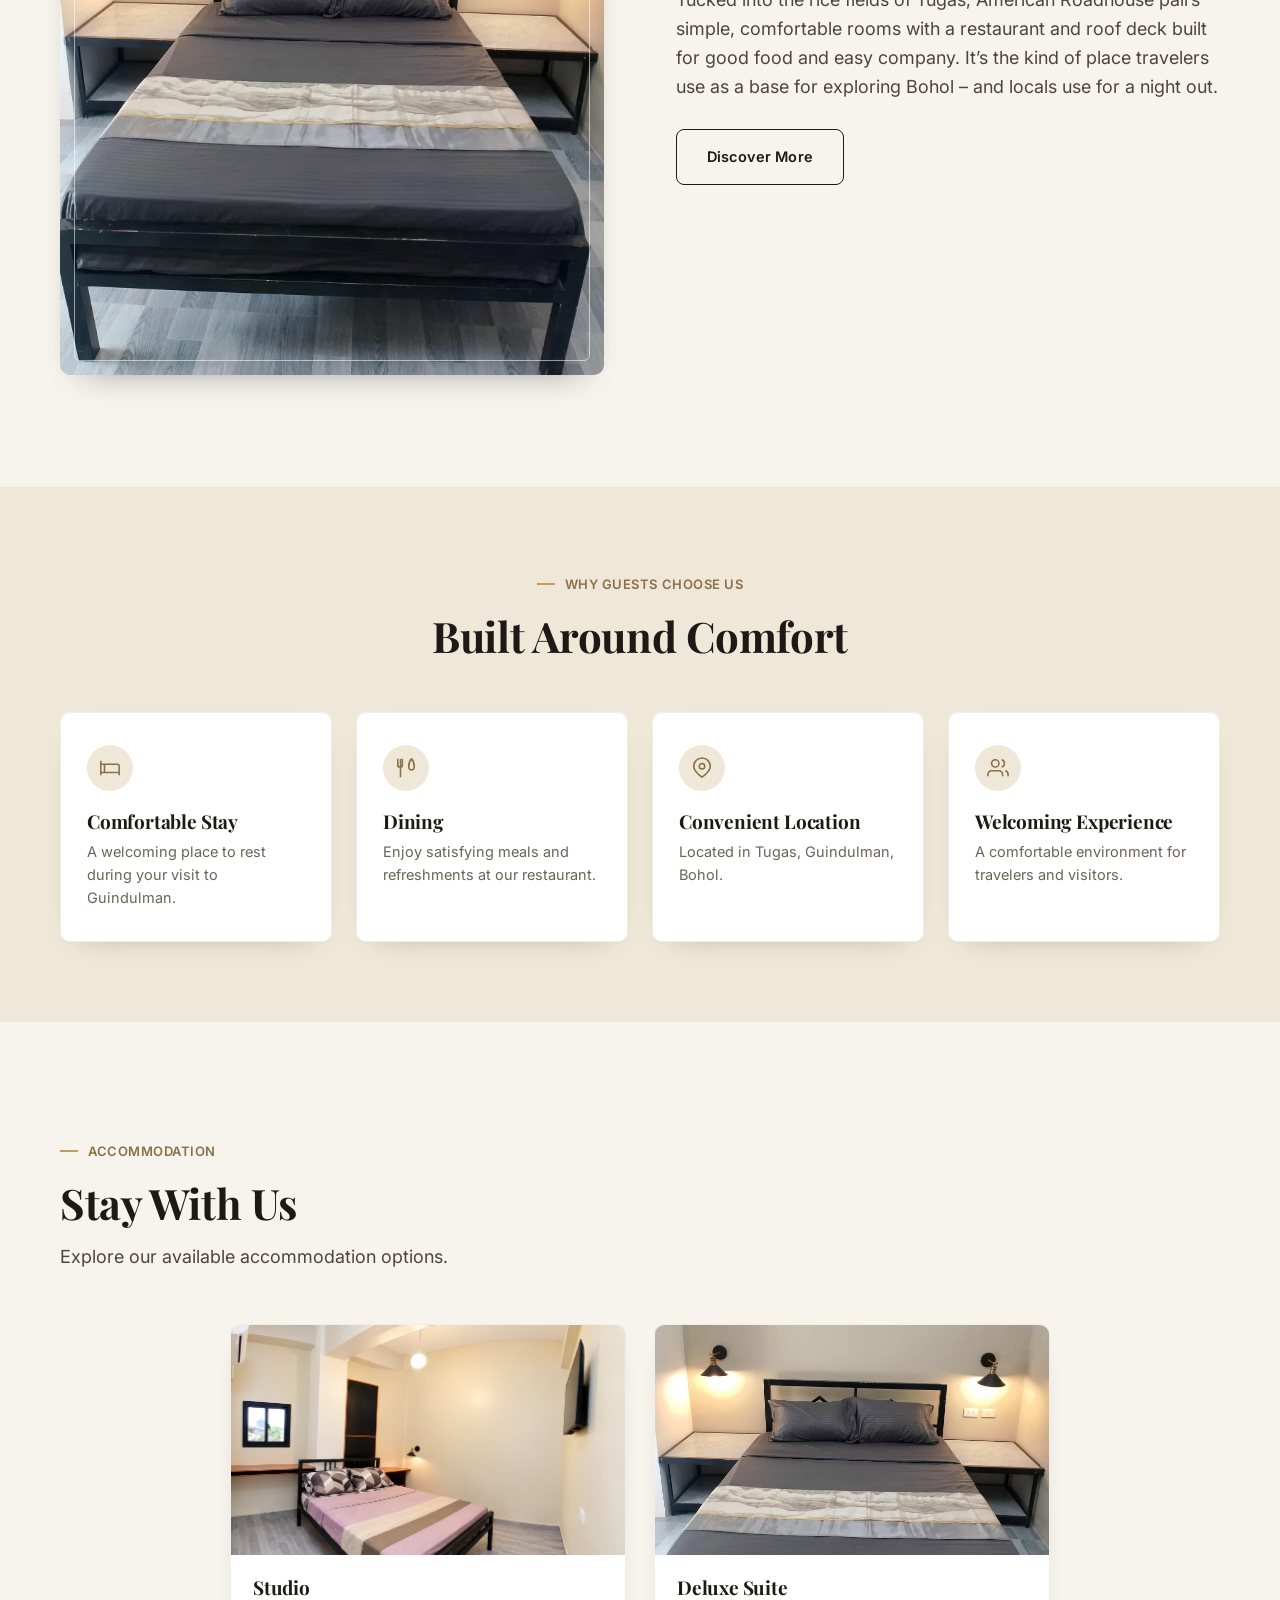
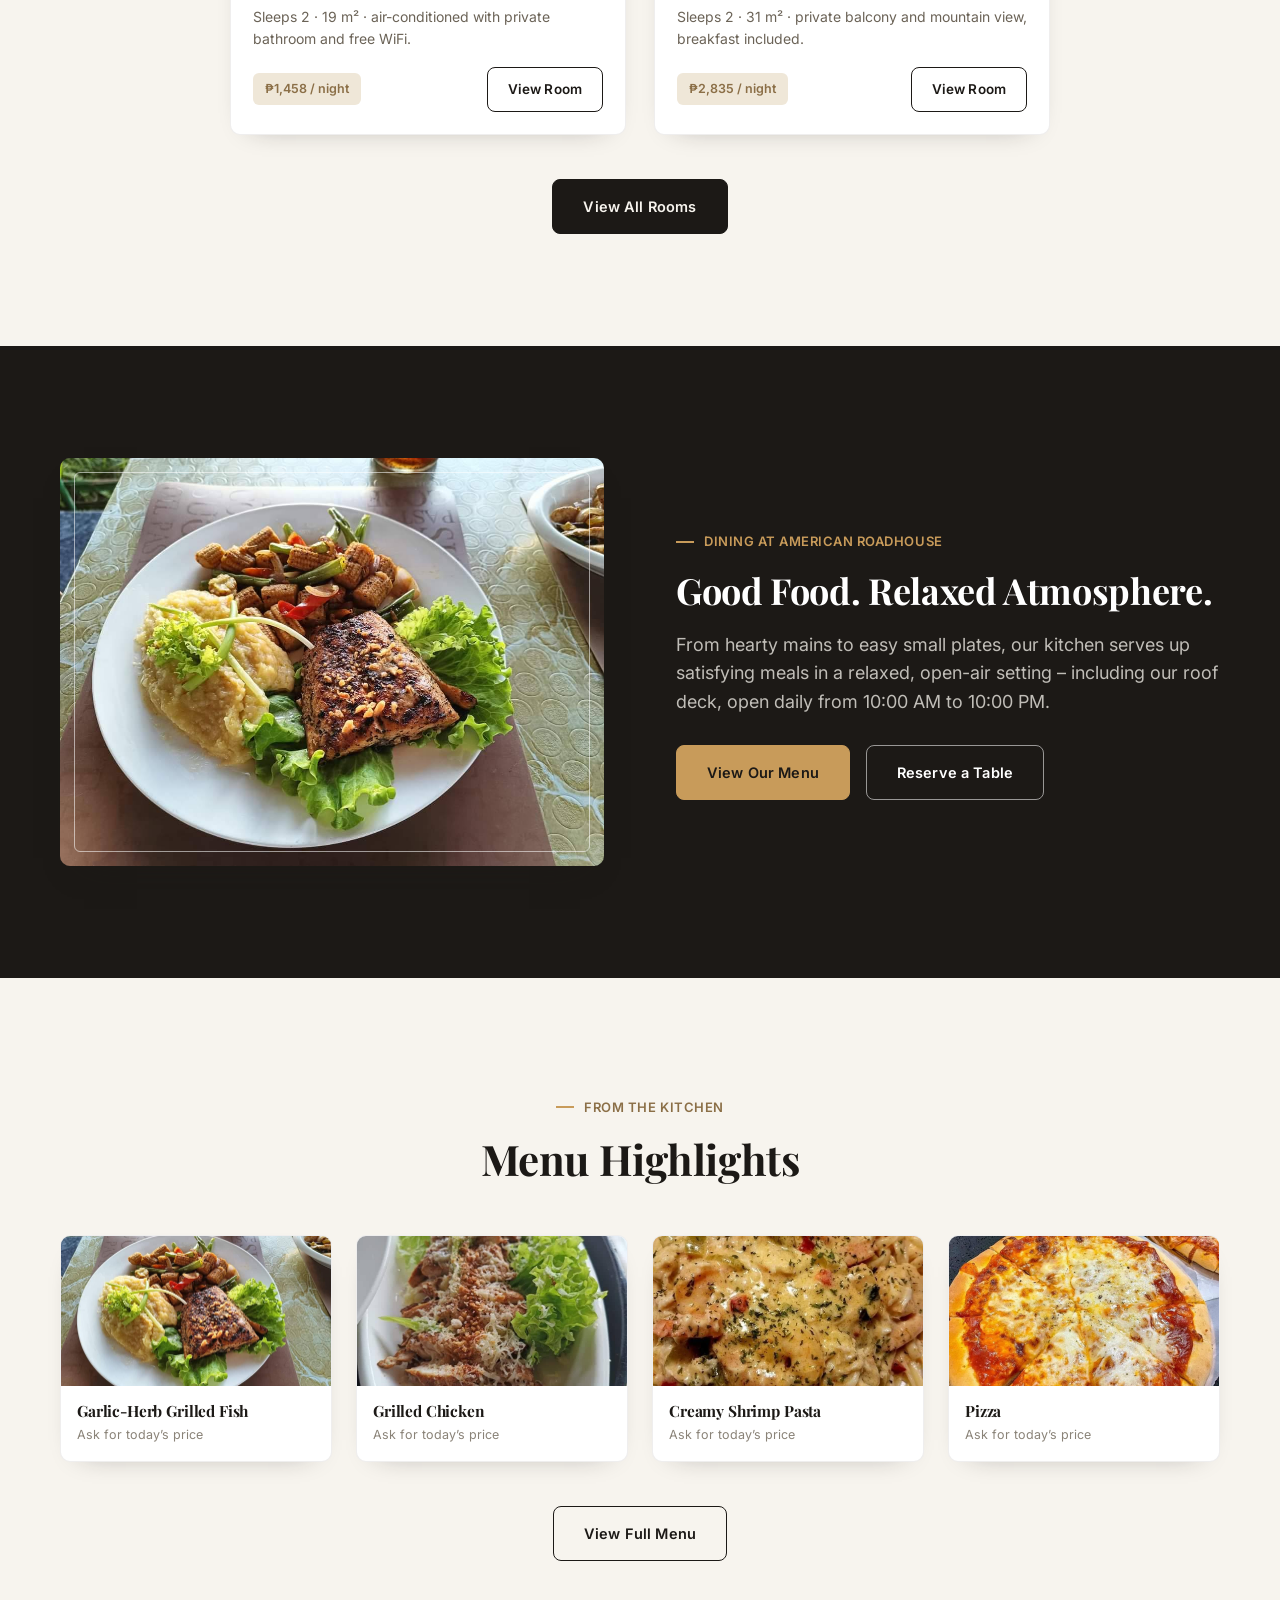
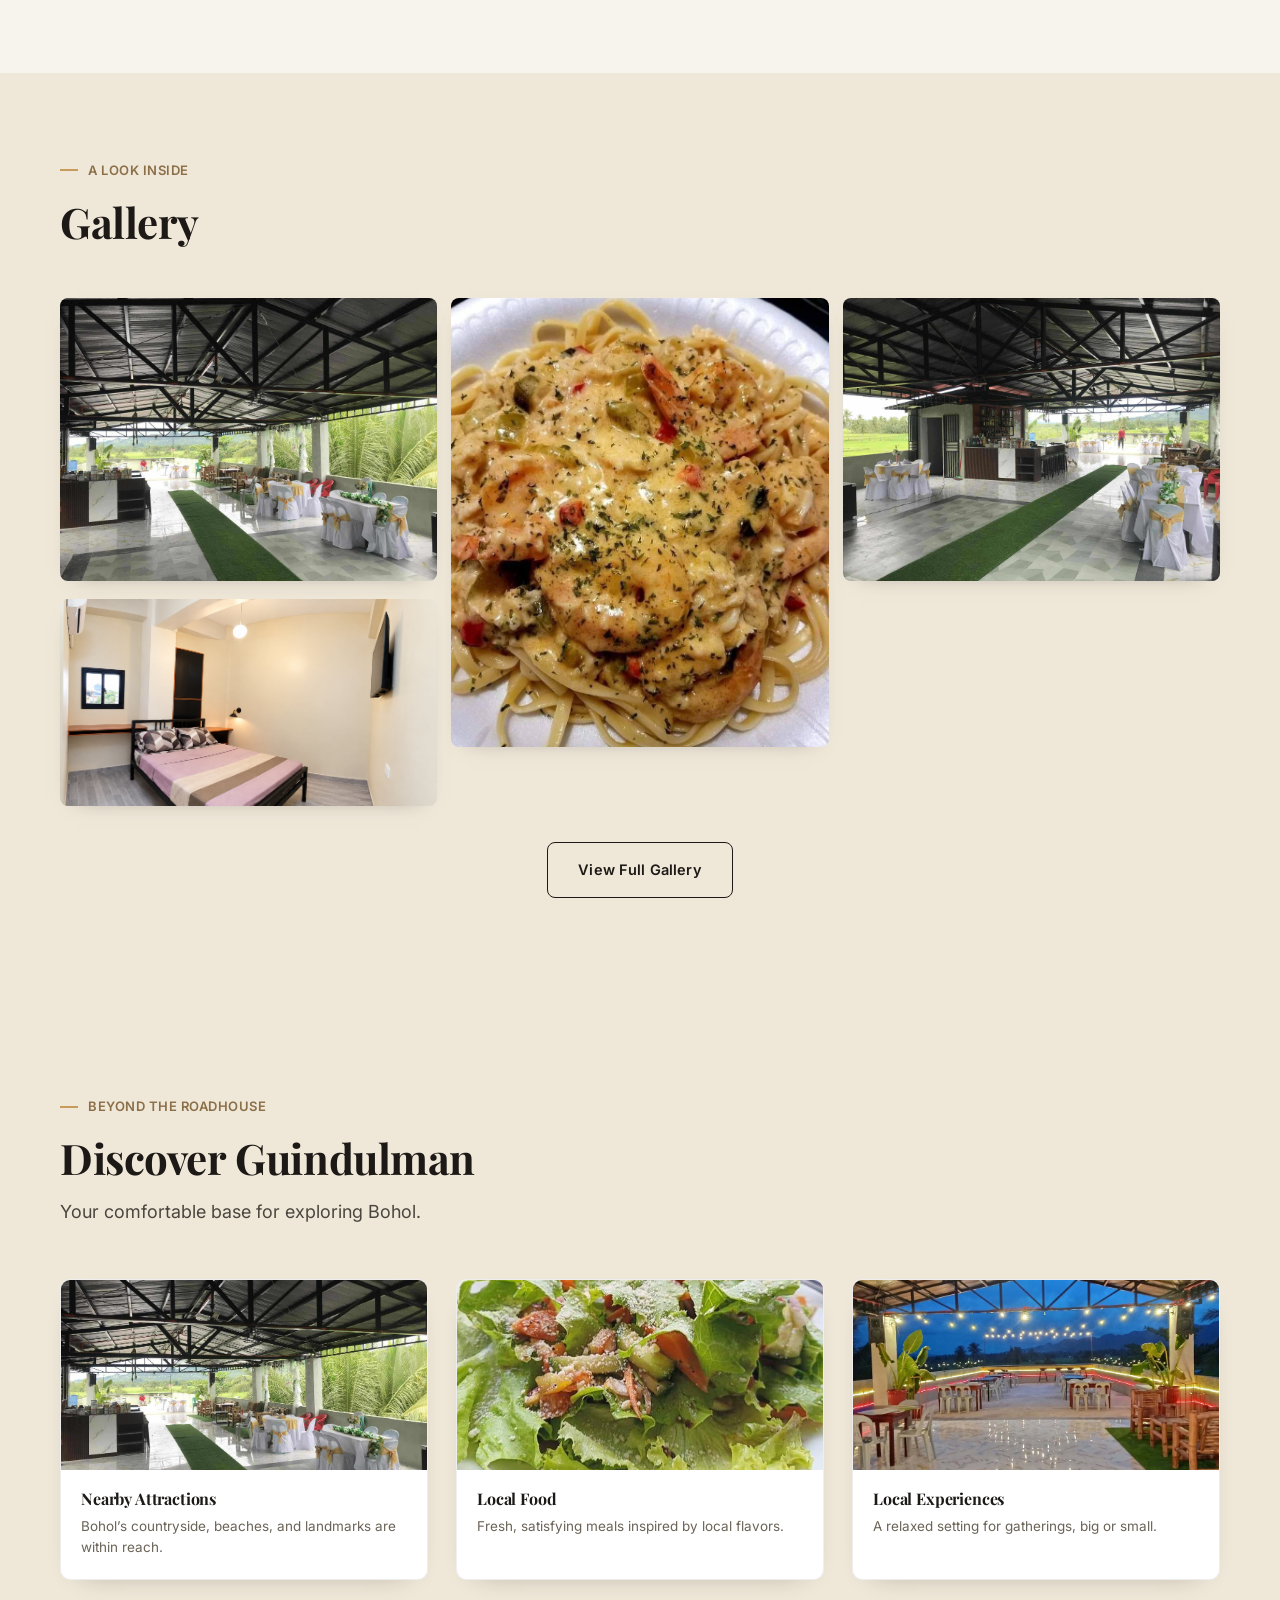
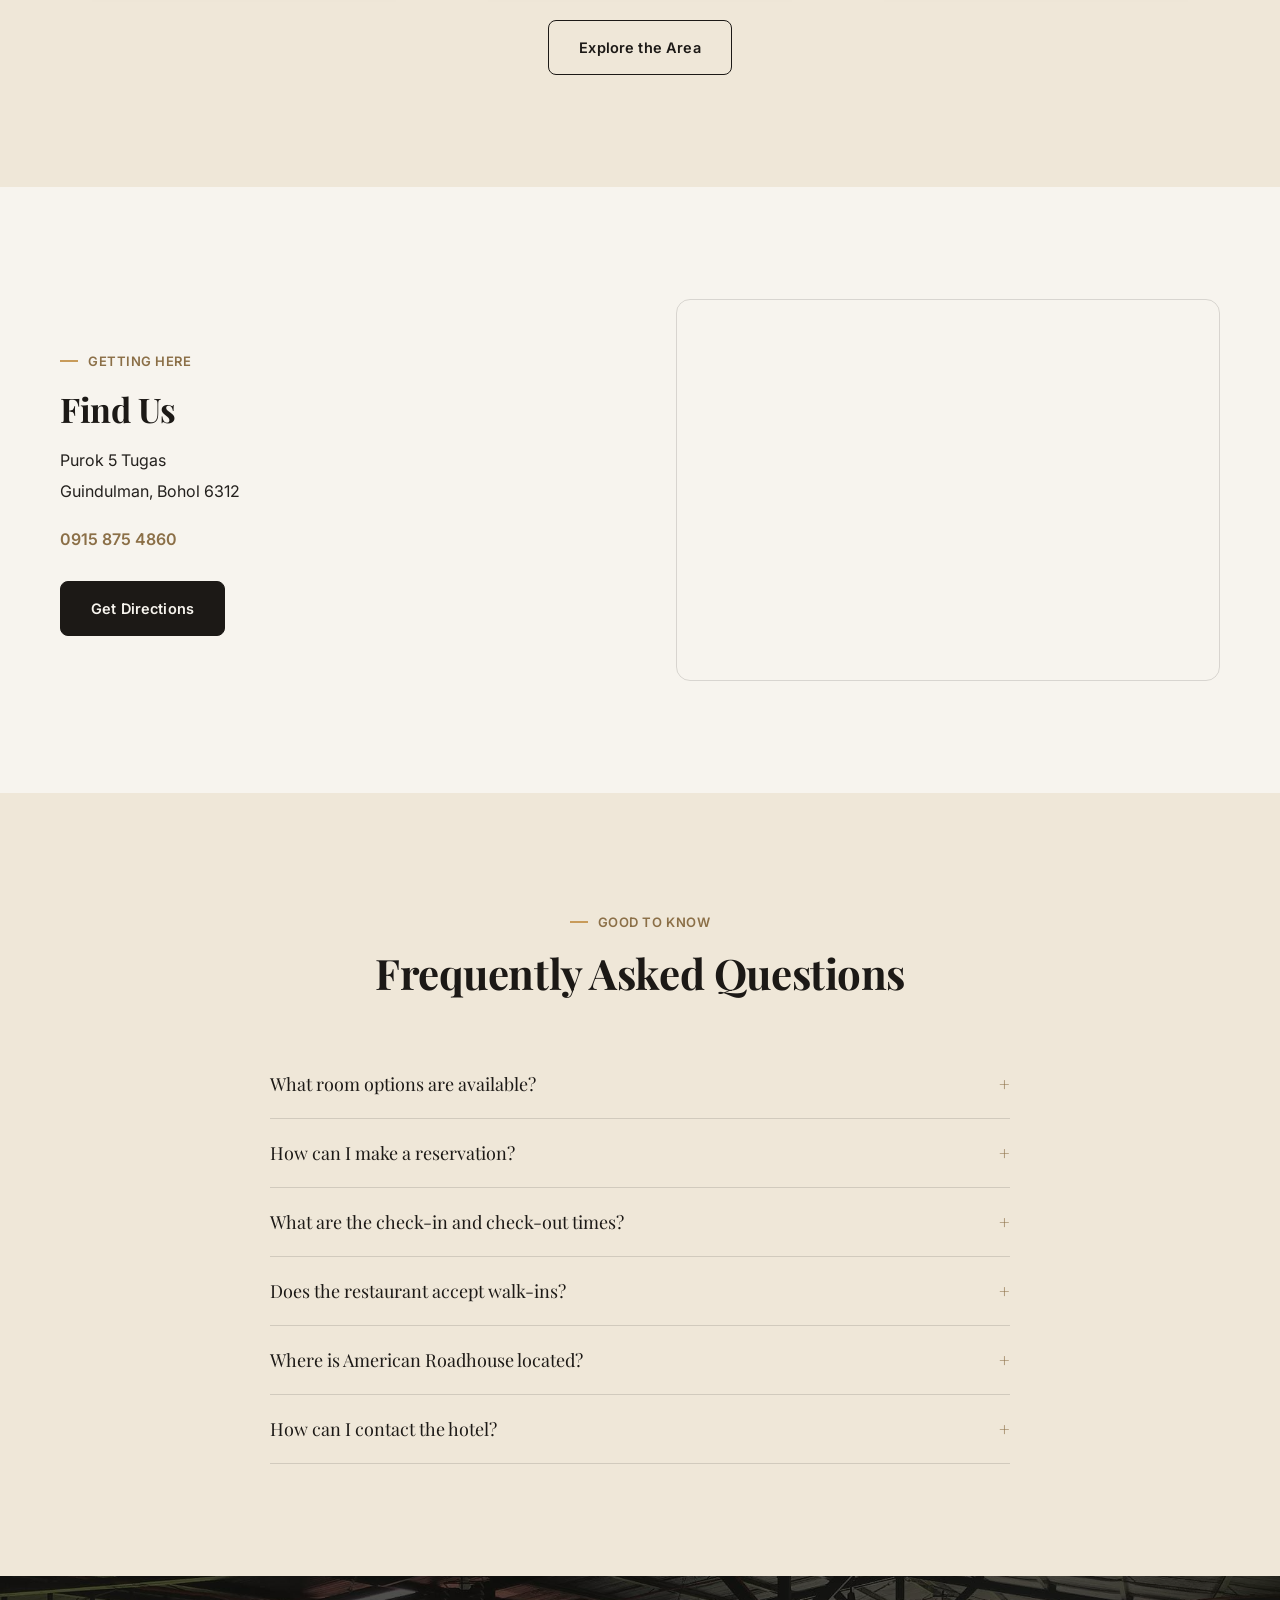
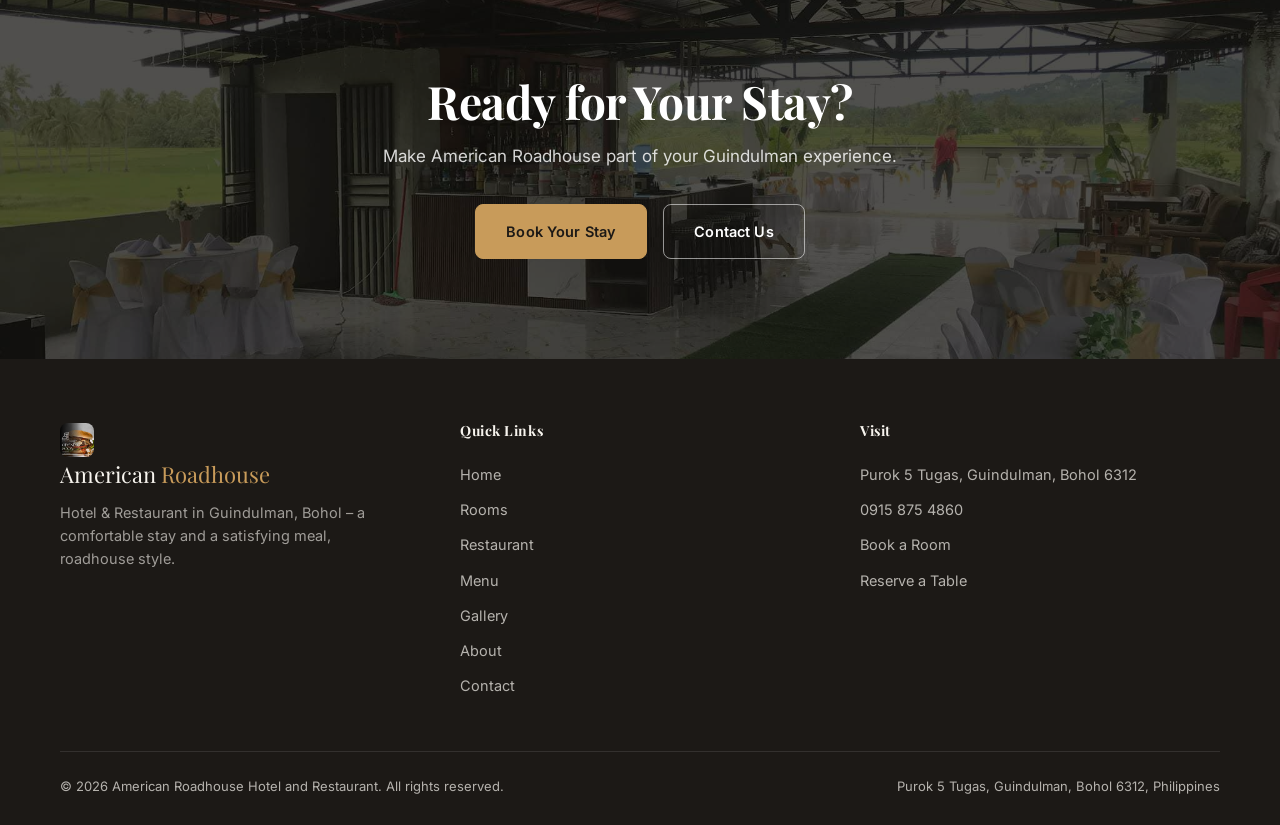
==== commit 73e58f5e: "ixed the homepage guest count" ====
--- a/index.html
+++ b/index.html
@@ -109,7 +109,7 @@
       <div class="trust-label">Bohol, Philippines</div>
     </div>
     <div class="trust-item">
-      <div class="tru st-value">Hotel &amp; Restaurant</div>
+      <div class="trust-value">Hotel &amp; Restaurant</div>
       <div class="trust-label">Under one roof</div>
     </div>
   </div>
@@ -130,10 +130,10 @@
       <div class="field">
         <label for="qa-guests">Guests</label>
         <select id="qa-guests">
-          <option>1 Guest</option>
-          <option selected>2 Guests</option>
-          <option>3 Guests</option>
-          <option>4+ Guests</option>
+          <option value="1">1 Guest</option>
+          <option value="2" selected>2 Guests</option>
+          <option value="3">3 Guests</option>
+          <option value="4">4+ Guests</option>
         </select>
       </div>
       <div class="field" style="grid-column: span 1;">
@@ -206,7 +206,6 @@
         <div style="padding:22px;">
           <div style="display:flex;justify-content:space-between;align-items:flex-start;">
             <h3 style="font-size:19px;">Studio</h3>
-            <span class="chip" style="background:var(--brass);color:var(--ink);">10% off</span>
           </div>
           <p style="color:#6b6357;font-size:14px;margin-top:8px;">Sleeps 2 &middot; 19 m&sup2; &middot; air-conditioned with private bathroom and free WiFi.</p>
           <div style="display:flex;justify-content:space-between;align-items:center;margin-top:16px;">
@@ -220,7 +219,6 @@
         <div style="padding:22px;">
           <div style="display:flex;justify-content:space-between;align-items:flex-start;">
             <h3 style="font-size:19px;">Deluxe Suite</h3>
-            <span class="chip" style="background:var(--brass);color:var(--ink);">10% off</span>
           </div>
           <p style="color:#6b6357;font-size:14px;margin-top:8px;">Sleeps 2 &middot; 31 m&sup2; &middot; private balcony and mountain view, breakfast included.</p>
           <div style="display:flex;justify-content:space-between;align-items:center;margin-top:16px;">
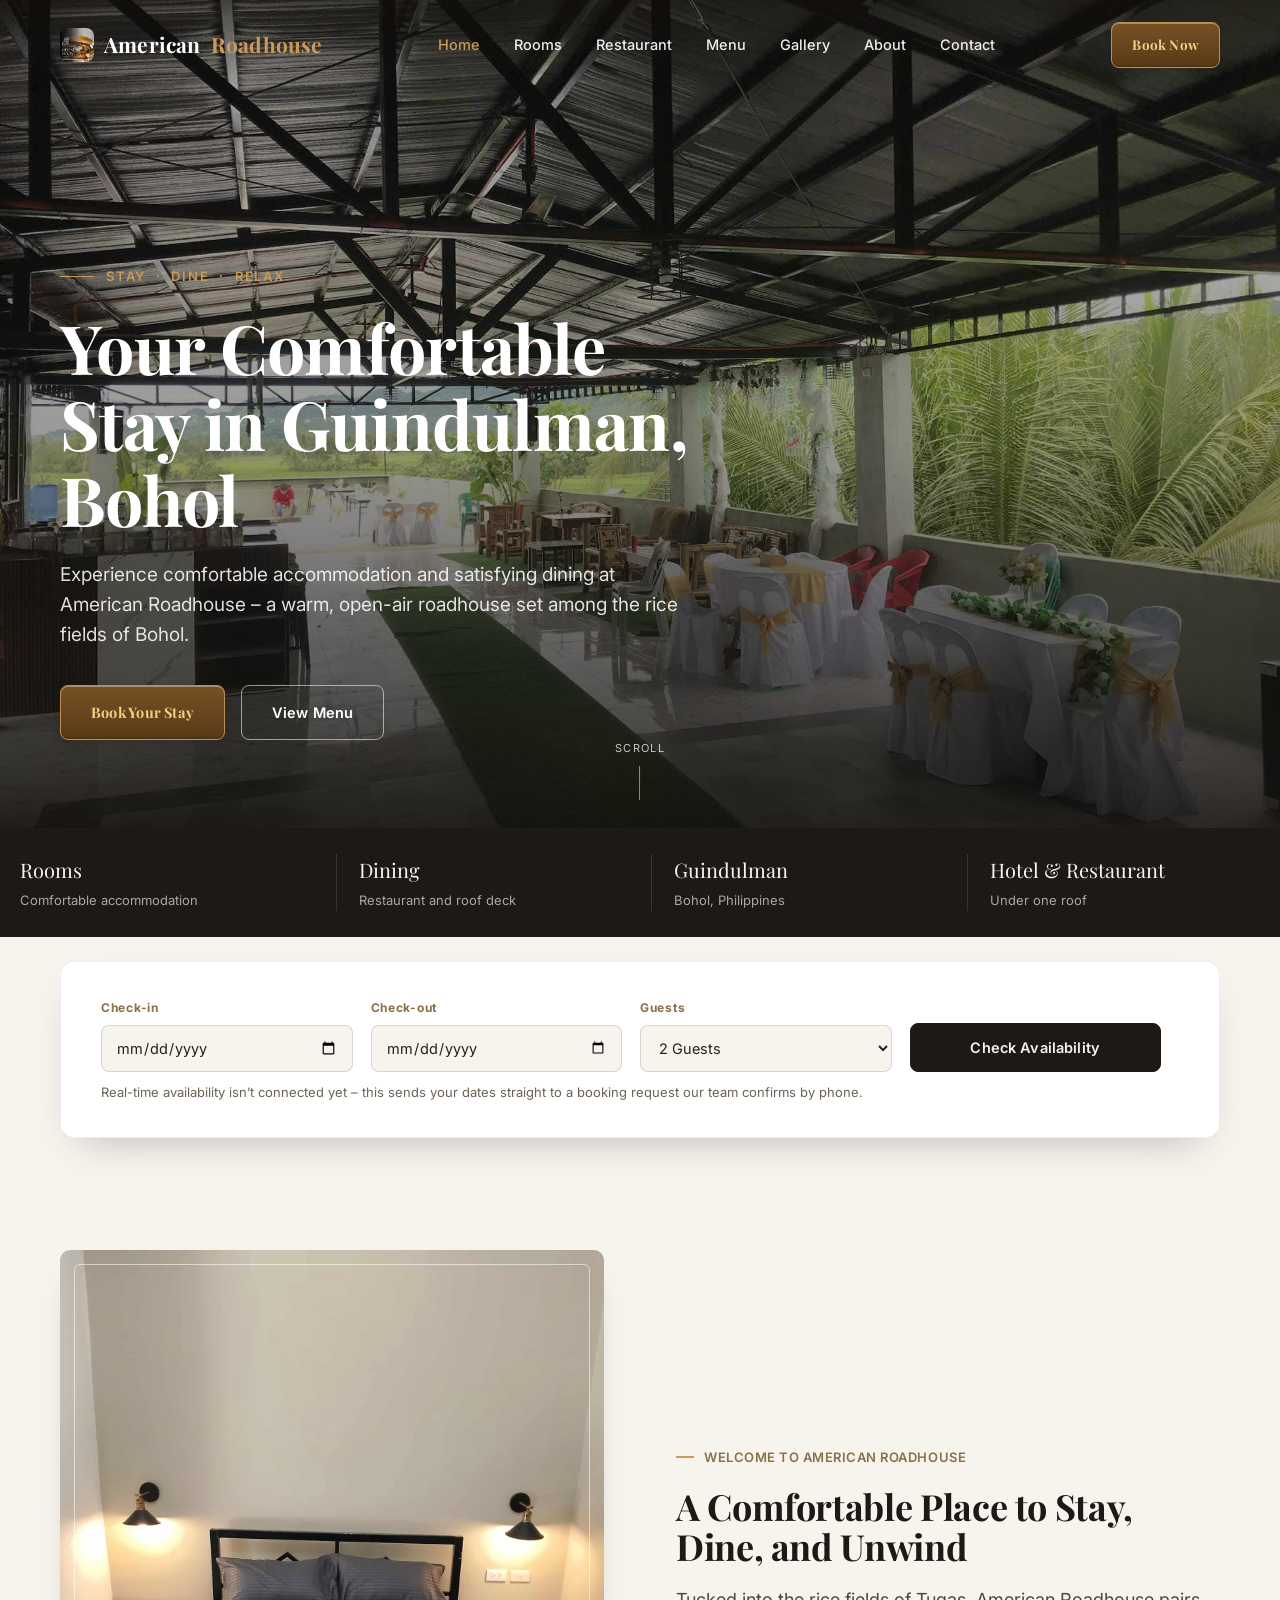
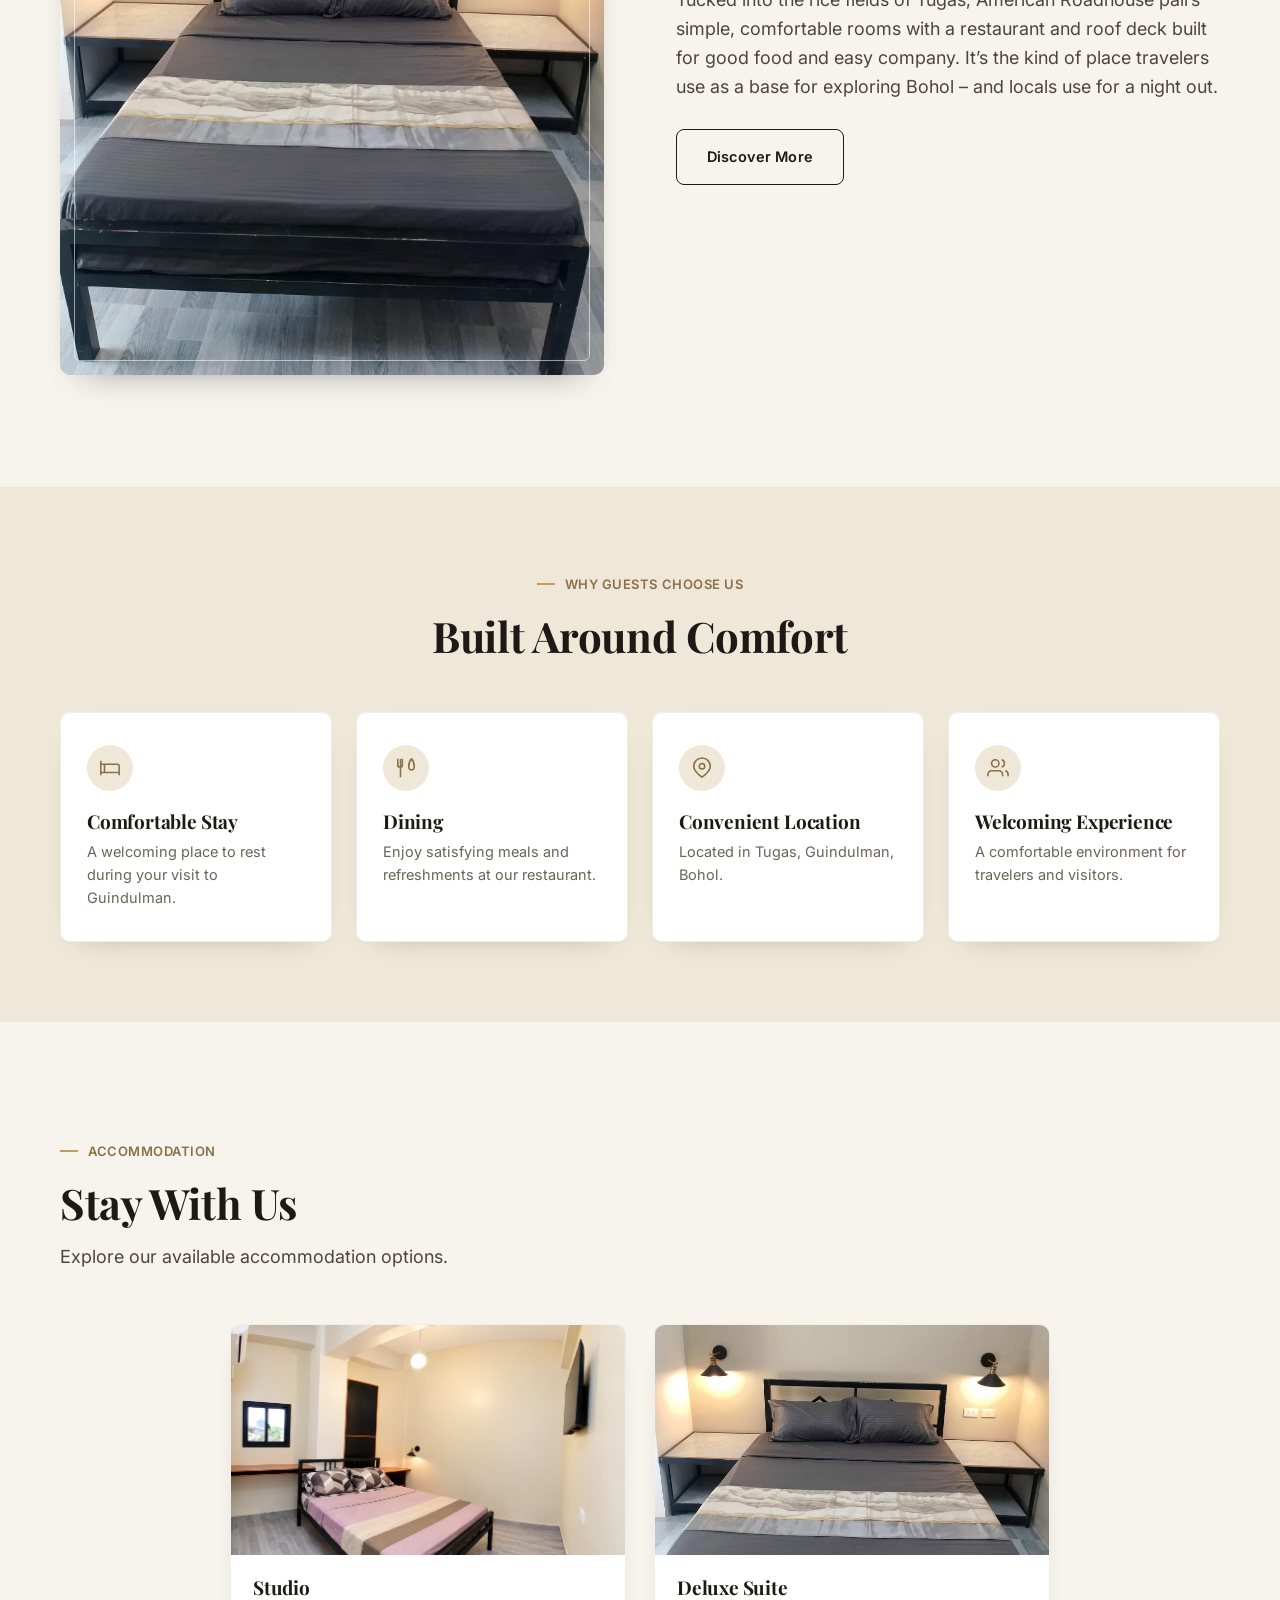
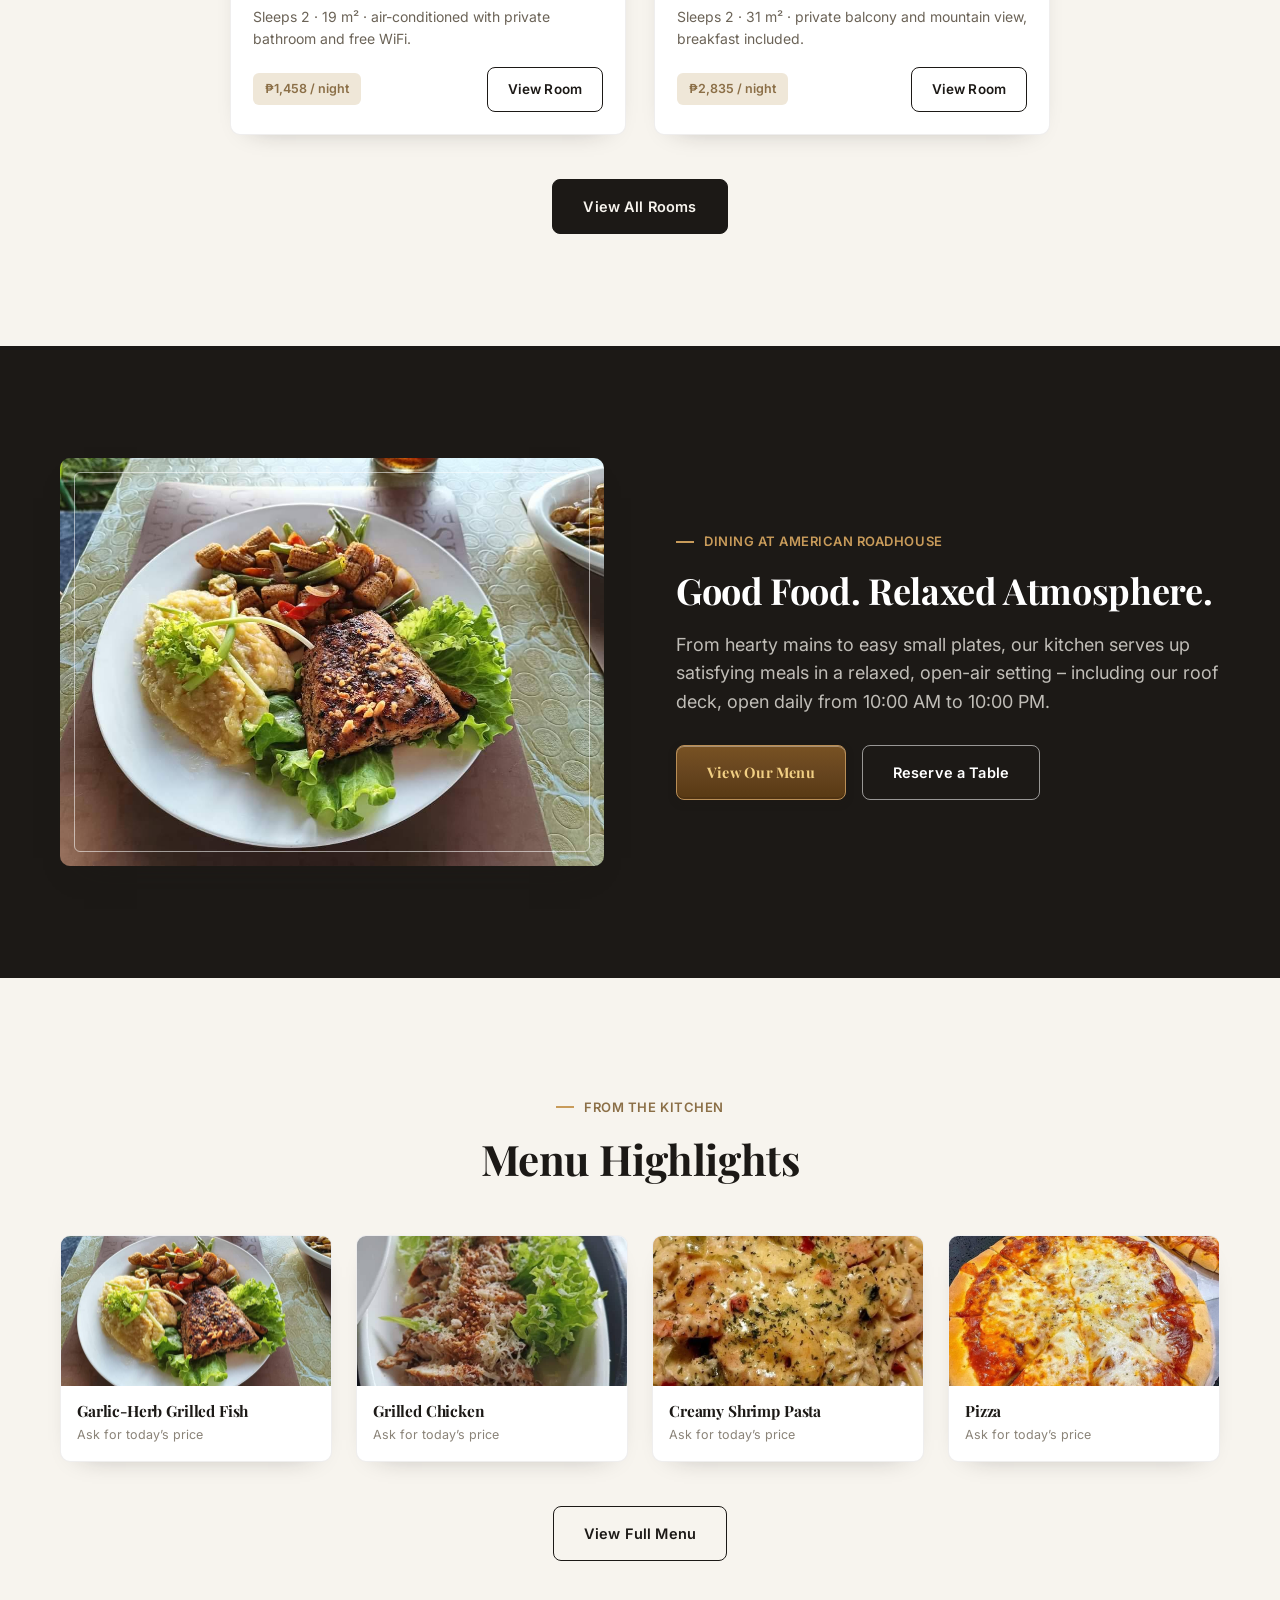
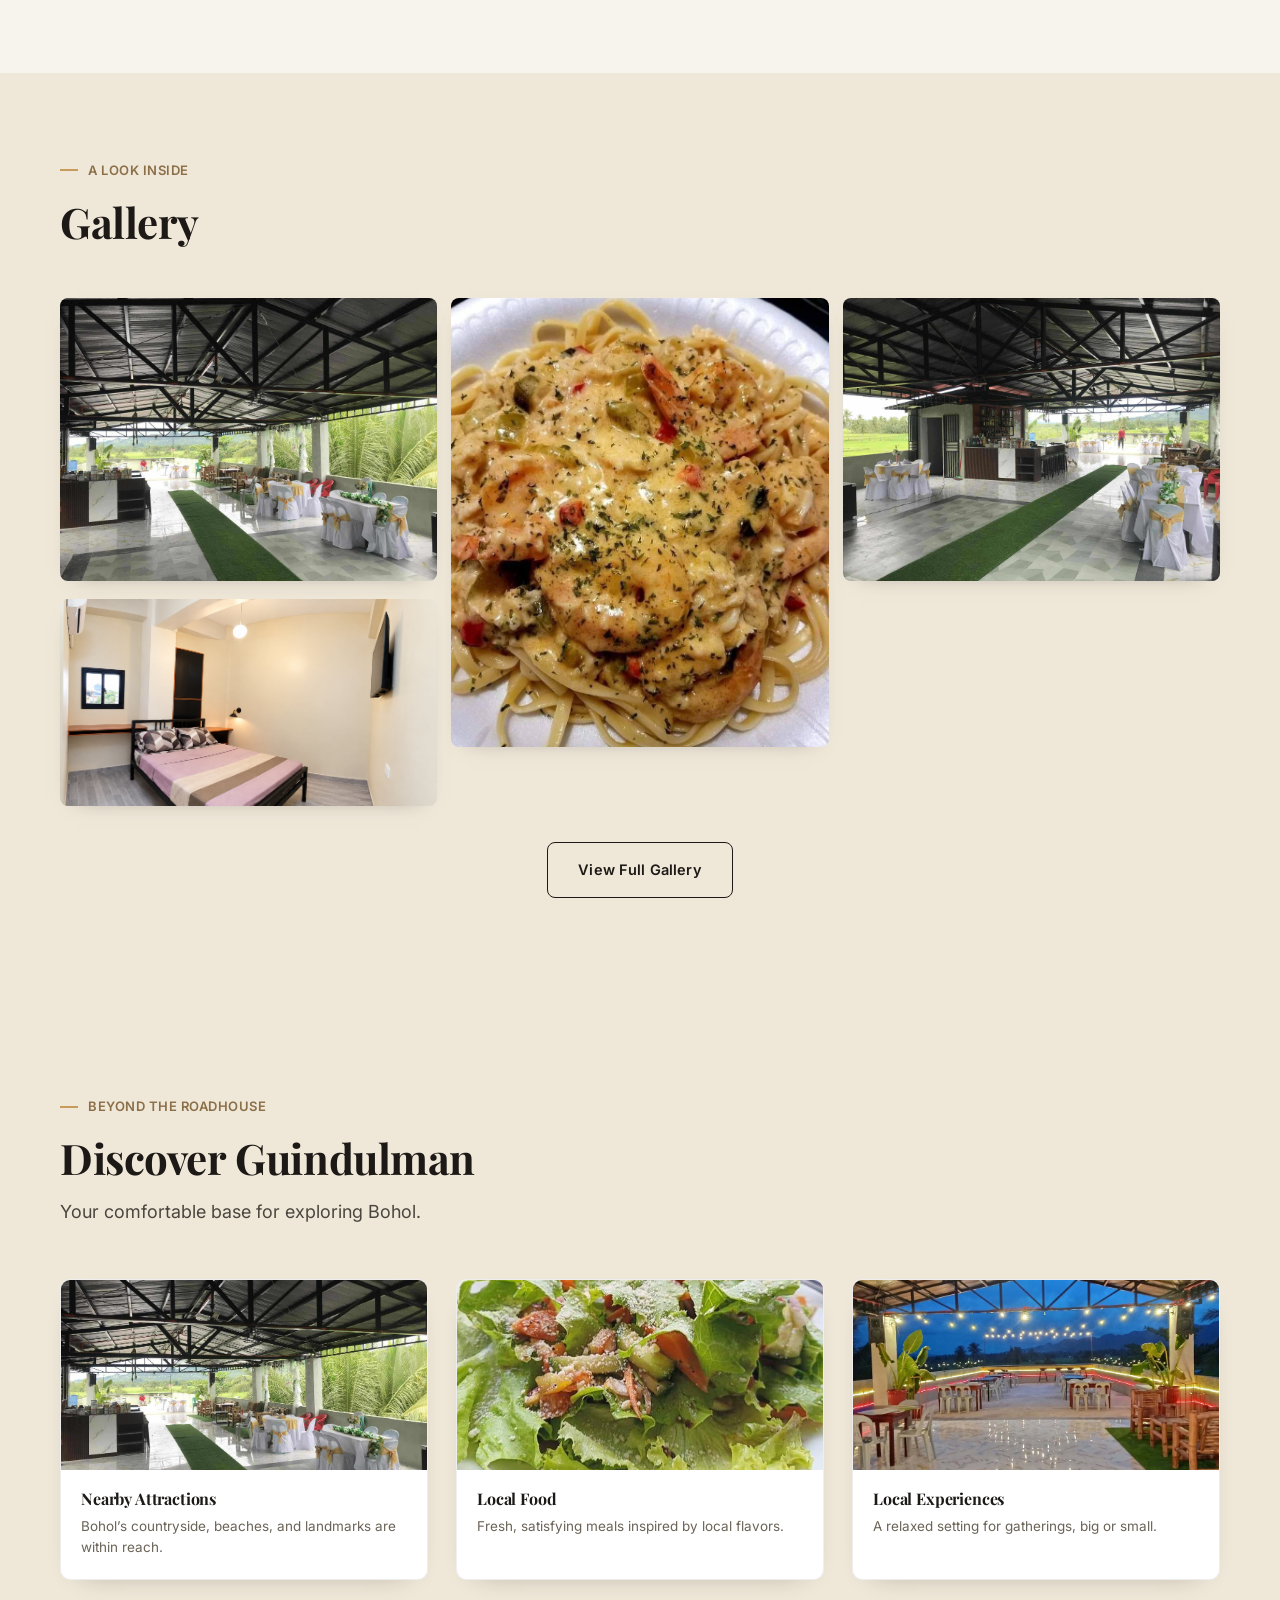
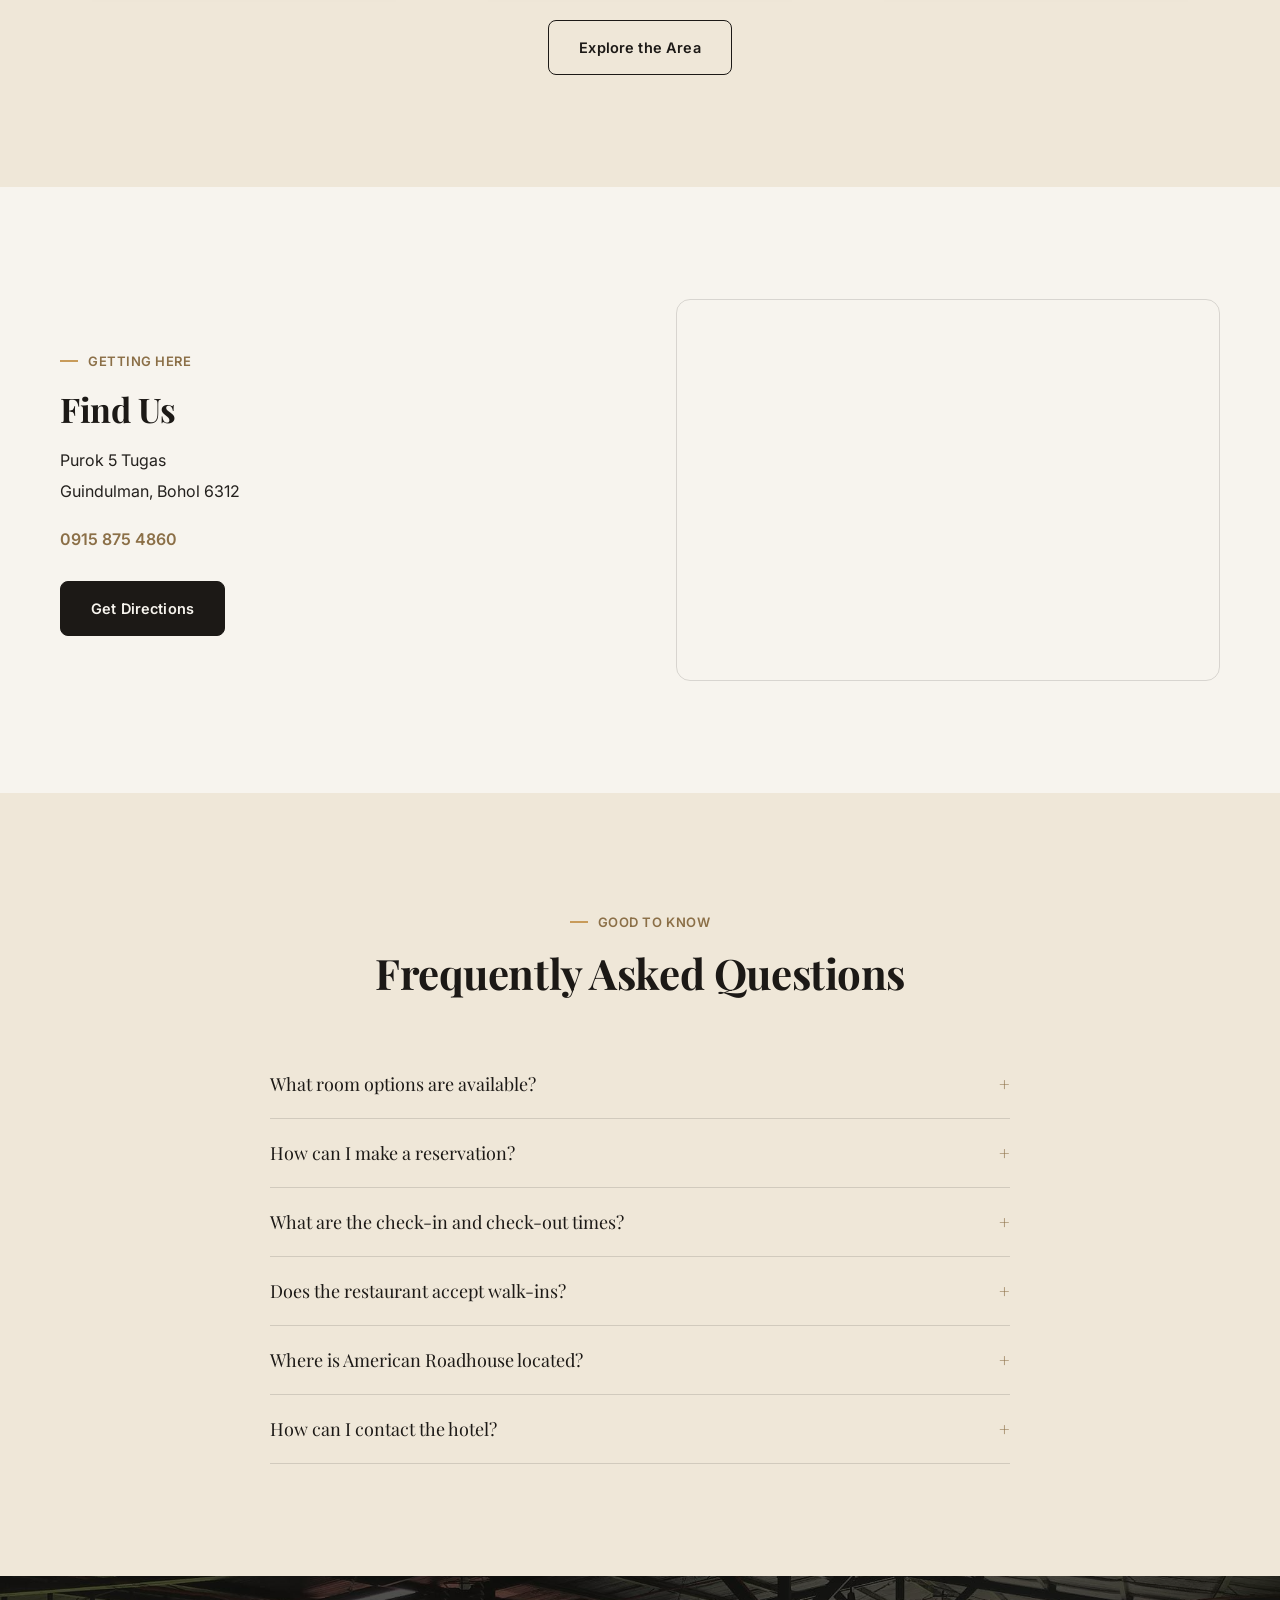
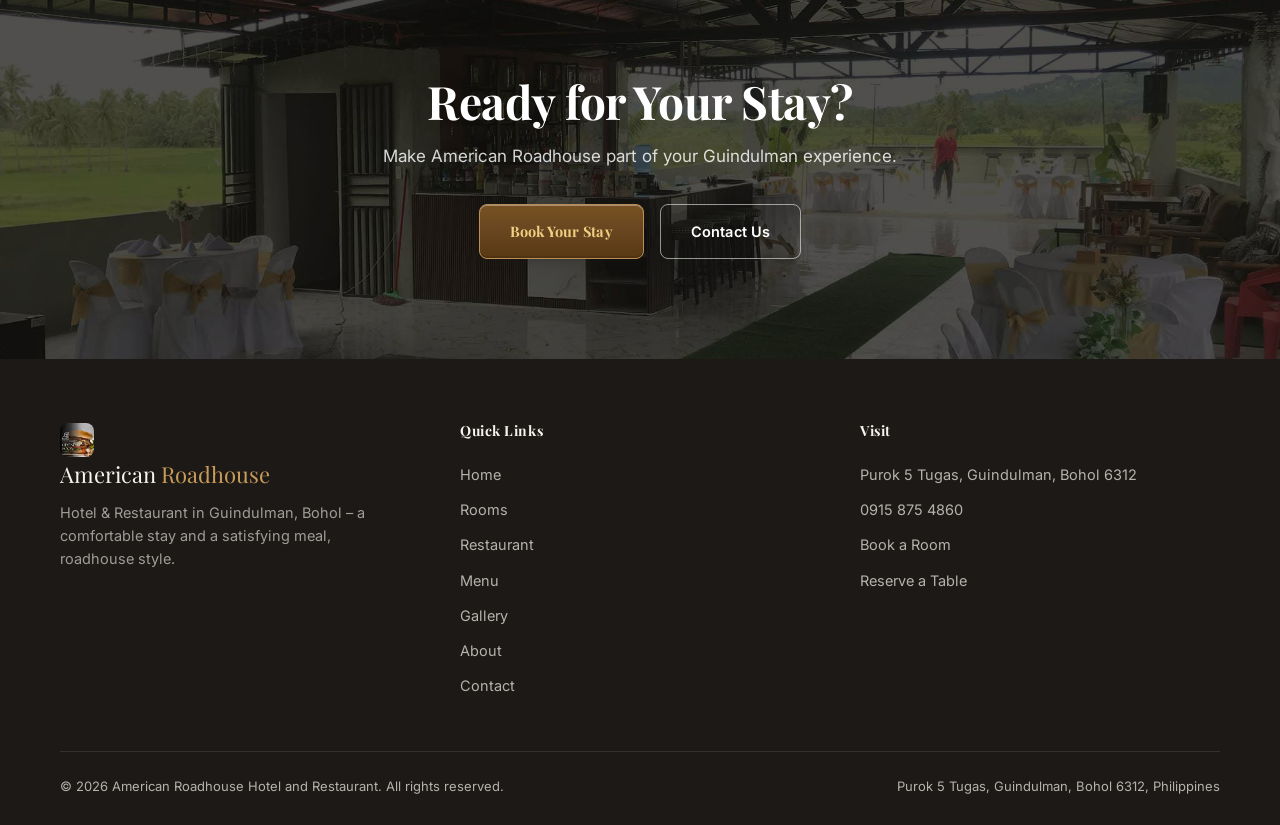
==== commit e7dc7db3: "font configurations" ====
--- a/index.html
+++ b/index.html
@@ -5,6 +5,7 @@
 <meta name="viewport" content="width=device-width, initial-scale=1.0">
 <title>American Roadhouse Hotel & Restaurant | Guindulman, Bohol</title>
 <meta name="description" content="Stay and dine at American Roadhouse Hotel & Restaurant in Guindulman, Bohol. Explore our rooms, restaurant, menu, location, and booking options.">
+<link rel="canonical" href="https://moralportfolio.crapeling29.workers.dev/">
 <link rel="icon" type="image/png" sizes="32x32" href="assets/brand/favicon-32.png">
 <link rel="icon" type="image/png" sizes="16x16" href="assets/brand/favicon-16.png">
 <link rel="apple-touch-icon" sizes="180x180" href="assets/brand/favicon-180.png">
@@ -12,7 +13,8 @@
 <meta property="og:title" content="American Roadhouse Hotel & Restaurant | Guindulman, Bohol">
 <meta property="og:description" content="Stay and dine at American Roadhouse Hotel & Restaurant in Guindulman, Bohol. Explore our rooms, restaurant, menu, location, and booking options.">
 <meta property="og:type" content="website">
-<meta property="og:image" content="assets/venue/roofdeck-wide-1.jpg">
+<meta property="og:url" content="https://moralportfolio.crapeling29.workers.dev/">
+<meta property="og:image" content="https://moralportfolio.crapeling29.workers.dev/assets/venue/roofdeck-wide-1.jpg">
 <link rel="preconnect" href="https://fonts.googleapis.com">
 <link rel="preconnect" href="https://fonts.gstatic.com" crossorigin>
 <link href="https://fonts.googleapis.com/css2?family=Playfair+Display:wght@500;600;700&family=Inter:wght@400;500;600;700&display=swap" rel="stylesheet">
@@ -22,7 +24,7 @@
   "@context": "https://schema.org",
   "@type": "LodgingBusiness",
   "name": "American Roadhouse Hotel and Restaurant",
-  "image": "assets/venue/roofdeck-wide-1.jpg",
+  "image": "https://moralportfolio.crapeling29.workers.dev/assets/venue/roofdeck-wide-1.jpg",
   "telephone": "+63-915-875-4860",
   "address": {
     "@type": "PostalAddress",
--- a/assets/css/style.css
+++ b/assets/css/style.css
@@ -131,11 +131,36 @@
   color: var(--ink);
 }
 .btn-brass{
-  background: var(--brass);
-  color: var(--ink);
-  border-color: var(--brass);
-}
-.btn-brass:hover{ background: var(--brass-dark); }
+  position:relative;
+  isolation:isolate;
+  overflow:hidden;
+  background:linear-gradient(180deg,#785223 0%,#67451F 50%,#583913 100%);
+  color:#F1CF83;
+  font-family:'Playfair Display',Georgia,serif;
+  font-weight:700;
+  letter-spacing:.015em;
+  border-color:#B98E56;
+  box-shadow:inset 0 1px 0 rgba(255,255,255,.35), inset 0 -2px 0 rgba(48,29,10,.22), 0 3px 8px rgba(28,25,22,.2);
+}
+.btn-brass::after{
+  content:"";
+  position:absolute;
+  z-index:-1;
+  top:-80%;
+  bottom:-80%;
+  left:-35%;
+  width:24%;
+  transform:translateX(-180%) skewX(-24deg);
+  background:linear-gradient(90deg,transparent,rgba(255,255,255,.55),transparent);
+  transition:transform .65s ease;
+  pointer-events:none;
+}
+.btn-brass:hover{
+  background:linear-gradient(180deg,#7A5425 0%,#6B4922 50%,#5B3C16 100%);
+  box-shadow:inset 0 1px 0 rgba(255,255,255,.45), inset 0 -2px 0 rgba(48,29,10,.2), 0 7px 16px rgba(28,25,22,.26);
+}
+.btn-brass:hover::after{ transform:translateX(650%) skewX(-24deg); }
+.btn-brass:focus-visible{ outline:3px solid rgba(255,255,255,.9); outline-offset:3px; }
 .btn-block{ width:100%; }
 .btn-sm{ padding: 11px 20px; font-size:13.5px; }
 
@@ -257,7 +282,16 @@
   justify-content:center;
   gap:8px;
 }
-#mobile-bottom-bar a.bar-book{ background: var(--brass); color: var(--ink); }
+#mobile-bottom-bar a.bar-book{
+  position:relative;
+  overflow:hidden;
+  background:linear-gradient(180deg,#785223 0%,#67451F 50%,#583913 100%);
+  color:#F1CF83;
+  font-family:'Playfair Display',Georgia,serif;
+  font-weight:700;
+  letter-spacing:.015em;
+  box-shadow:inset 0 1px 0 rgba(255,255,255,.35);
+}
 body{ padding-bottom: 62px; }
 @media (min-width:1024px){ body{ padding-bottom:0; } }
 
@@ -722,6 +756,7 @@
 @media (prefers-reduced-motion:reduce){
   .card,.testimonial-card,.feature-card,.card > img,.framed-img img,
   .gallery-item img,.btn{transition:none!important;}
+  .btn-brass::after{transition:none!important;}
 }
 
 
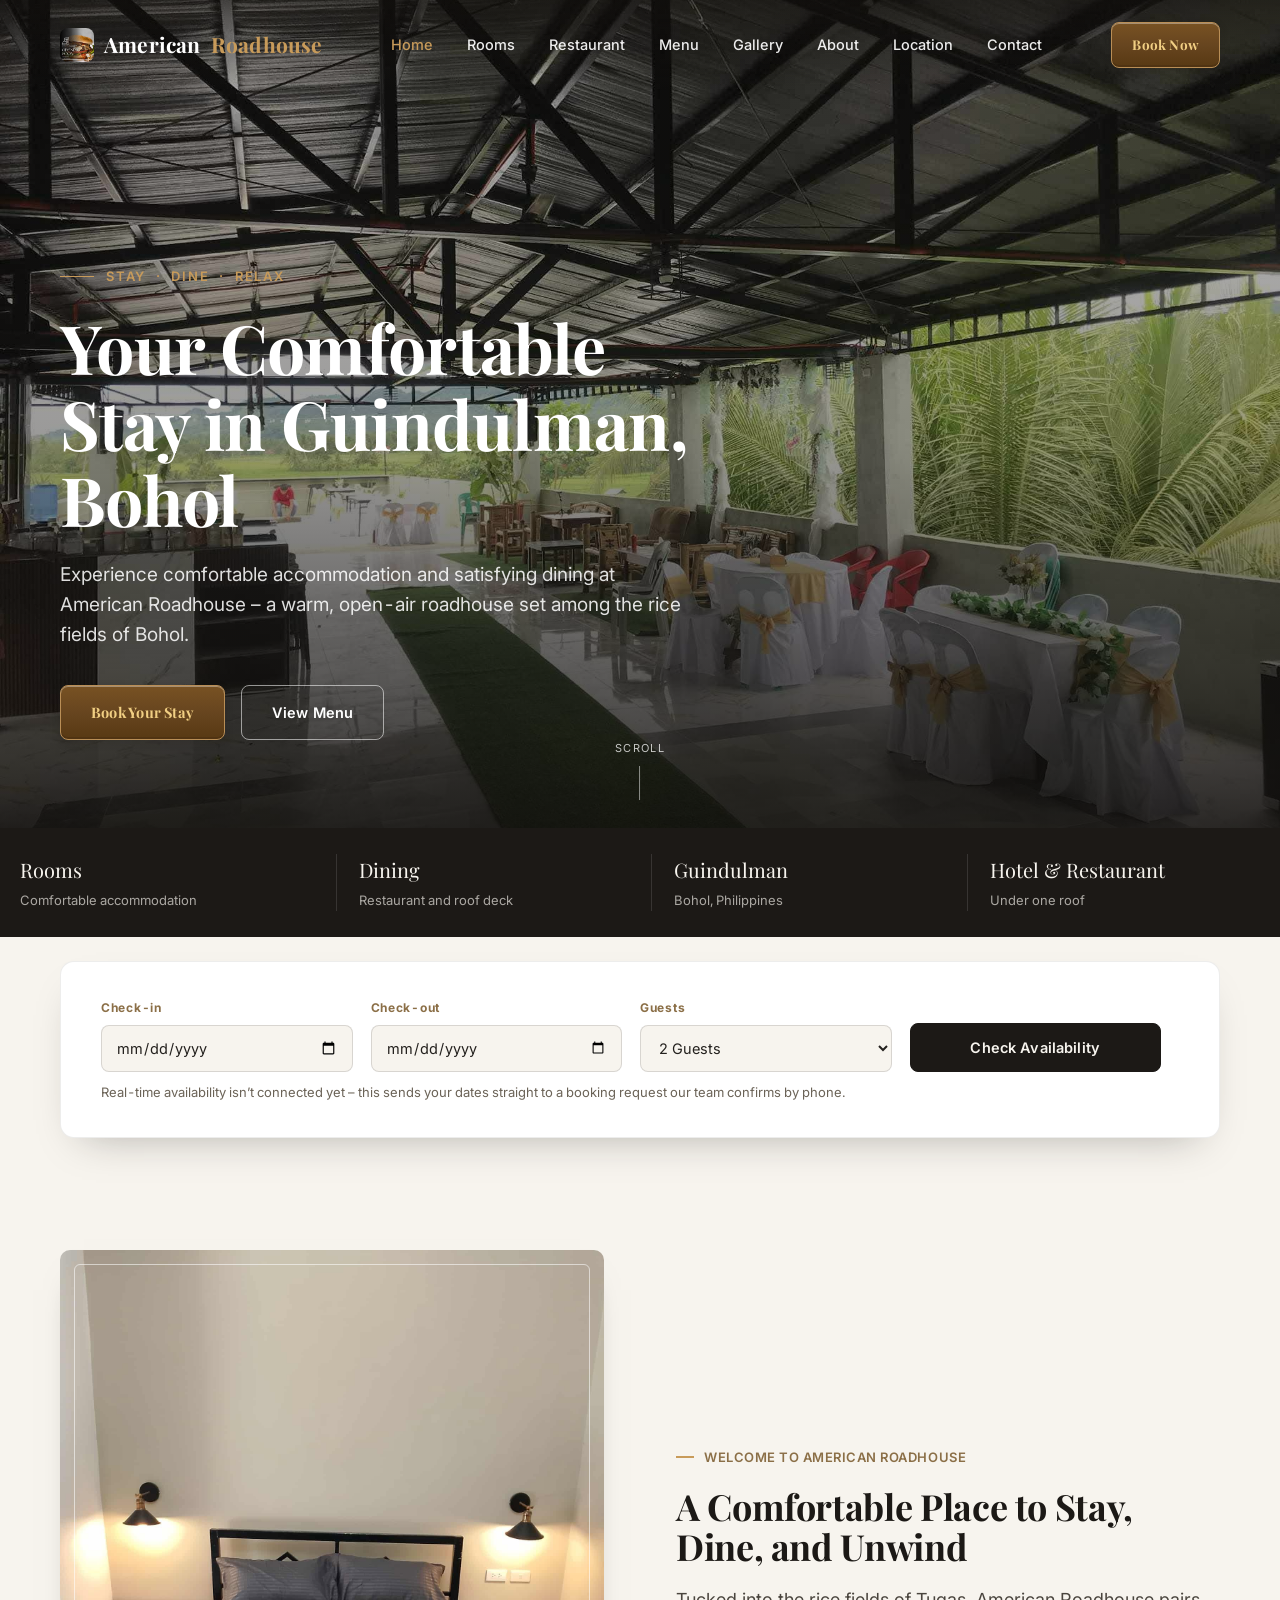
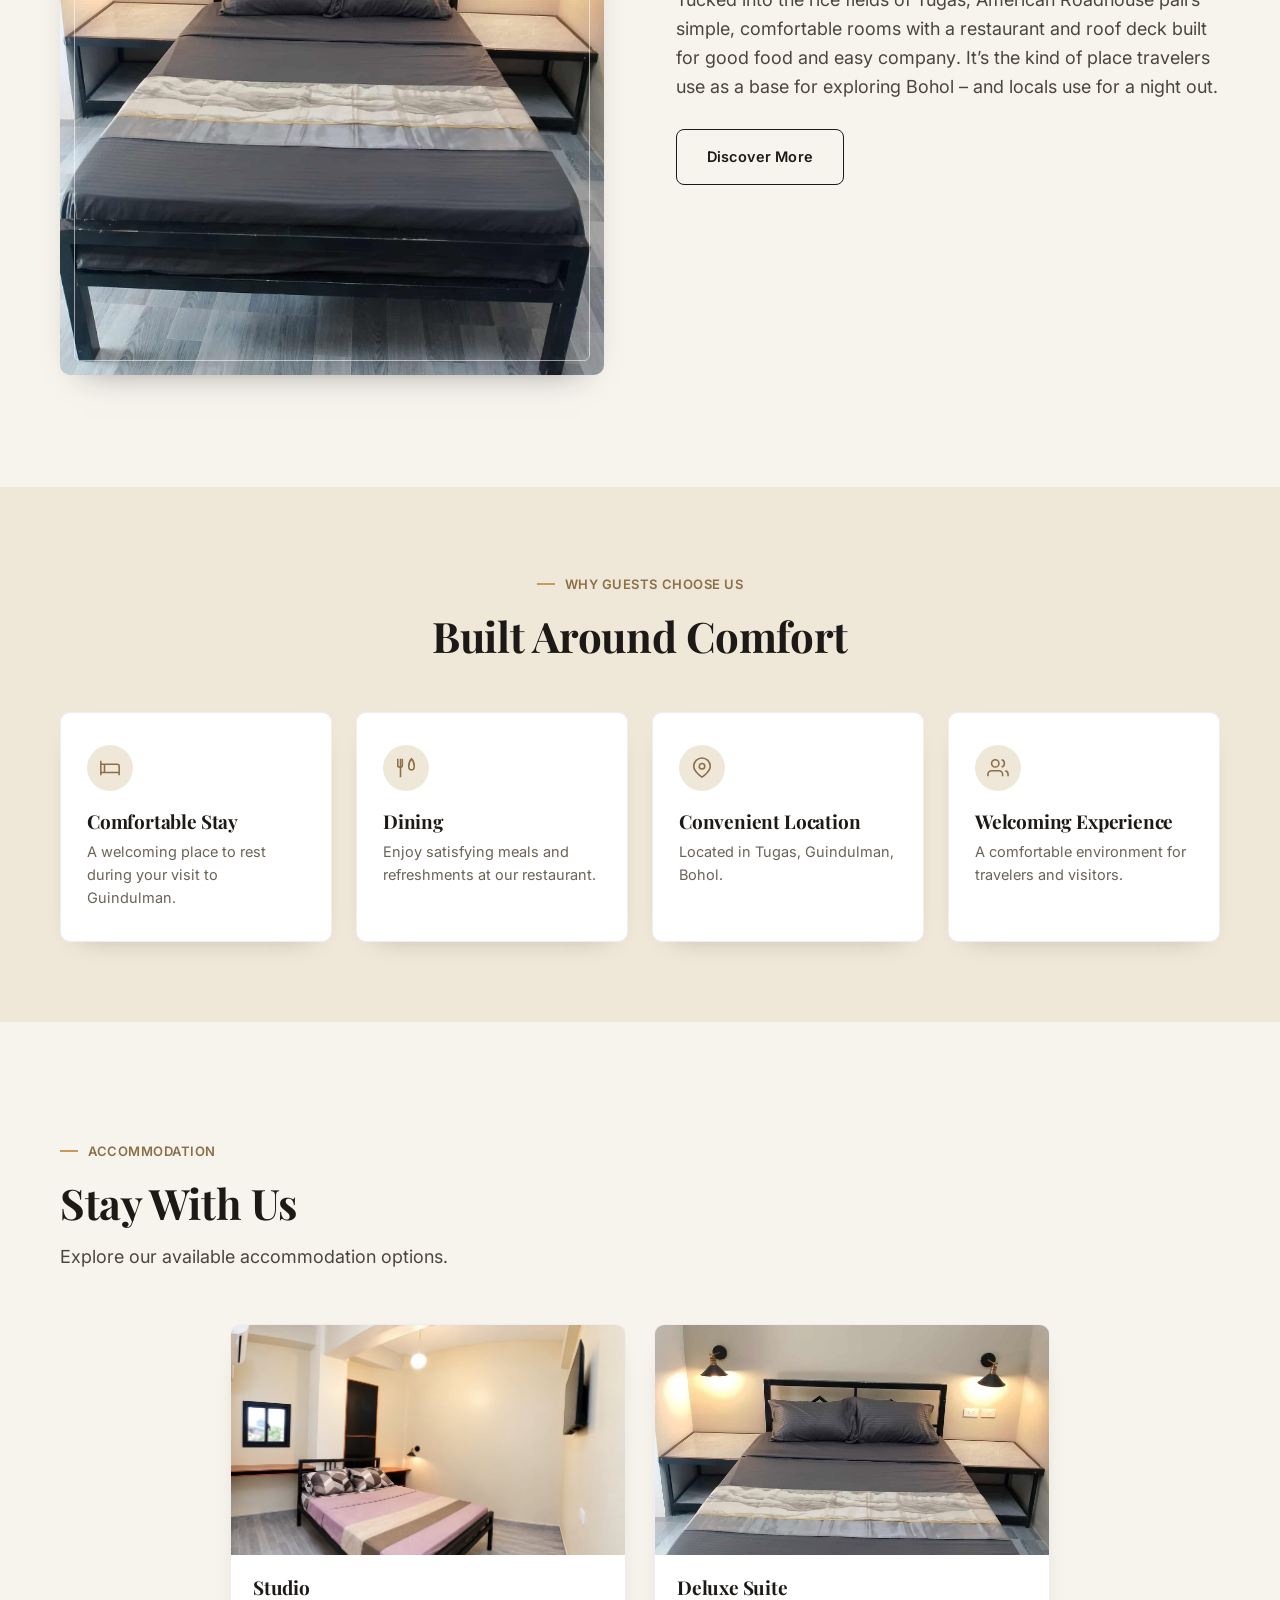
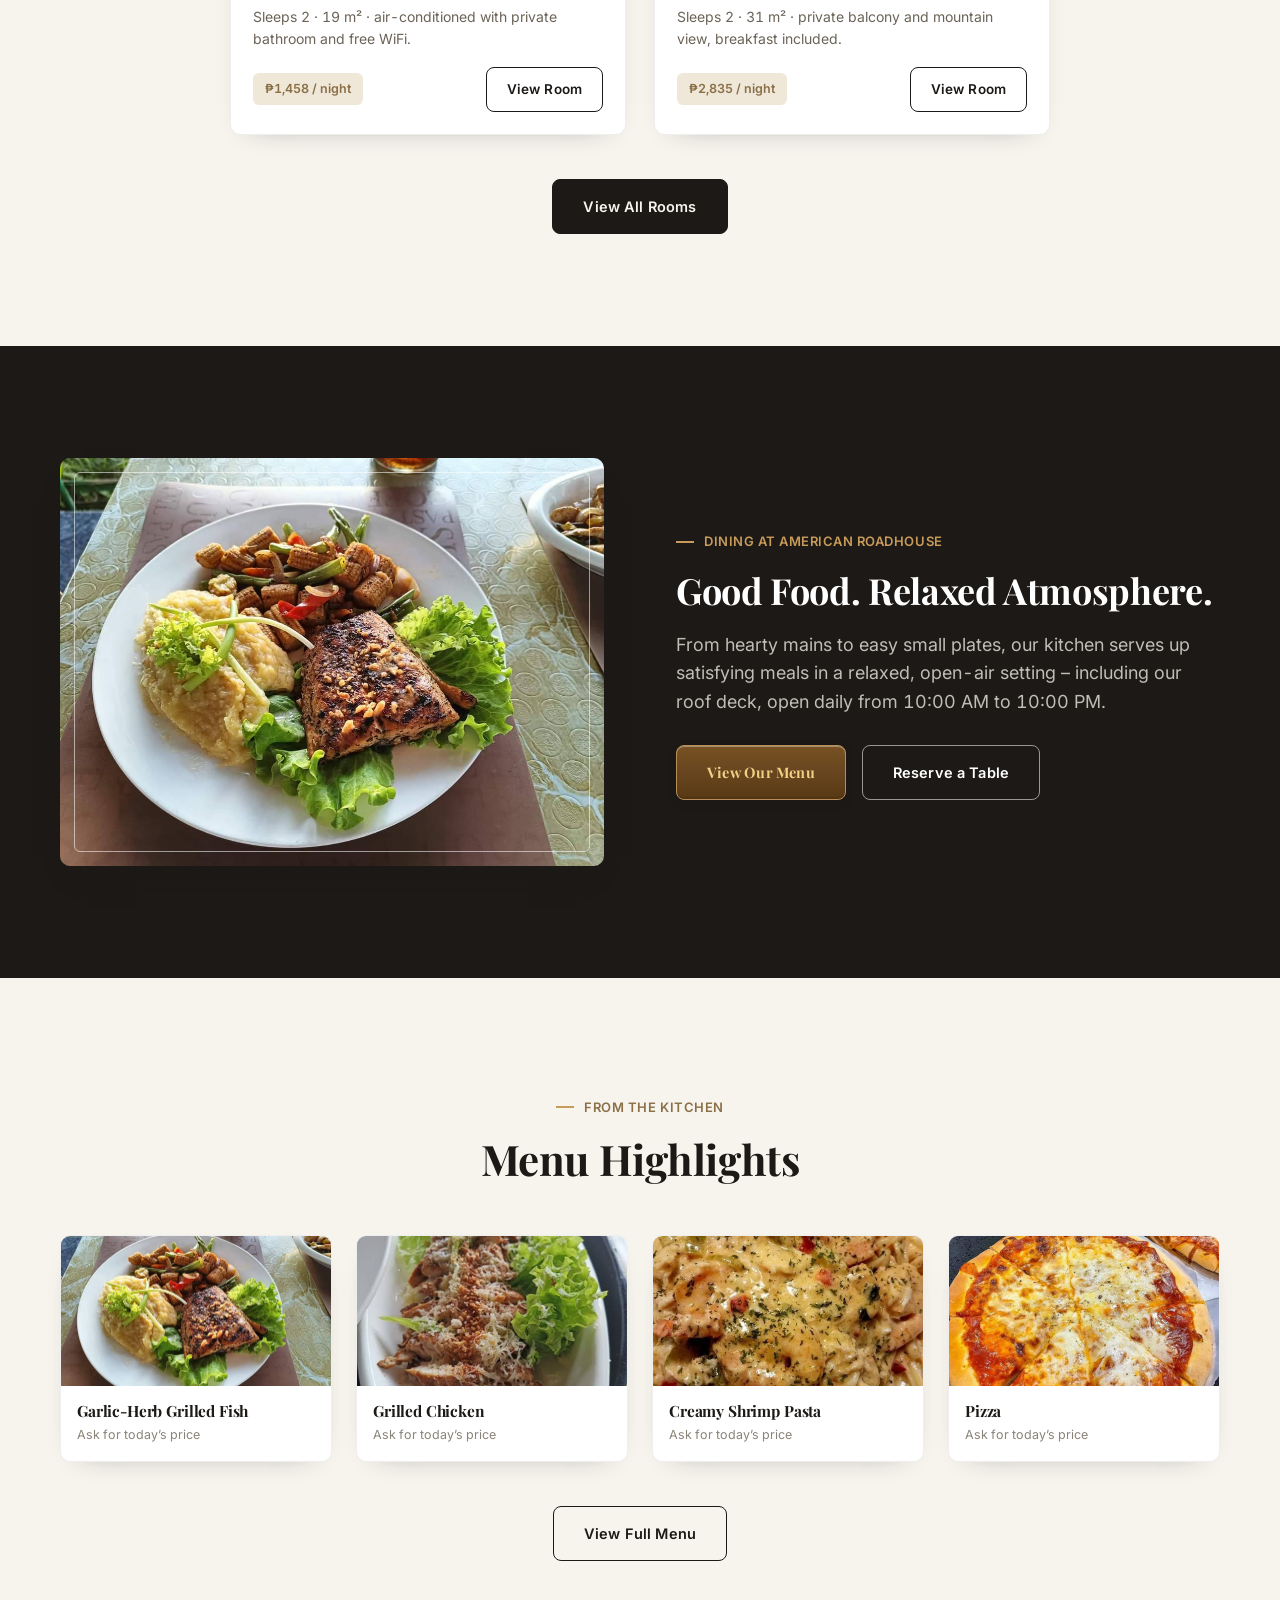
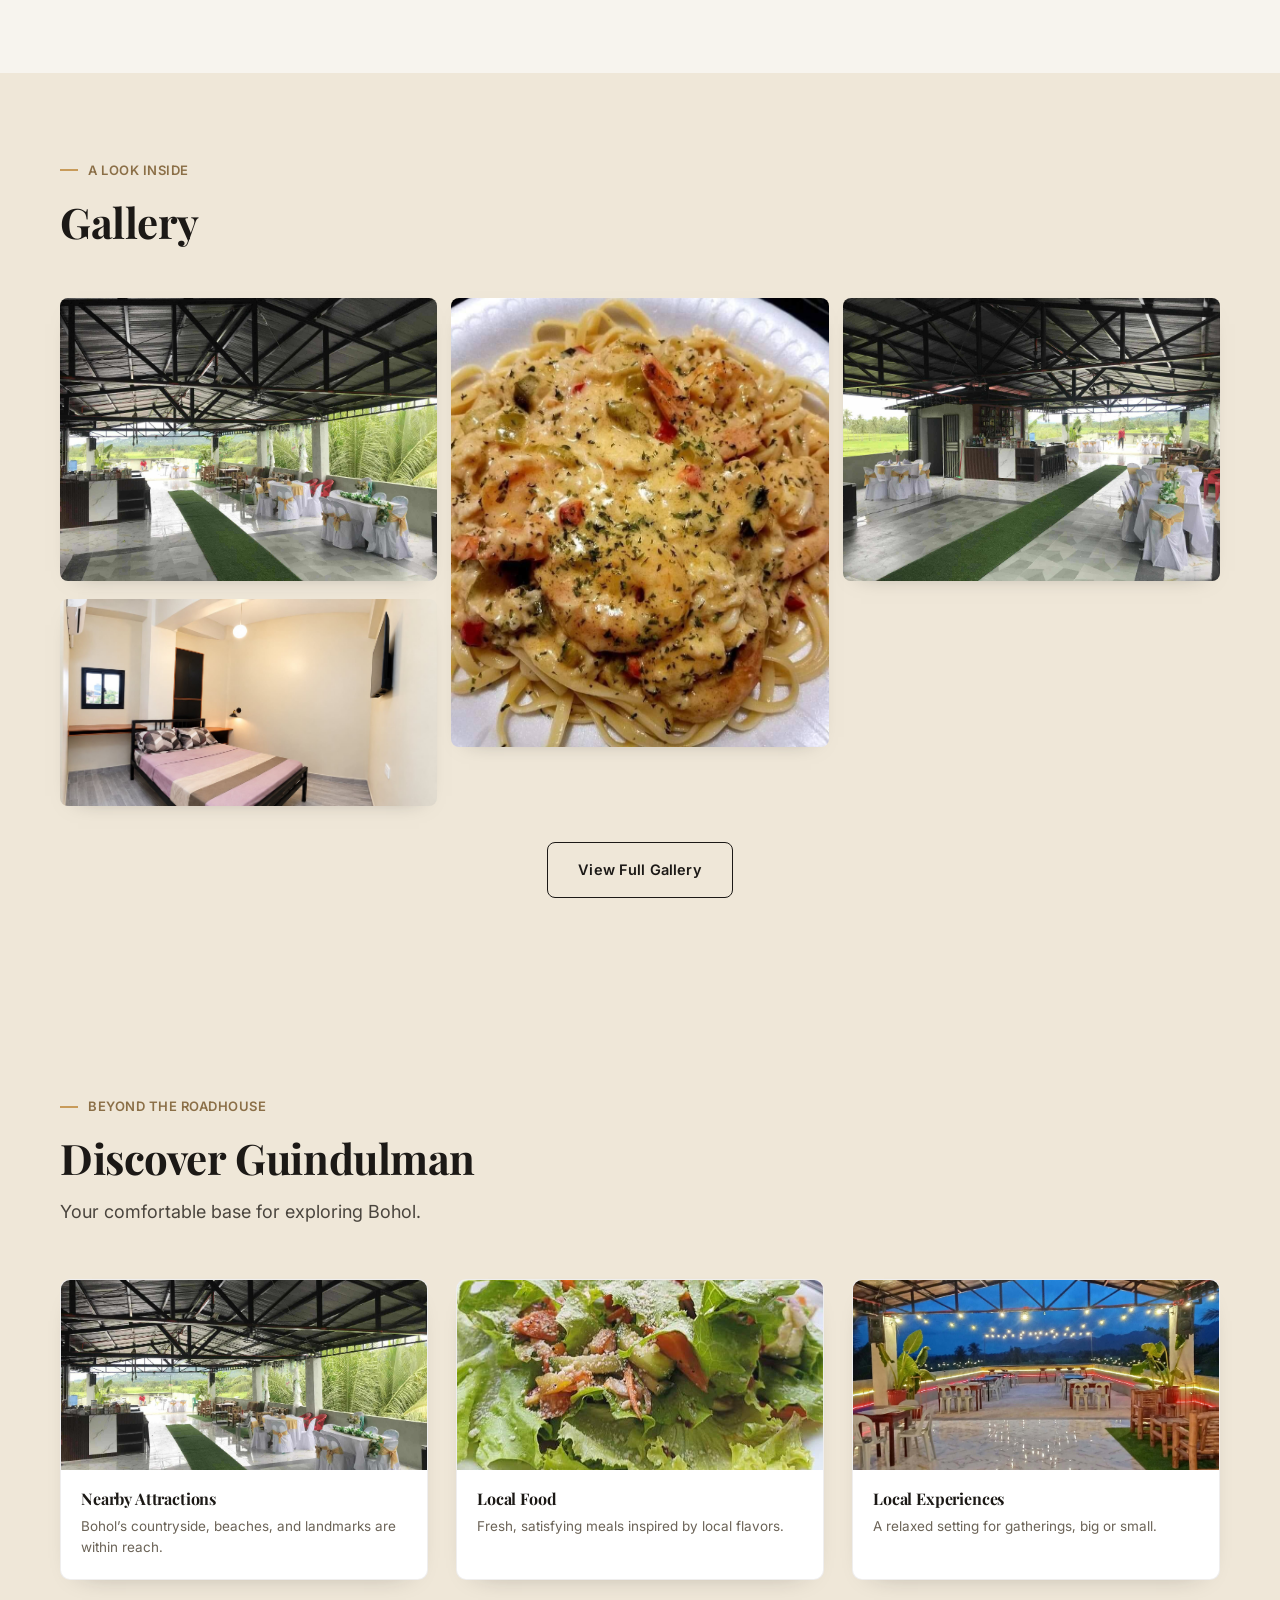
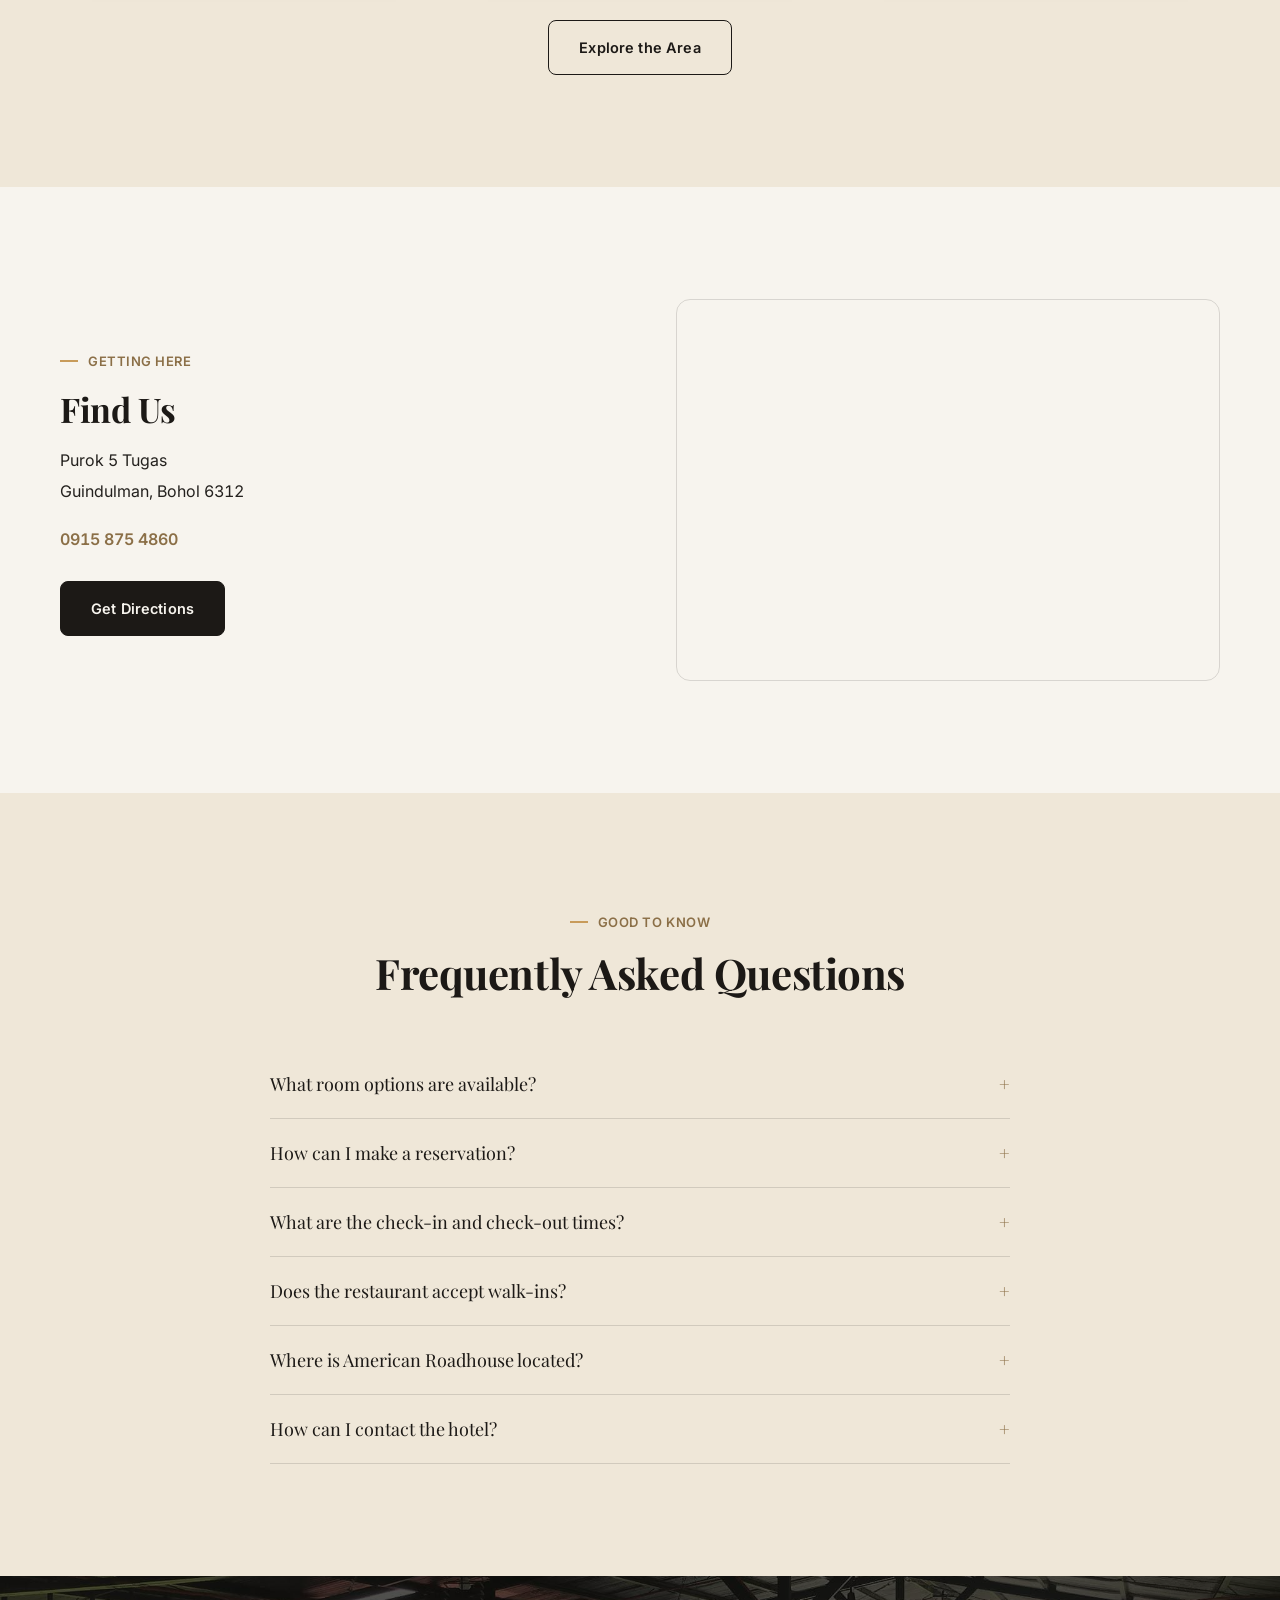
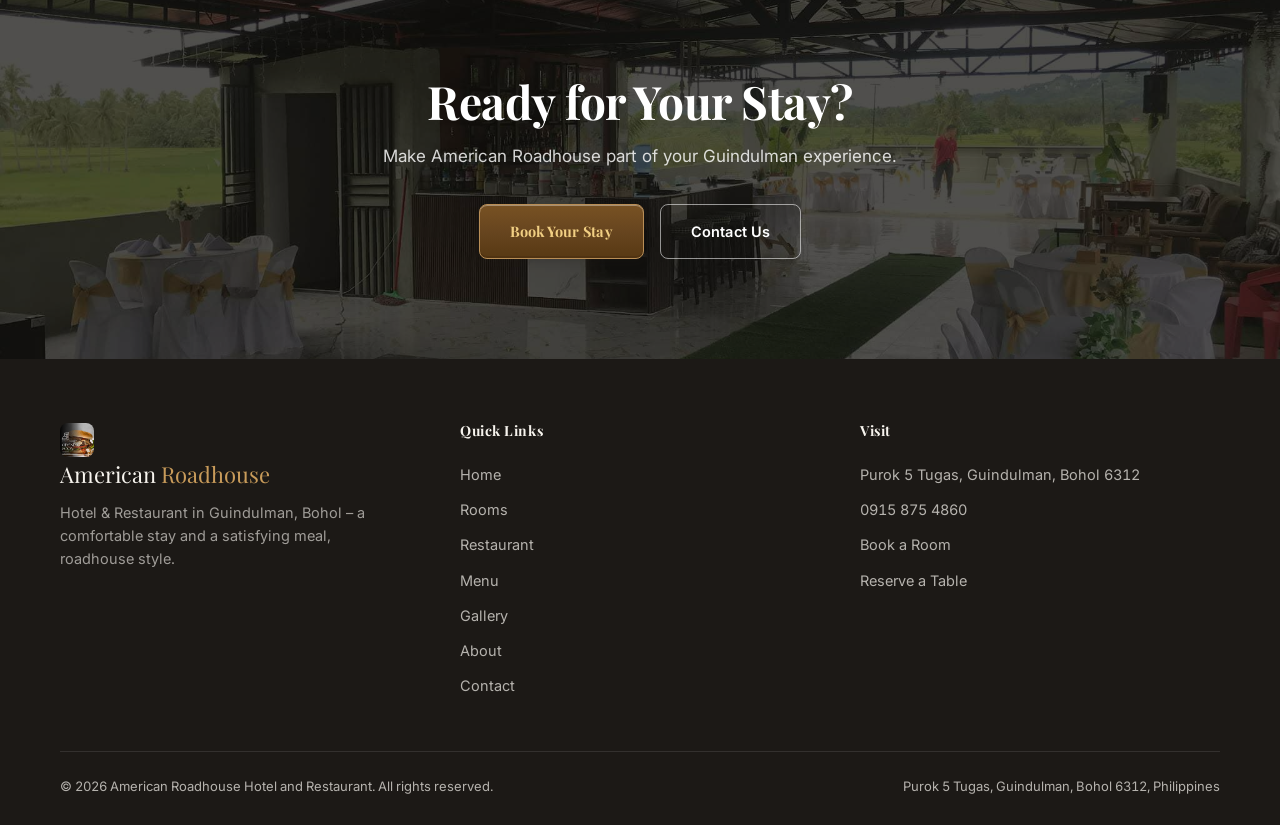
==== commit 8c950033: "major optimization and fixes" ====
--- a/index.html
+++ b/index.html
@@ -38,48 +38,7 @@
 </script>
 </head>
 <body>
-<nav id="site-nav">
-  <div class="container nav-inner">
-    <a href="index.html" class="nav-logo">
-      <img src="assets/brand/logo-mark.png" alt="American Roadhouse logo" class="nav-logo-mark">
-      American <span>Roadhouse</span>
-    </a>
-    <div class="nav-links">
-      <a href="index.html" class="active">Home</a>
-<a href="rooms.html" class="">Rooms</a>
-<a href="restaurant.html" class="">Restaurant</a>
-<a href="menu.html" class="">Menu</a>
-<a href="gallery.html" class="">Gallery</a>
-<a href="about.html" class="">About</a>
-<a href="contact.html" class="">Contact</a>
-
-    </div>
-    <div style="display:flex;align-items:center;gap:14px;">
-      <a href="contact.html?tab=booking#forms" class="btn btn-brass nav-cta btn-sm">Book Now</a>
-      <button class="nav-toggle" id="menu-open" aria-label="Open menu">
-        <svg width="26" height="26" viewBox="0 0 24 24" fill="none" stroke="currentColor" stroke-width="1.8"><line x1="3" y1="6" x2="21" y2="6"/><line x1="3" y1="12" x2="21" y2="12"/><line x1="3" y1="18" x2="21" y2="18"/></svg>
-      </button>
-    </div>
-  </div>
-</nav>
-
-<div class="mobile-menu" id="mobile-menu">
-  <button class="close-btn" id="menu-close" aria-label="Close menu">
-    <svg width="28" height="28" viewBox="0 0 24 24" fill="none" stroke="currentColor" stroke-width="1.8"><line x1="6" y1="6" x2="18" y2="18"/><line x1="6" y1="18" x2="18" y2="6"/></svg>
-  </button>
-  <a href="index.html">Home</a><a href="rooms.html">Rooms</a><a href="restaurant.html">Restaurant</a><a href="menu.html">Menu</a><a href="gallery.html">Gallery</a><a href="about.html">About</a><a href="contact.html">Contact</a>
-  <a href="contact.html?tab=booking#forms" class="btn btn-brass mm-cta">Book Now</a>
-  <a href="tel:+639158754860" class="mm-phone">Call 0915 875 4860</a>
-</div>
-
-<div id="mobile-bottom-bar">
-  <a href="tel:+639158754860">
-    <svg width="17" height="17" viewBox="0 0 24 24" fill="none" stroke="currentColor" stroke-width="2"><path d="M22 16.92v3a2 2 0 0 1-2.18 2 19.79 19.79 0 0 1-8.63-3.07 19.5 19.5 0 0 1-6-6 19.79 19.79 0 0 1-3.07-8.67A2 2 0 0 1 4.11 2h3a2 2 0 0 1 2 1.72c.127.96.361 1.903.7 2.81a2 2 0 0 1-.45 2.11L8.09 9.91a16 16 0 0 0 6 6l1.27-1.27a2 2 0 0 1 2.11-.45c.907.339 1.85.573 2.81.7A2 2 0 0 1 22 16.92z"/></svg>
-    Call
-  </a>
-  <a href="contact.html?tab=booking#forms" class="bar-book">Book Now</a>
-</div>
-
+<div id="shared-navbar"></div>
 
 <!-- HERO -->
 <section class="hero" style="background-image:url('assets/venue/roofdeck-wide-1.jpg');">
@@ -151,7 +110,7 @@
 <section class="section">
   <div class="container grid-2">
     <div class="framed-img reveal">
-      <img src="assets/rooms/Deluxe_suite.png" alt="Guest room at American Roadhouse with a private balcony" loading="lazy">
+      <img src="assets/rooms/Deluxe_suite.jpg" alt="Guest room at American Roadhouse with a private balcony" loading="lazy">
     </div>
     <div class="reveal">
       <div class="eyebrow">WELCOME TO AMERICAN ROADHOUSE</div>
@@ -204,7 +163,7 @@
     </div>
     <div class="grid-3 reveal" style="grid-template-columns:repeat(auto-fit,minmax(280px,1fr));max-width:820px;margin:0 auto;">
       <div class="card">
-        <img src="assets/rooms/studio_room.png" alt="Studio room with double bed" loading="lazy" style="height:230px;object-fit:cover;width:100%;">
+        <img src="assets/rooms/studio_room.jpg" alt="Studio room with double bed" loading="lazy" style="height:230px;object-fit:cover;width:100%;">
         <div style="padding:22px;">
           <div style="display:flex;justify-content:space-between;align-items:flex-start;">
             <h3 style="font-size:19px;">Studio</h3>
@@ -217,7 +176,7 @@
         </div>
       </div>
       <div class="card">
-        <img src="assets/rooms/Deluxe_suite.png" alt="Deluxe Suite with private balcony" loading="lazy" style="height:230px;object-fit:cover;width:100%;">
+        <img src="assets/rooms/Deluxe_suite.jpg" alt="Deluxe Suite with private balcony" loading="lazy" style="height:230px;object-fit:cover;width:100%;">
         <div style="padding:22px;">
           <div style="display:flex;justify-content:space-between;align-items:flex-start;">
             <h3 style="font-size:19px;">Deluxe Suite</h3>
@@ -284,7 +243,7 @@
         </div>
       </div>
       <div class="card">
-        <img src="assets/food/pizza.png" alt="Pizza with melted cheese and tomato sauce" loading="lazy" style="height:150px;object-fit:cover;width:100%;">
+        <img src="assets/food/pizza.jpg" alt="Pizza with melted cheese and tomato sauce" loading="lazy" style="height:150px;object-fit:cover;width:100%;">
         <div style="padding:16px;">
           <h4 style="font-size:15.5px;">Pizza</h4>
           <p style="font-size:12.5px;color:#8a8378;margin-top:6px;">Ask for today&rsquo;s price</p>
@@ -306,7 +265,7 @@
     </div>
     <div class="gallery-grid reveal">
       <div class="gallery-item"><img src="assets/venue/roofdeck-wide-1.jpg" alt="Roof deck seating overlooking rice fields" loading="lazy"></div>
-      <div class="gallery-item"><img src="assets/rooms/studio_room.png" alt="Guest room bed" loading="lazy"></div>
+      <div class="gallery-item"><img src="assets/rooms/studio_room.jpg" alt="Guest room bed" loading="lazy"></div>
       <div class="gallery-item"><img src="assets/food/shrimp-pasta.jpg" alt="Shrimp pasta dish" loading="lazy"></div>
       <div class="gallery-item"><img src="assets/venue/roofdeck-bar-2.jpg" alt="Bar area on the roof deck" loading="lazy"></div>
     </div>
@@ -334,7 +293,7 @@
         <div style="padding:20px;"><h4 style="font-size:16px;">Local Food</h4><p style="font-size:13.5px;color:#6b6357;margin-top:8px;">Fresh, satisfying meals inspired by local flavors.</p></div>
       </div>
       <div class="card">
-        <img src="assets/venue/roofdeck-bar-4.png" alt="Events and gatherings at American Roadhouse" loading="lazy" style="height:190px;object-fit:cover;width:100%;">
+        <img src="assets/venue/roofdeck-bar-4.jpg" alt="Events and gatherings at American Roadhouse" loading="lazy" style="height:190px;object-fit:cover;width:100%;">
         <div style="padding:20px;"><h4 style="font-size:16px;">Local Experiences</h4><p style="font-size:13.5px;color:#6b6357;margin-top:8px;">A relaxed setting for gatherings, big or small.</p></div>
       </div>
     </div>
@@ -437,6 +396,7 @@
     </div>
   </div>
 </footer>
+<script src="components/navbar.js"></script>
 <script src="assets/js/main.js"></script>
 </body>
 </html>
--- a/assets/css/style.css
+++ b/assets/css/style.css
@@ -35,6 +35,7 @@
   background: var(--linen);
   -webkit-font-smoothing: antialiased;
   line-height: 1.6;
+  font-variant-numeric: lining-nums tabular-nums;
 }
 
 h1,h2,h3,h4,.font-display{
@@ -86,6 +87,47 @@
   font-size:18px;
   color:#4A453E;
   max-width: 52ch;
+}
+.room-price{
+  color:var(--ink);
+  font-family:'Inter',Arial,sans-serif;
+  font-size:25px;
+  font-weight:700;
+  font-variant-numeric:tabular-nums;
+  letter-spacing:-.035em;
+  line-height:1.25;
+}
+.room-price-unit{
+  color:#6b6357;
+  font-family:'Inter',Arial,sans-serif;
+  font-size:13px;
+  font-weight:500;
+  letter-spacing:normal;
+}
+.room-card-footer{
+  display:flex;
+  flex-direction:column;
+  align-items:flex-start;
+  gap:16px;
+}
+.room-card{
+  align-content:start;
+  grid-template-rows:auto 1fr;
+}
+.room-card > div{
+  height:100%;
+  display:flex;
+  flex-direction:column;
+}
+.room-card .badge-row{
+  gap:8px;
+}
+.room-card .chip{
+  font-size:11px;
+  padding:5px 9px;
+}
+.room-card-footer{
+  margin-top:auto;
 }
 
 /* ---- Buttons ---- */
@@ -429,6 +471,11 @@
   border-color: var(--brass);
   background: var(--white);
 }
+.phone-input{ position:relative; display:block; }
+.phone-input input{ width:100%; min-width:0; padding-left:78px; }
+.phone-input select{ position:absolute; z-index:2; left:22px; top:1px; width:54px; height:calc(100% - 2px); min-width:0; padding:0 2px; border:0; background:transparent; font-size:12px; color:var(--text); }
+.phone-input select:focus{ box-shadow:none; }
+.country-flag{ position:absolute; z-index:3; left:7px; top:50%; transform:translateY(-50%); width:15px; height:15px; fill:none; stroke:var(--wood); stroke-width:1.8; stroke-linecap:round; stroke-linejoin:round; pointer-events:none; }
 
 /* ---- Cards ---- */
 .card{
@@ -630,10 +677,17 @@
 .badge-row{ display:flex; flex-wrap:wrap; gap:10px; }
 .chip{
   font-size:12.5px; font-weight:600; color: var(--wood);
+  font-variant-numeric:lining-nums tabular-nums;
   background: var(--linen-deep); padding:6px 12px; border-radius:6px;
 }
 .map-wrap{ border-radius:14px; overflow:hidden; border:1px solid var(--line); }
 .map-wrap iframe{ width:100%; height:100%; min-height:380px; border:0; display:block; filter: grayscale(12%) contrast(1.02); }
+.location-map{ min-height:380px; }
+.location-map iframe{ height:380px; min-height:380px; }
+@media (max-width:899px){
+  .location-map,
+  .location-map iframe{ min-height:320px; height:320px; }
+}
 
 .form-error{ display:none; background:#F7E7E1; color:#8A3B24; border:1px solid #E7BBA8; border-radius:8px; padding:12px 16px; font-size:13.5px; margin-bottom:18px; }
 .form-error.show{ display:block; }
@@ -658,14 +712,14 @@
 .tab-panel{ display:none; }
 .tab-panel.active{ display:block; }
 
-.room-meta{ display:flex; gap:18px; margin: 14px 0; color:#6b6357; font-size:13.5px; flex-wrap:wrap; }
+.room-meta{ display:flex; gap:18px; margin: 14px 0; color:#6b6357; font-size:13.5px; flex-wrap:wrap; font-family:'Inter',Arial,sans-serif; font-variant-numeric:lining-nums tabular-nums; }
 .room-meta span{ display:flex; align-items:center; gap:6px; }
 
 .menu-cat-nav{ display:flex; gap:10px; flex-wrap:wrap; margin-bottom:44px; }
 .menu-item{ display:flex; gap:18px; padding:22px 0; border-bottom:1px solid var(--line); }
 .menu-item img{ width:96px; height:96px; object-fit:cover; border-radius:10px; flex-shrink:0; }
 .menu-item-top{ display:flex; justify-content:space-between; gap:12px; }
-.menu-price{ font-family:'Playfair Display',serif; color:var(--wood); white-space:nowrap; }
+.menu-price{ font-family:'Inter',Arial,sans-serif; font-size:14px; font-weight:600; font-variant-numeric:lining-nums tabular-nums; color:#70512D; white-space:nowrap; }
 
 
 /* ==========================================================================
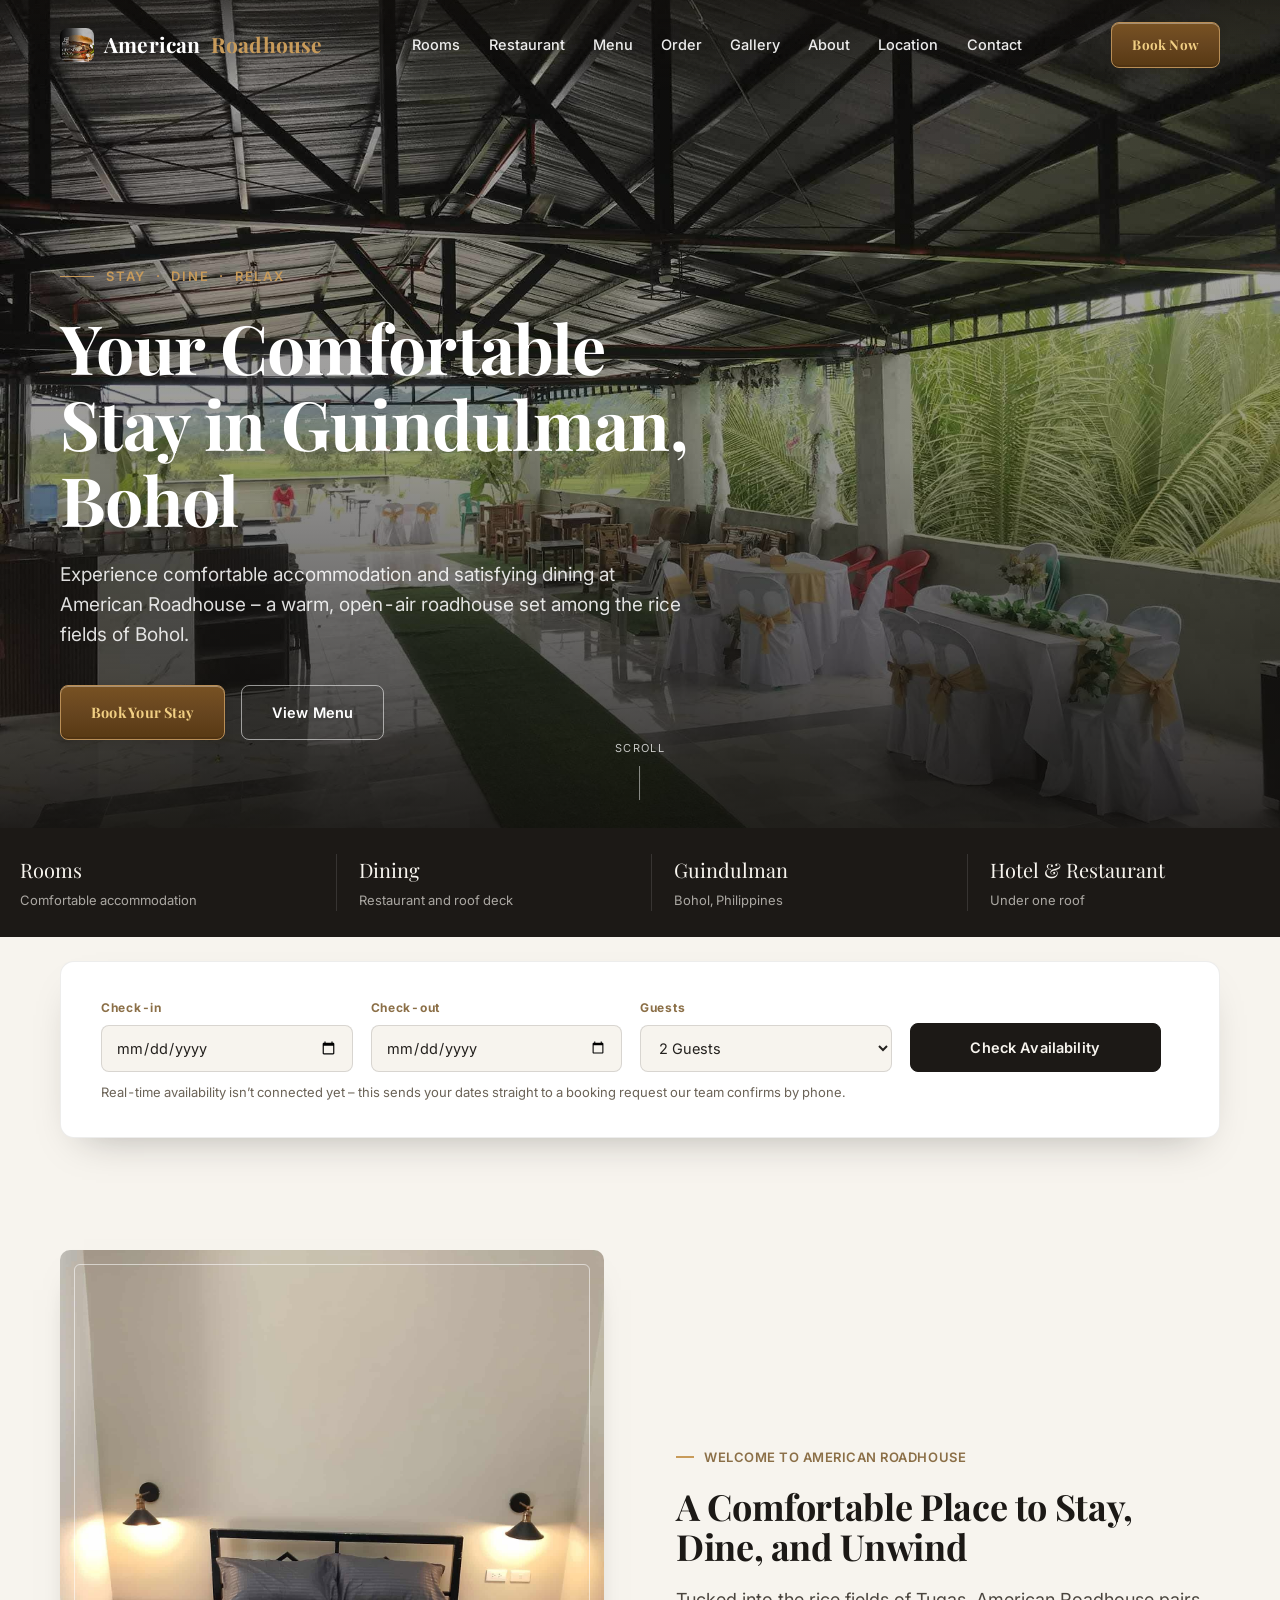
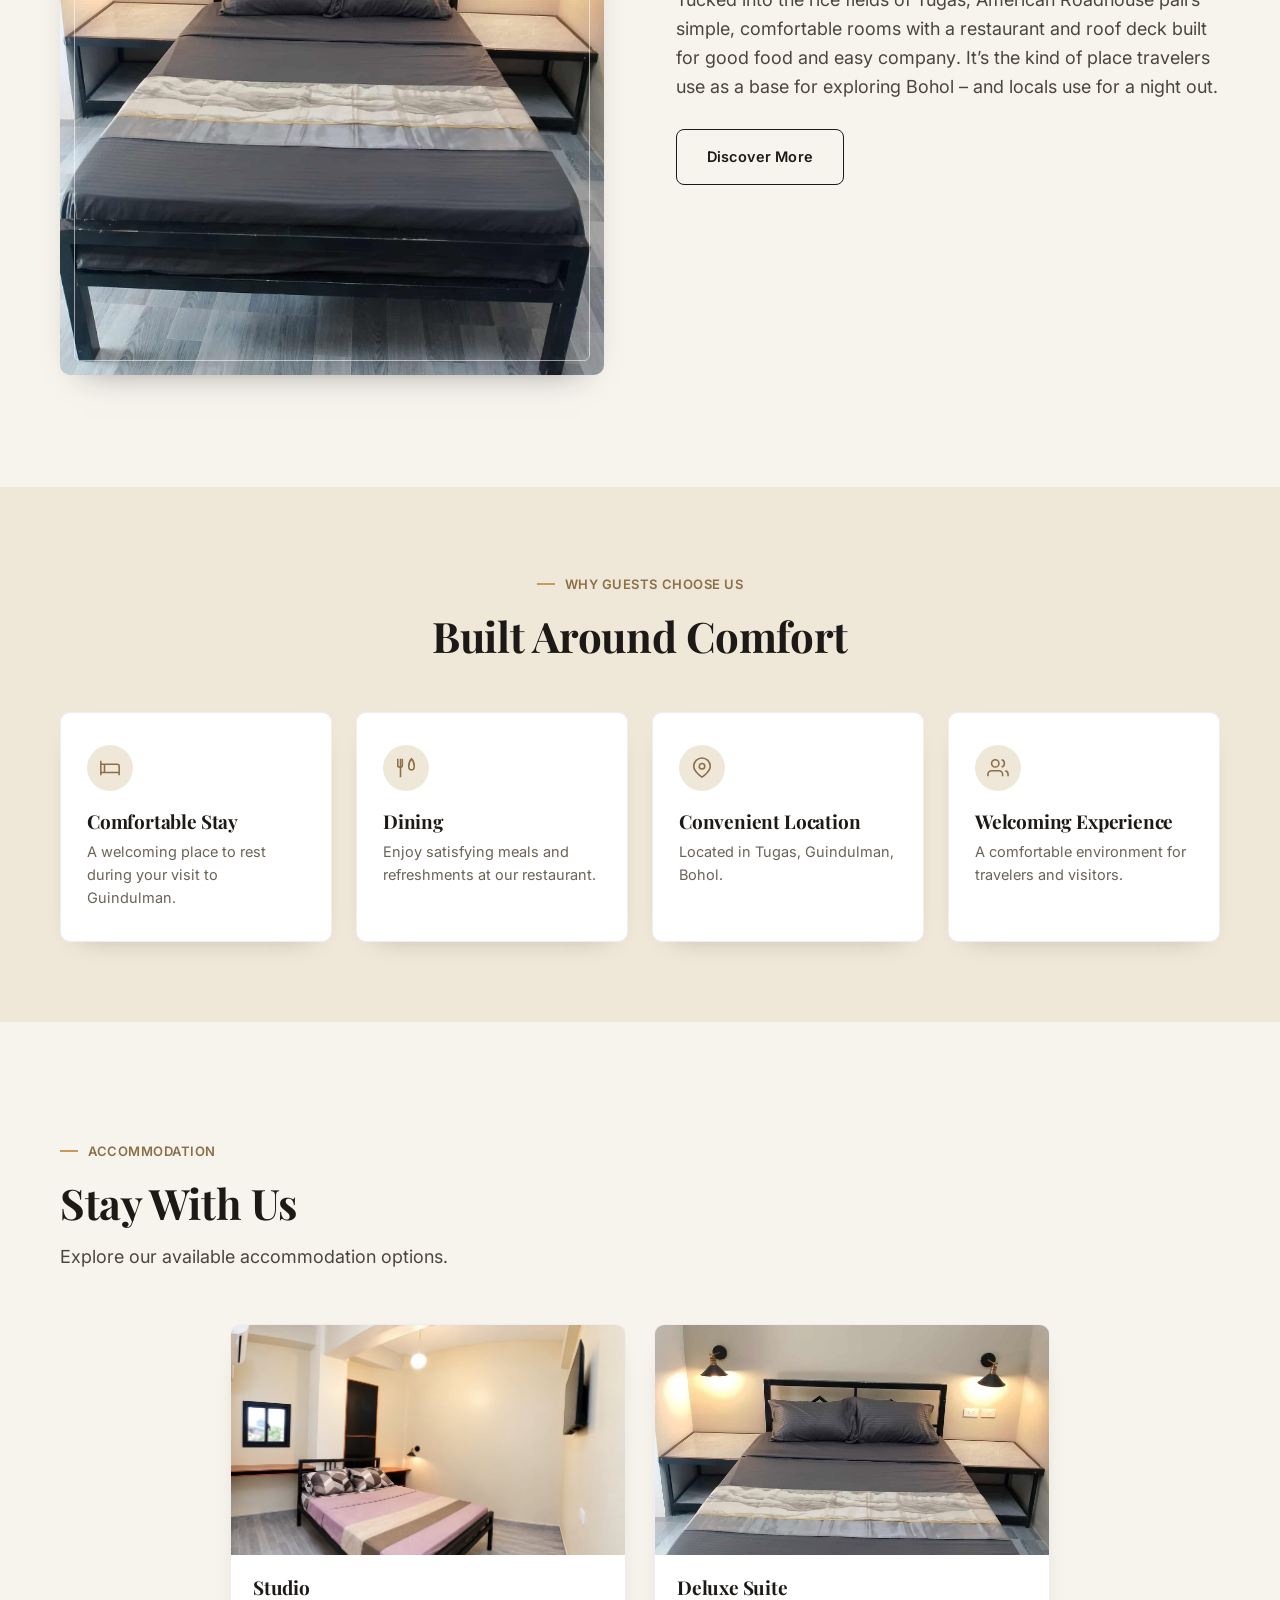
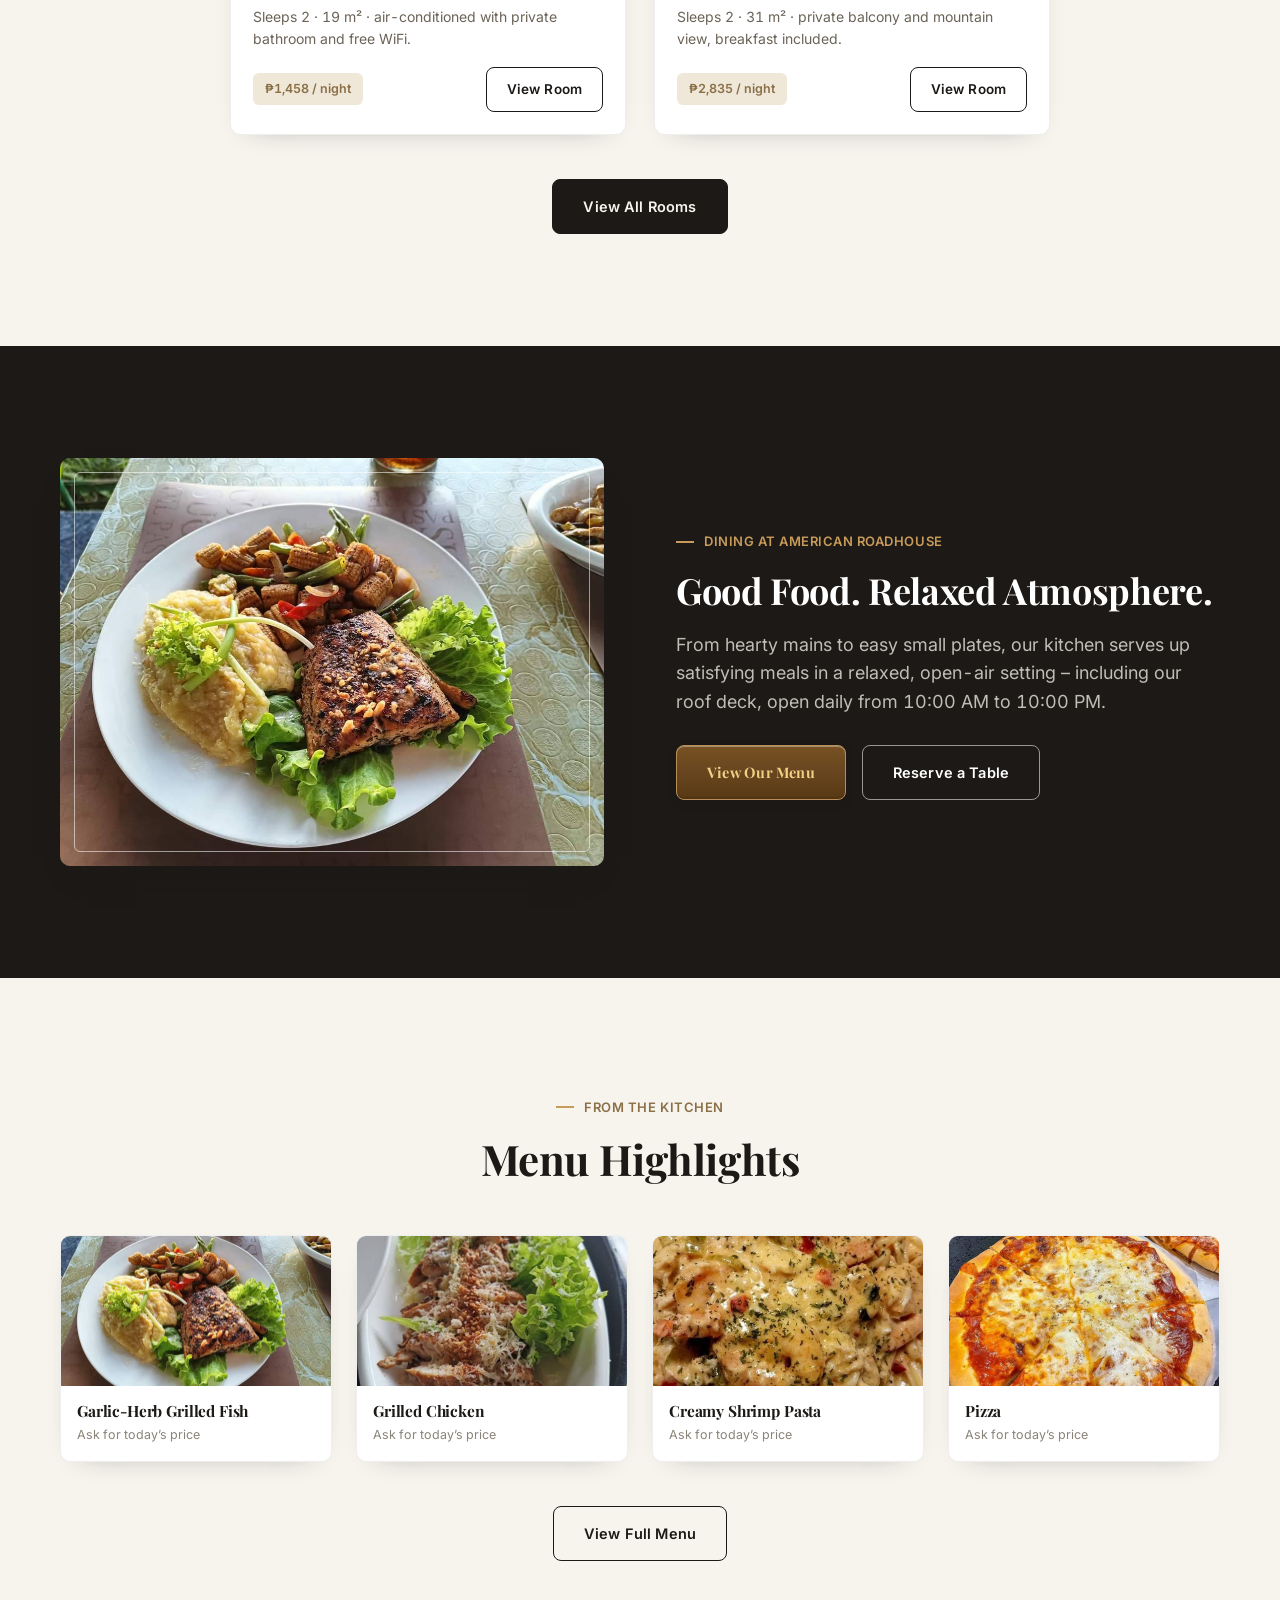
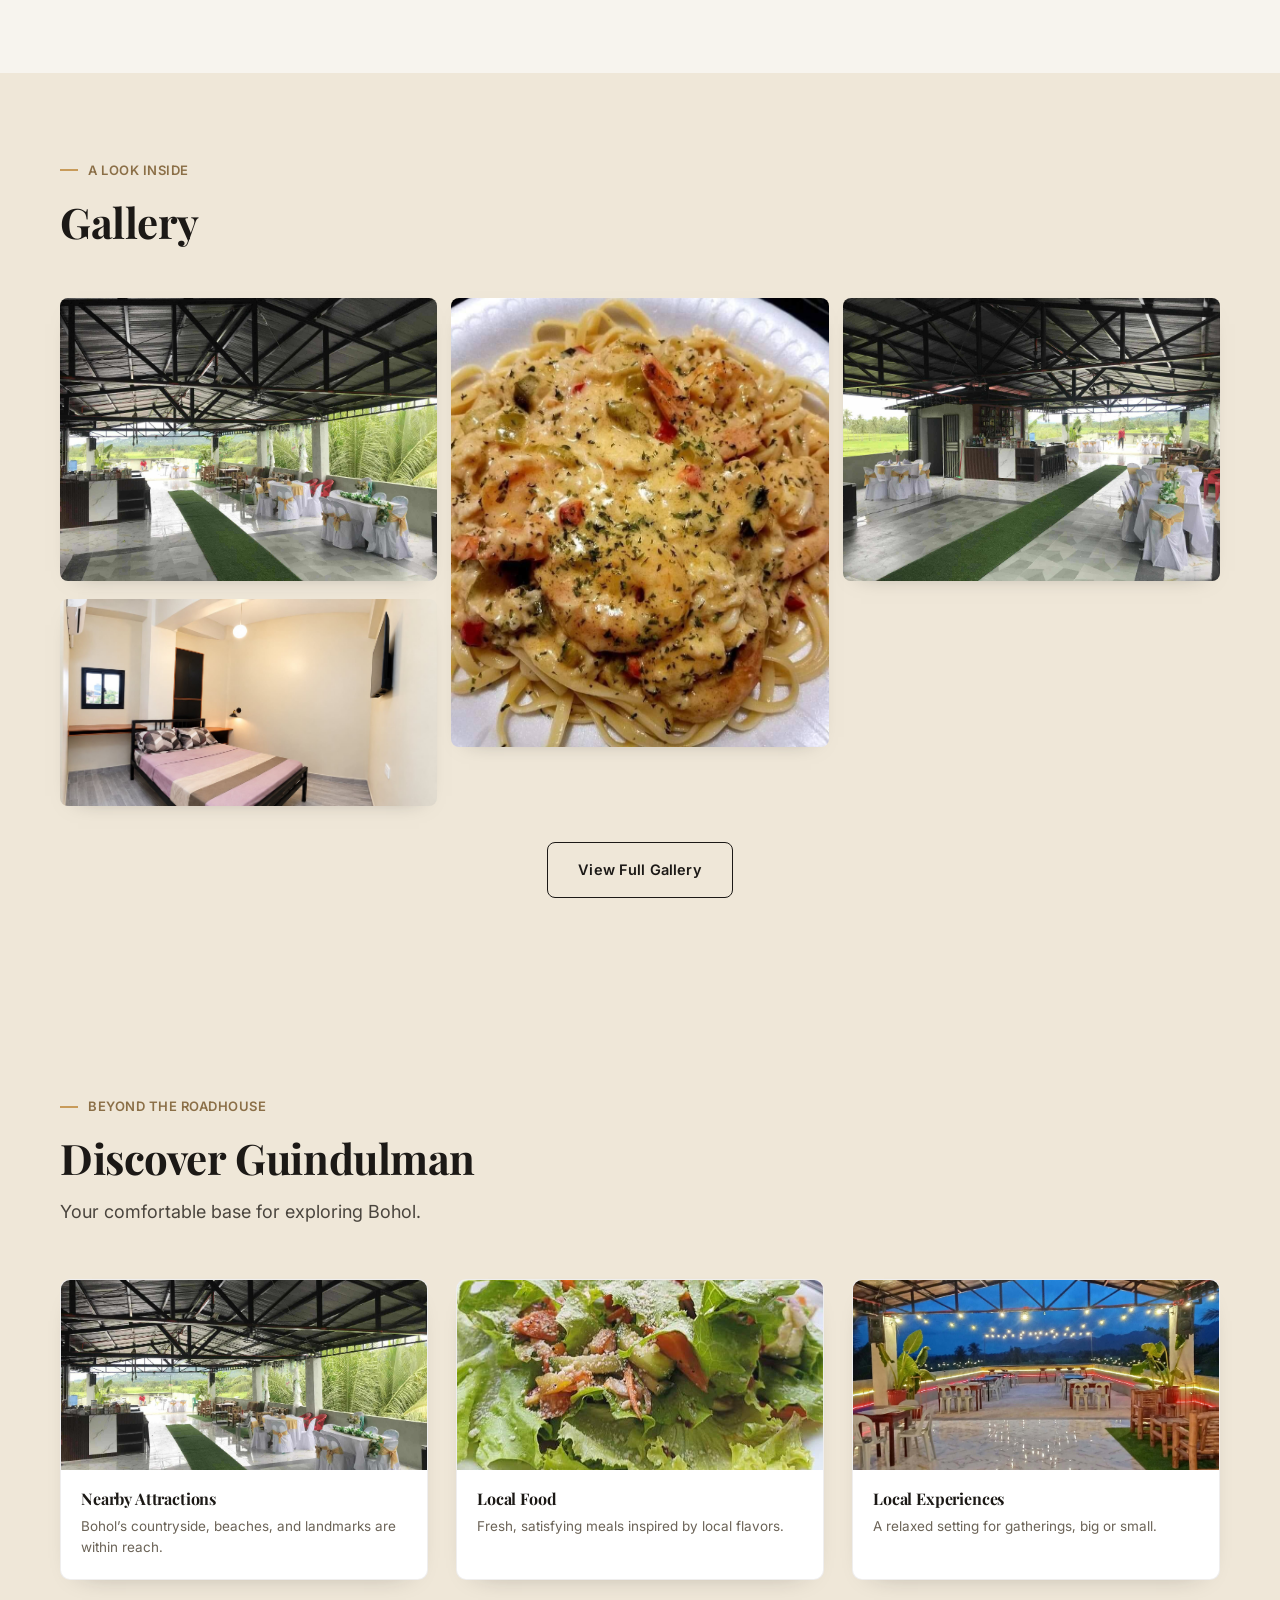
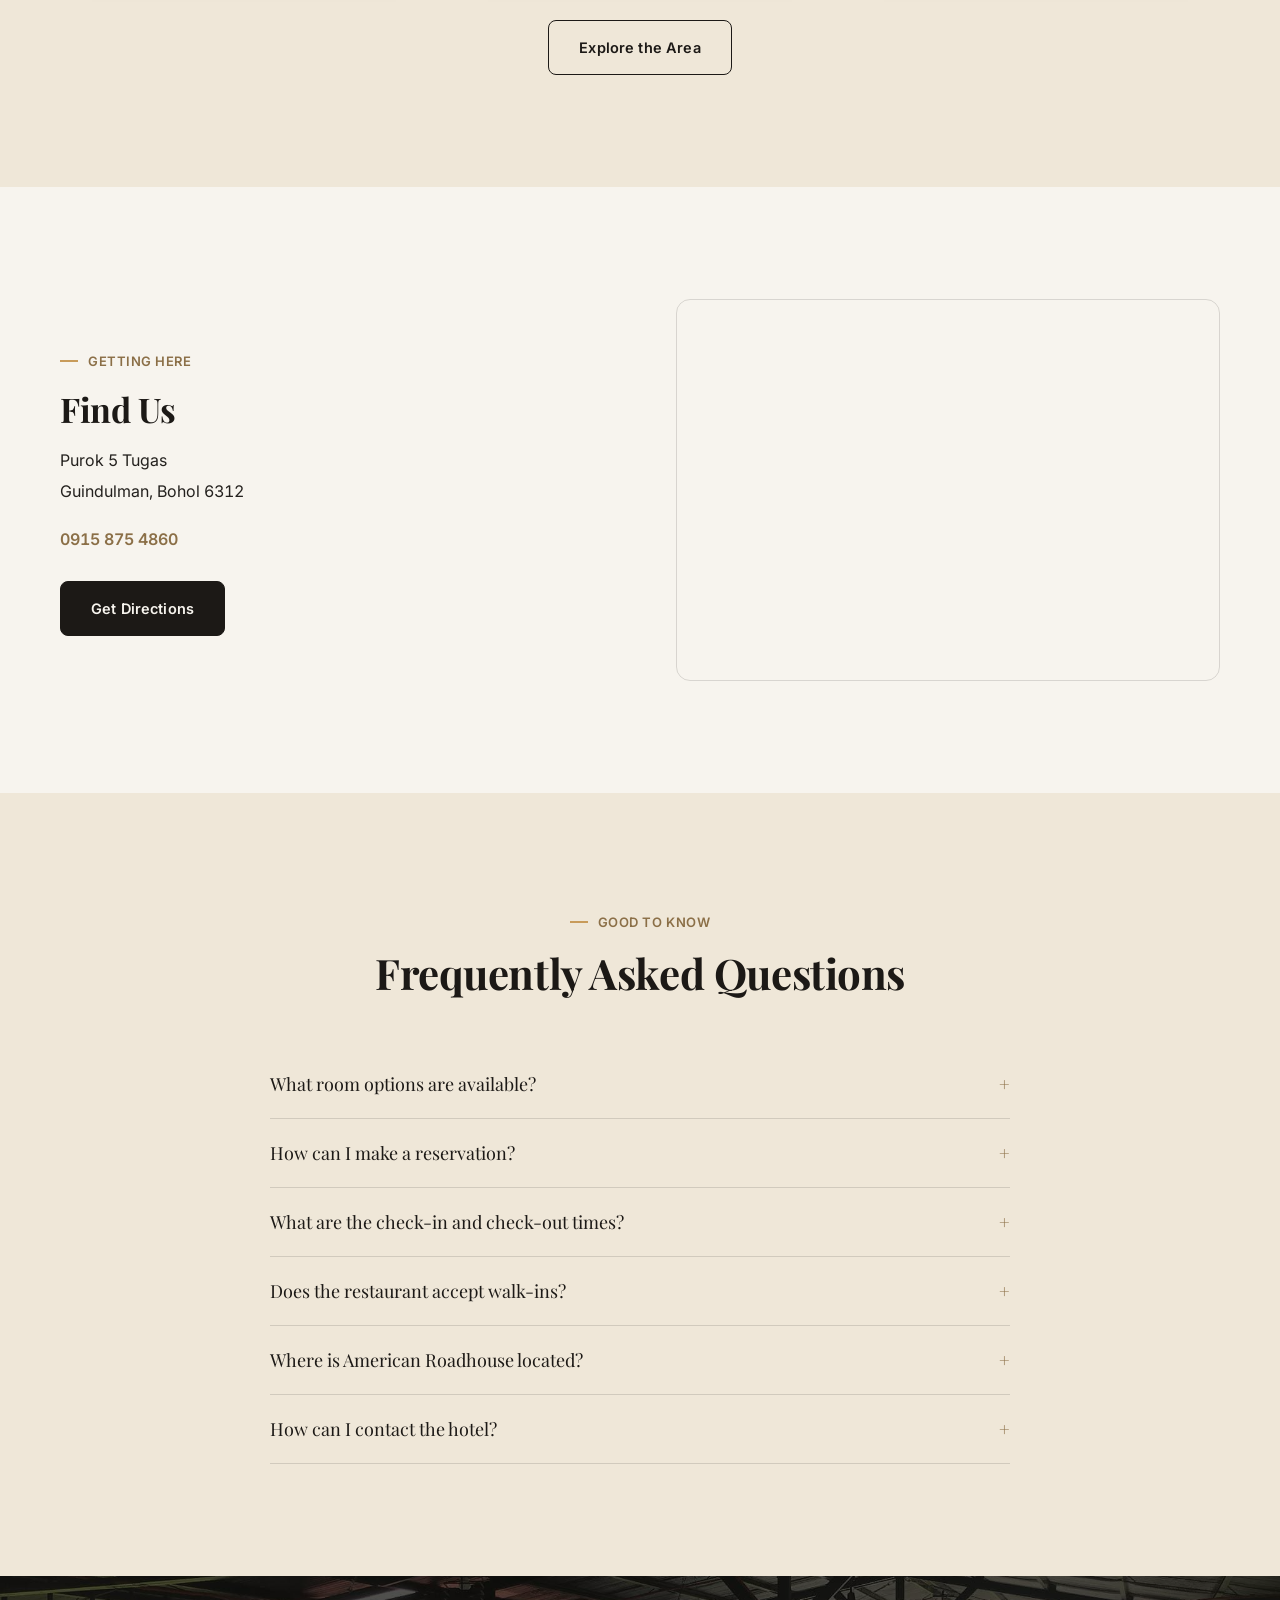
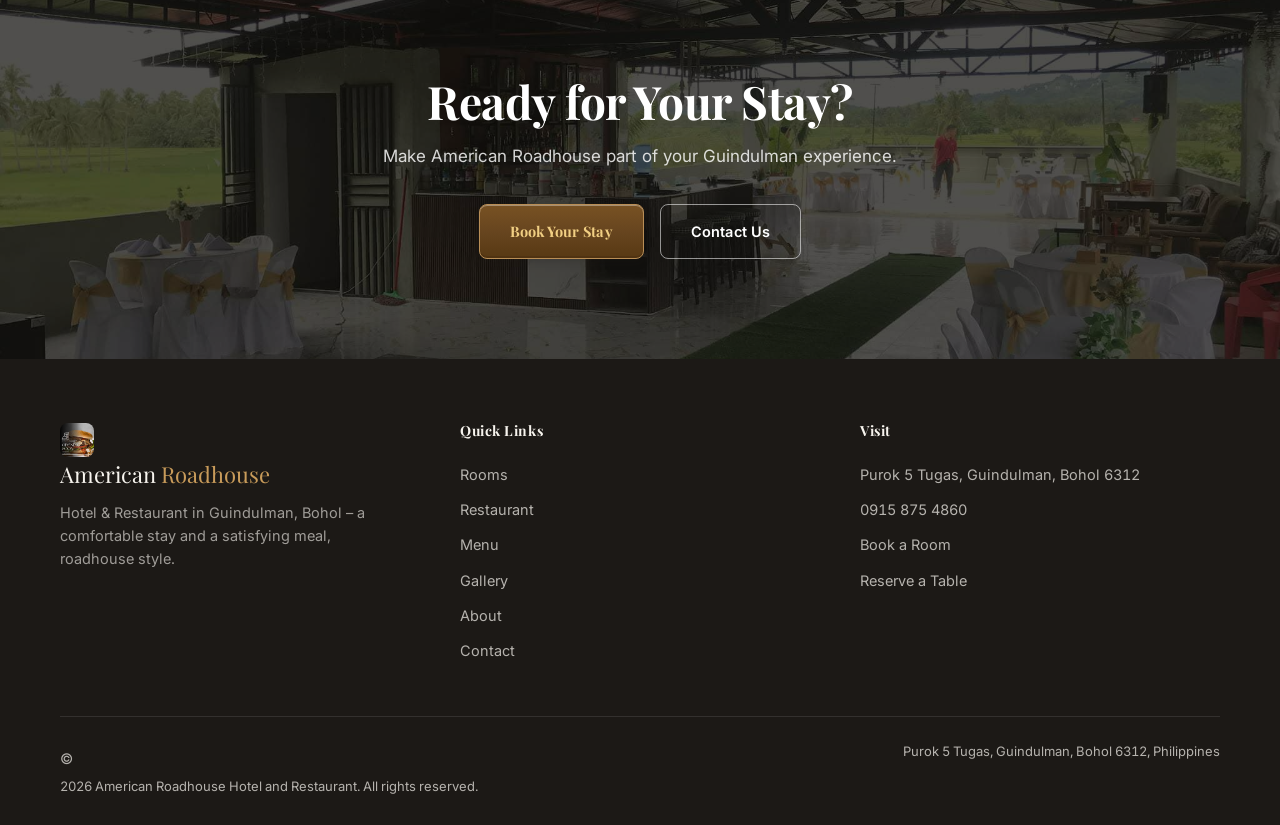
==== commit 991ab83e: "massive update, added staff and admin, also user orders" ====
--- a/index.html
+++ b/index.html
@@ -380,7 +380,7 @@
       </div>
       <div>
         <h4>Quick Links</h4>
-        <a href="index.html">Home</a><a href="rooms.html">Rooms</a><a href="restaurant.html">Restaurant</a><a href="menu.html">Menu</a><a href="gallery.html">Gallery</a><a href="about.html">About</a><a href="contact.html">Contact</a>
+        <a href="rooms.html">Rooms</a><a href="restaurant.html">Restaurant</a><a href="menu.html">Menu</a><a href="gallery.html">Gallery</a><a href="about.html">About</a><a href="contact.html">Contact</a>
       </div>
       <div>
         <h4>Visit</h4>
@@ -391,7 +391,7 @@
       </div>
     </div>
     <div class="footer-bottom">
-      <span>&copy; 2026 American Roadhouse Hotel and Restaurant. All rights reserved.</span>
+      <span><a href="qsnqpbzovgcamaqq.html" aria-label="Staff login" style="color:inherit;text-decoration:none;">&copy;</a> 2026 American Roadhouse Hotel and Restaurant. All rights reserved.</span>
       <span>Purok 5 Tugas, Guindulman, Bohol 6312, Philippines</span>
     </div>
   </div>
--- a/assets/css/style.css
+++ b/assets/css/style.css
@@ -248,7 +248,7 @@
 .nav-links{
   display:none;
   align-items:center;
-  gap: 34px;
+  gap: clamp(18px, 2.2vw, 34px);
 }
 @media (min-width: 1024px){ .nav-links{ display:flex; } }
 .nav-links a{
